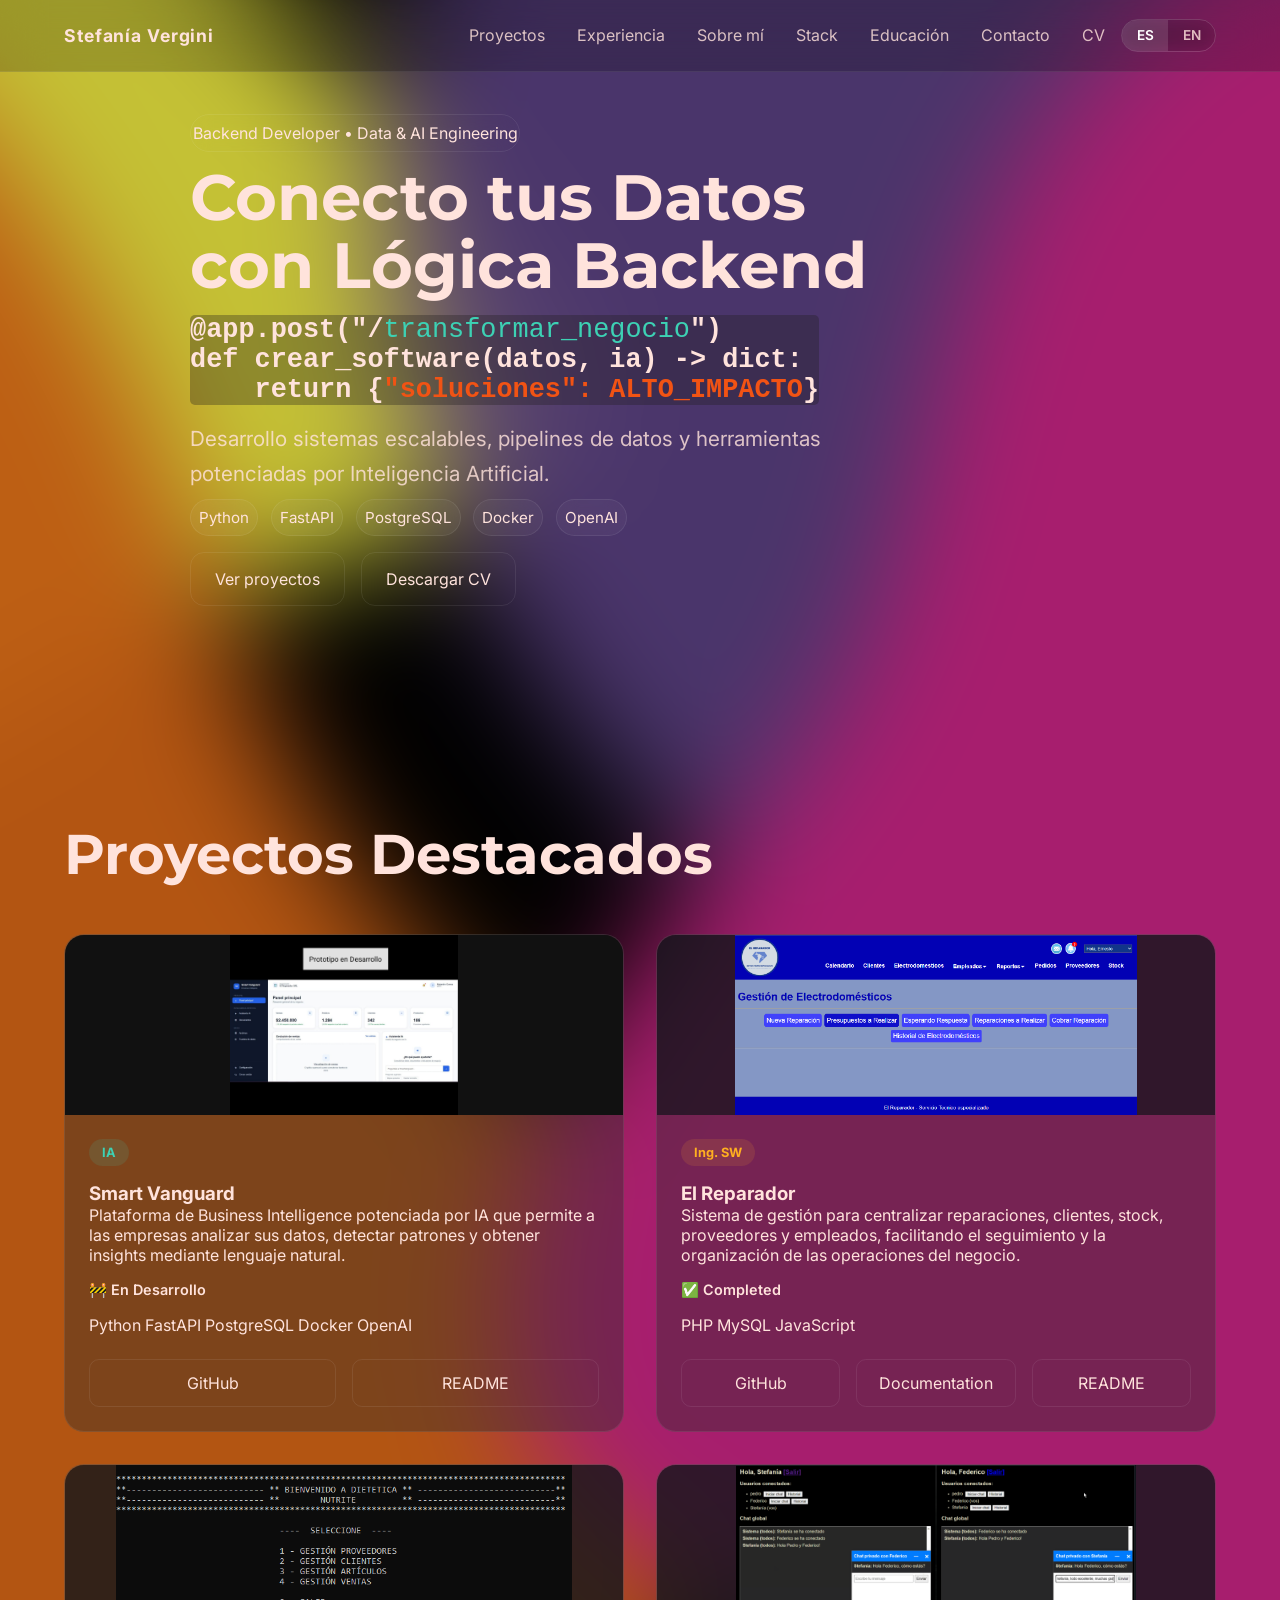
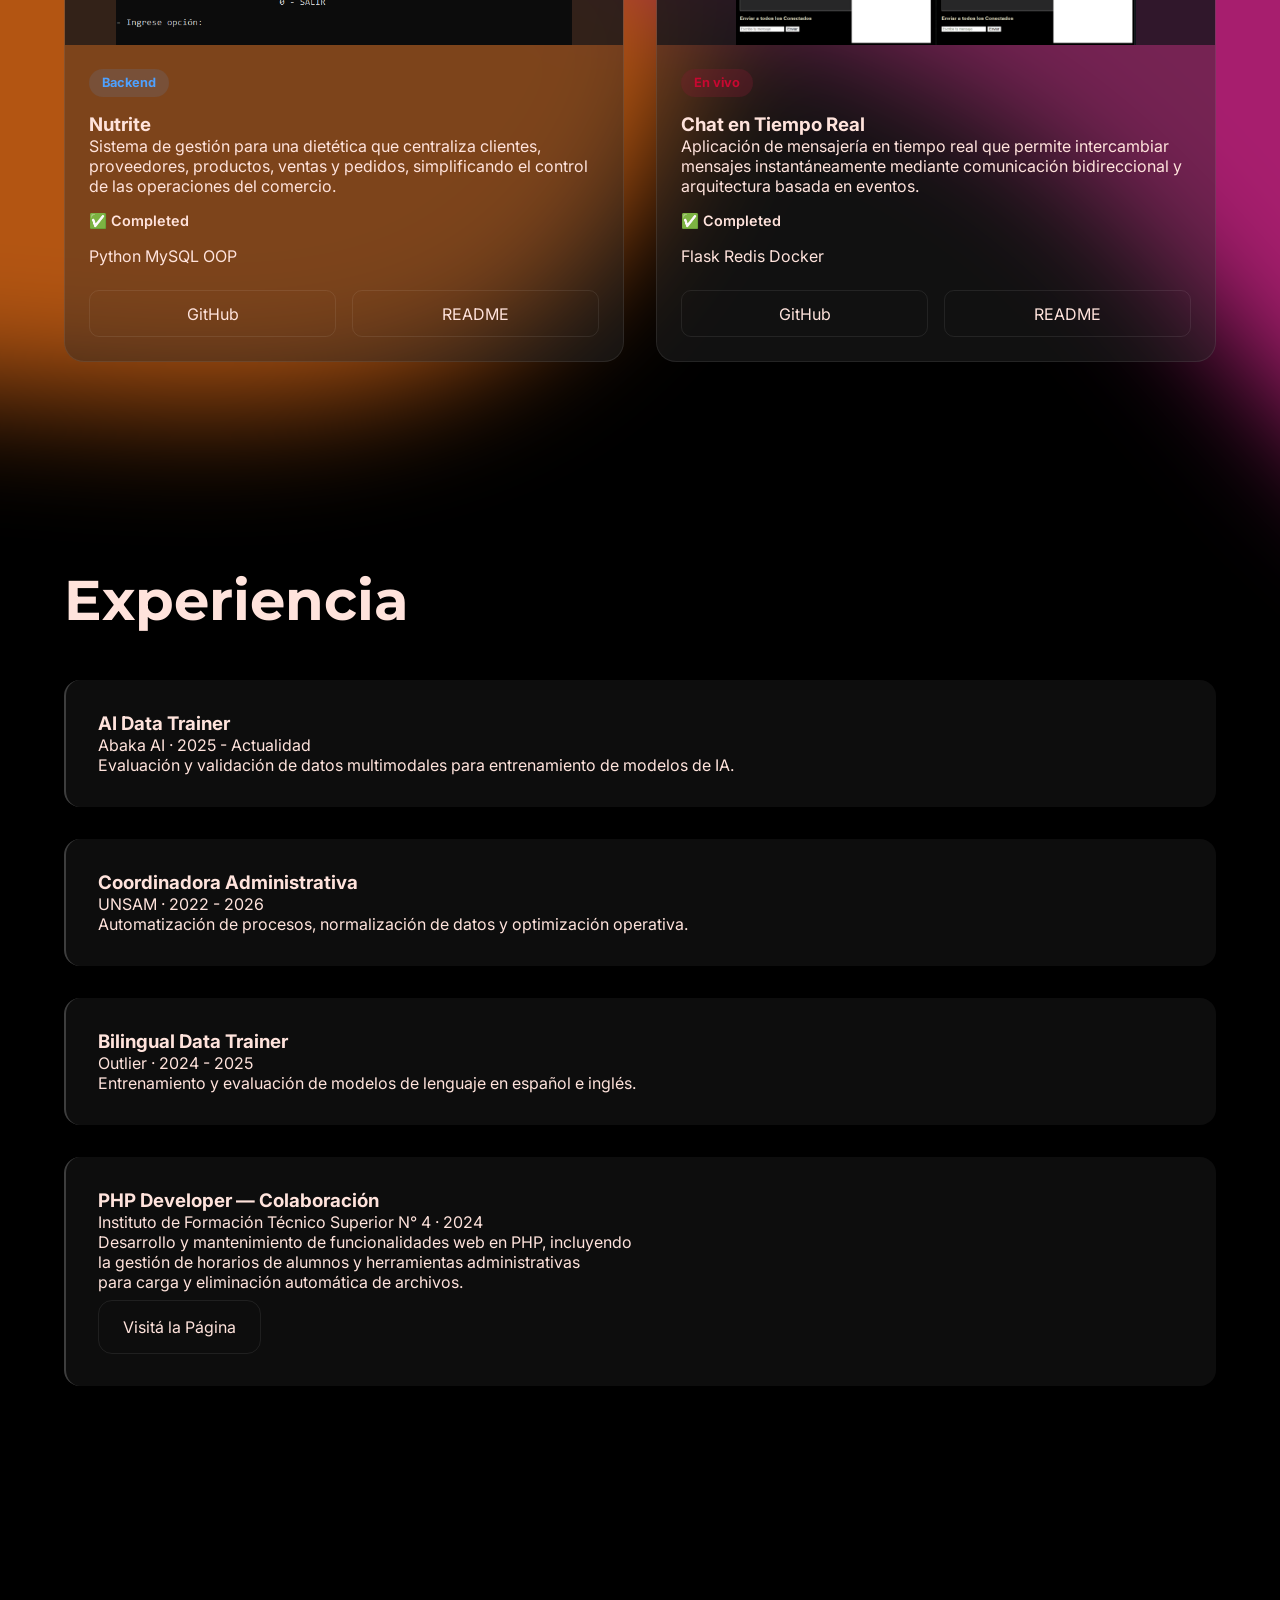
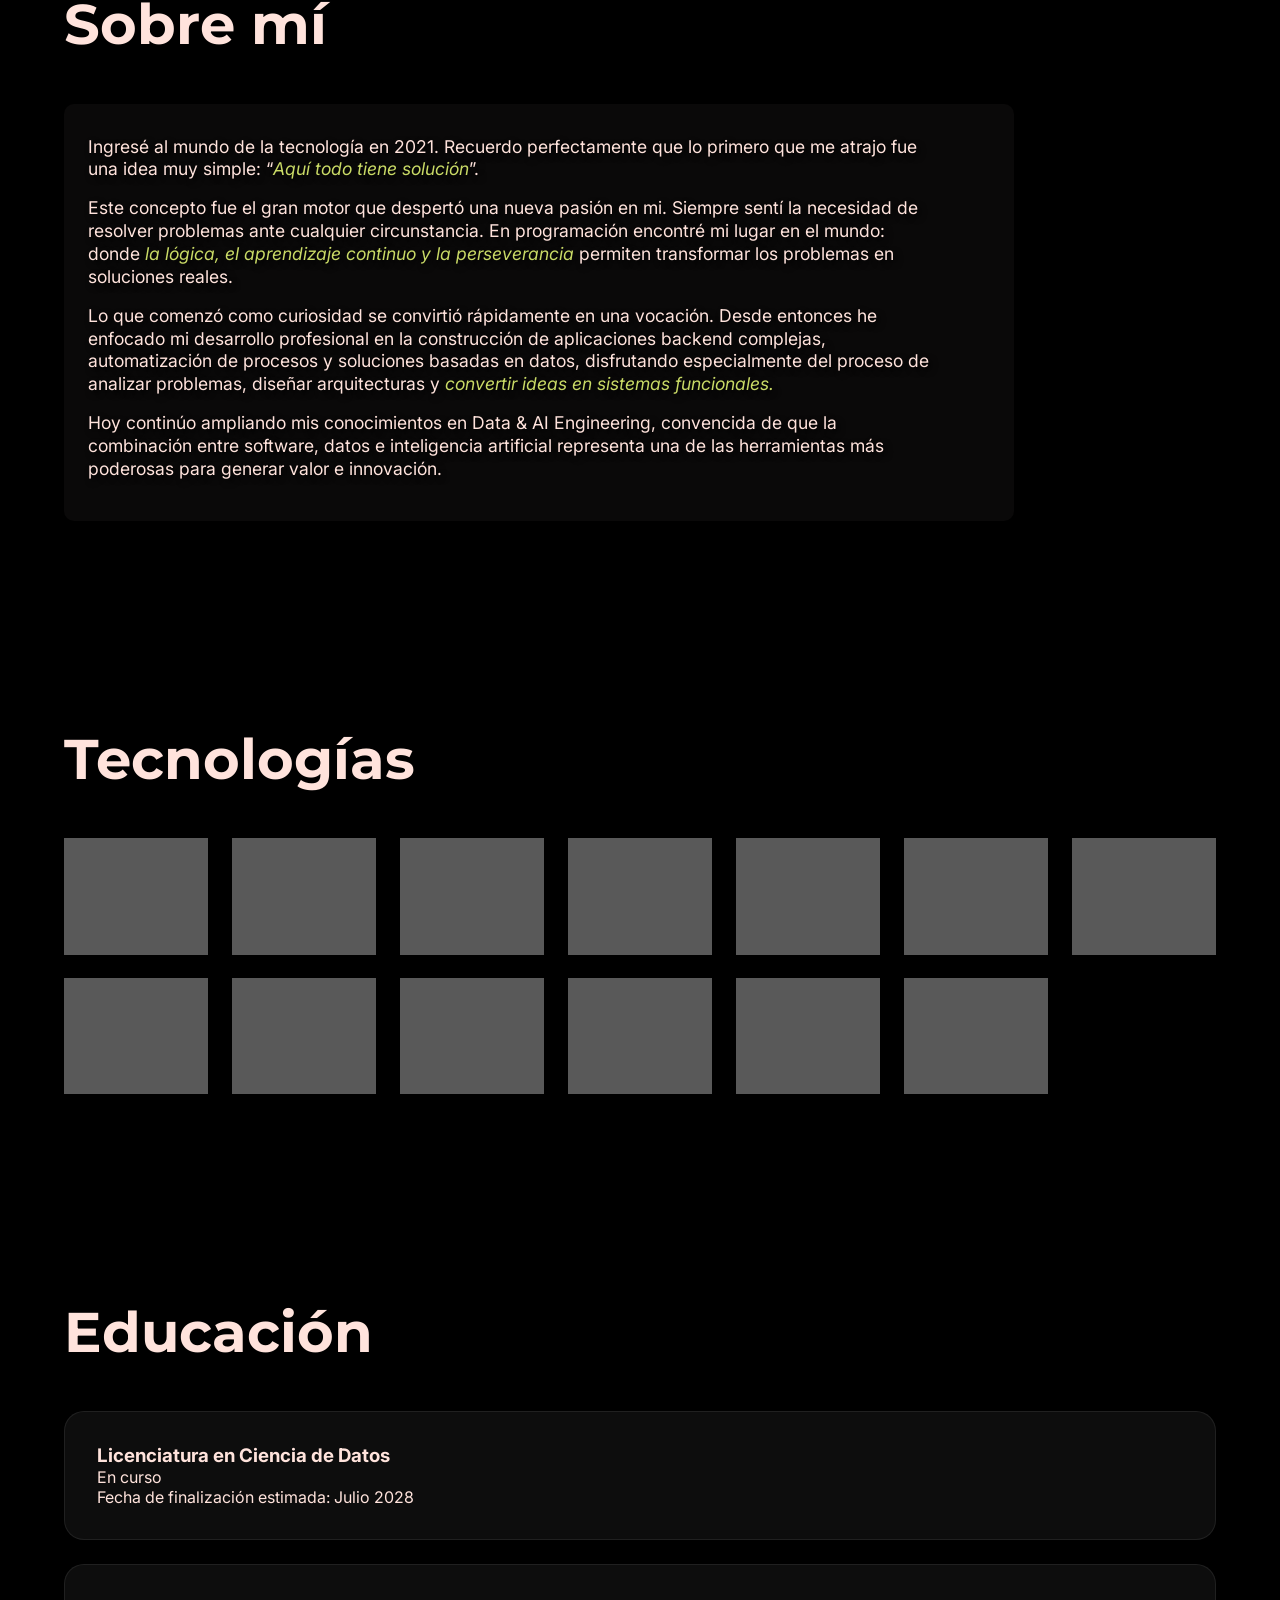
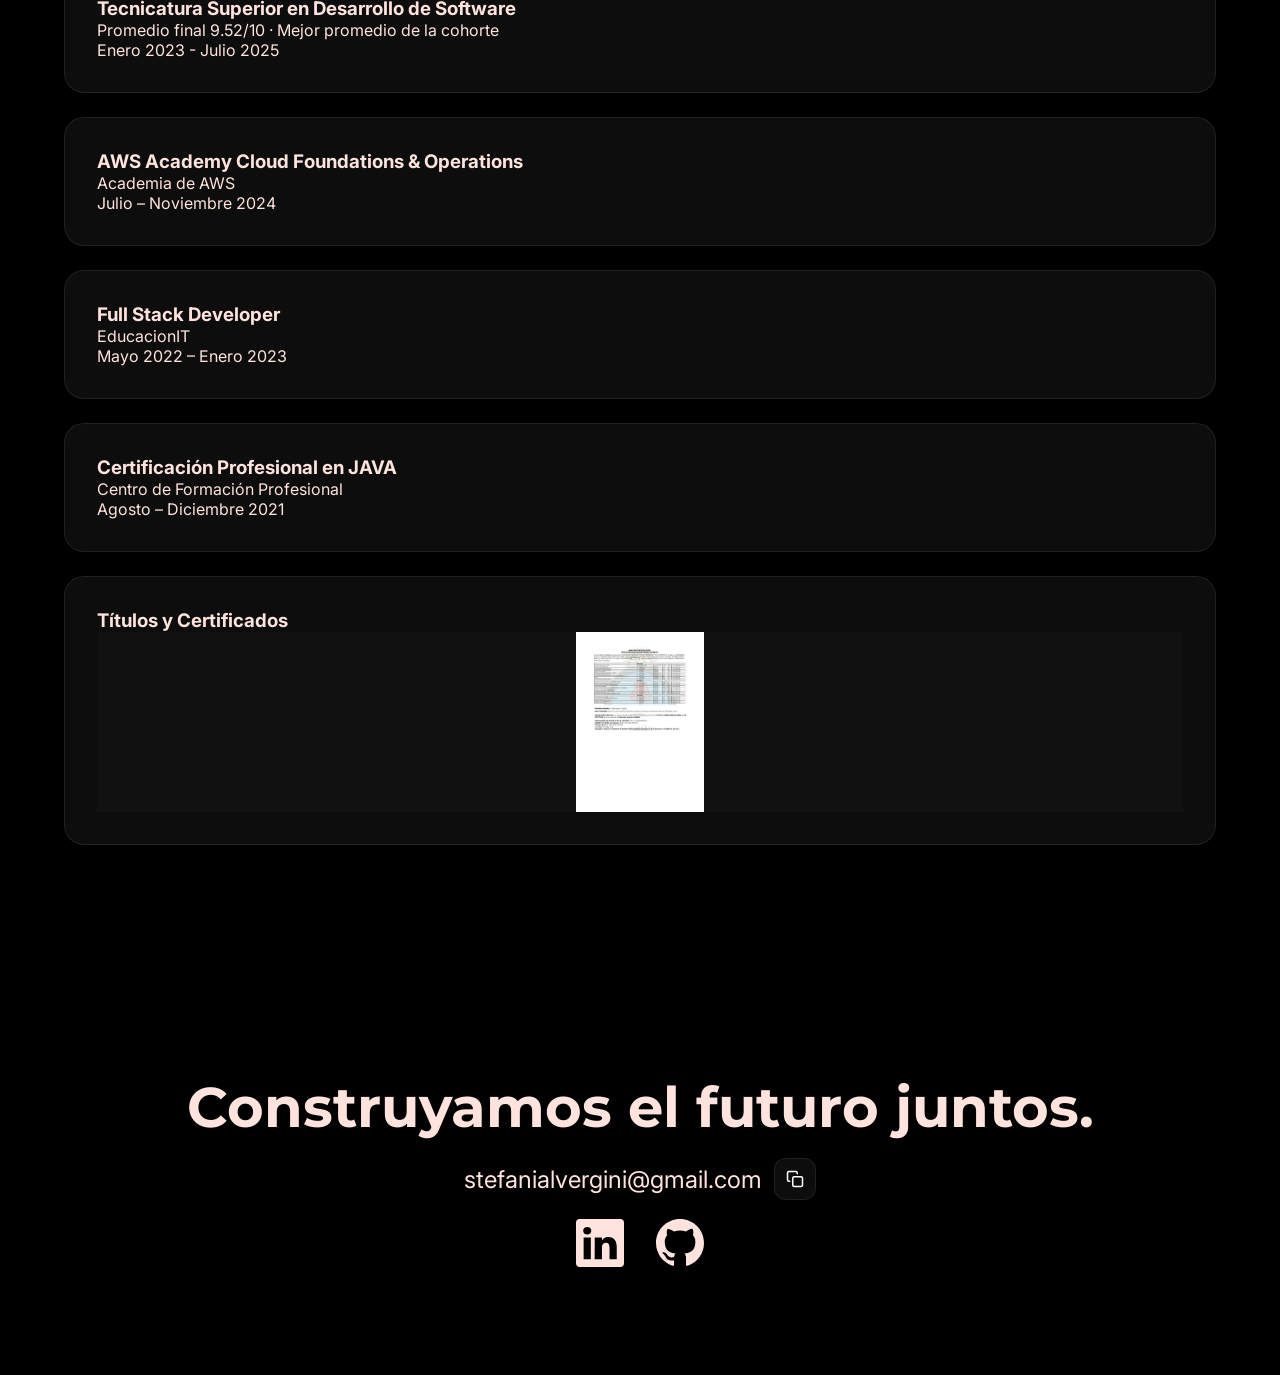
==== index.html @ ec49d700 "upload_files" ====
<!DOCTYPE html>
<html lang="en">
<head>
    <meta charset="UTF-8">
    <meta name="viewport" content="width=device-width, initial-scale=1.0">
    <title>Portafolio Stefania Vergini</title>
    <link rel="preconnect" href="https://fonts.googleapis.com">
<link rel="preconnect" href="https://fonts.gstatic.com" crossorigin>
<link href="https://fonts.googleapis.com/css2?family=Montserrat:ital,wght@0,100..900;1,100..900&family=Roboto:ital,wght@0,100..900;1,100..900&display=swap" rel="stylesheet">
    <link rel="stylesheet" href="css/index.css">
    <link rel="preconnect" href="https://fonts.googleapis.com">
    <link rel="preconnect" href="https://fonts.gstatic.com" crossorigin>
    <link href="https://fonts.googleapis.com/css2?family=Inter:wght@100..900&display=swap" rel="stylesheet">
    <script defer src="https://code.jquery.com/jquery-3.6.0.slim.min.js"></script>
    <script defer src="js/app.js"></script>
</head>
<body>

    <div class="circulos">
        <svg class="circulo circulo1" viewBox="0 0 200 200" xmlns="http://www.w3.org/2000/svg">
            <path class="path" d="M30.1,-55.8C34.4,-49.7,30,-32.2,28.2,-21.1C26.3,-9.9,27,-4.9,35.3,4.8C43.6,14.5,59.4,28.9,59.4,36.9C59.4,45,43.6,46.5,31,52C18.5,57.6,9.2,67.1,2.5,62.7C-4.2,58.3,-8.4,40,-14,30.5C-19.5,20.9,-26.5,20.2,-38.1,16.5C-49.6,12.9,-65.7,6.5,-69.1,-2C-72.5,-10.4,-63.3,-20.8,-55.9,-31.6C-48.5,-42.5,-43,-53.7,-34,-57.1C-25,-60.5,-12.5,-56.1,0.2,-56.5C12.9,-56.8,25.8,-62,30.1,-55.8Z" transform="translate(100 100)" />
        </svg>
        <svg class="circulo circulo2" viewBox="0 0 200 200" xmlns="http://www.w3.org/2000/svg">
            <path class="path" d="M45.7,-57.5C55.7,-46,57.9,-28.3,53.1,-15.3C48.4,-2.3,36.7,6.1,30.1,17.3C23.5,28.5,22,42.5,12.3,55.5C2.5,68.4,-15.5,80.3,-32.1,78.5C-48.7,76.7,-63.8,61.1,-70.8,43.5C-77.8,25.9,-76.6,6.3,-66.7,-5.2C-56.9,-16.7,-38.3,-20.1,-25.7,-31.1C-13.1,-42.2,-6.6,-60.9,5.6,-67.7C17.8,-74.4,35.6,-69,45.7,-57.5Z" transform="translate(100 100)" />
          </svg>
        <svg class="circulo circulo3" viewBox="0 0 200 200" xmlns="http://www.w3.org/2000/svg">
            <path class="path" d="M26,-44C31.7,-31.5,33.2,-21.4,40.9,-10.3C48.7,0.8,62.7,12.9,66.3,27.7C69.9,42.4,63.1,60,50.3,66.6C37.5,73.3,18.8,69.1,0.5,68.4C-17.8,67.8,-35.7,70.7,-42.9,62.2C-50,53.8,-46.6,33.9,-41.7,20.3C-36.9,6.7,-30.5,-0.6,-29.7,-11.6C-28.8,-22.7,-33.5,-37.6,-29.4,-50.6C-25.4,-63.6,-12.7,-74.8,-1.3,-73C10.1,-71.2,20.2,-56.5,26,-44Z" transform="translate(100 100)" />
        </svg>
        <svg class="circulo circulo4" viewBox="0 0 200 200" xmlns="http://www.w3.org/2000/svg">
            <path class="path" d="M21.4,-42.1C30,-32,40.9,-31,42.5,-25.5C44,-20,36.1,-10,31.5,-2.7C26.9,4.7,25.6,9.3,28.2,22.1C30.9,34.8,37.5,55.6,33.4,68.7C29.4,81.9,14.7,87.4,3,82.1C-8.6,76.9,-17.3,60.9,-29,52.2C-40.7,43.5,-55.5,42,-62.1,34.5C-68.7,27,-67,13.5,-61.6,3.2C-56.1,-7.2,-46.7,-14.4,-41.8,-24.7C-36.8,-35,-36.3,-48.5,-30.1,-60C-23.8,-71.4,-11.9,-81,-2.8,-76.2C6.4,-71.3,12.7,-52.2,21.4,-42.1Z" transform="translate(100 100)" />
        </svg>

    </div>

 <!-- NAVBAR -->
    <header class="header">

        <a href="#home" class="logo">
            Stefanía Vergini
        </a>
        <div class="header-actions">
            
            <nav class="nav" id="nav">

                <a href="#projects">Proyectos</a>

                <a href="#experience">Experiencia</a>

                <a href="#about">Sobre mí</a>

                <a href="#skills" >Stack</a>

                <a href="#education">Educación</a>

                <a href="#contact">Contacto</a>

                <a href="documentos/Stefania_Vergini_Curriculum_Vitae.pdf"
                target="_blank"
                class="btn-cv">

                CV

                </a>

            </nav>
            <div class="language-switch">

                <a href="index.html" class="lang active">
                    ES
                </a>

                <a href="en.html" class="lang">
                    EN
                </a>

            </div>
            <button class="menu-btn" id="menuBtn">

                <span></span>
                <span></span>
                <span></span>

            </button>
        </div>

    </header>

    <main>

        <!-- HERO -->

        <section id="home" class="hero">

            <div class="hero-content">

                <span class="badge">

                    Backend Developer • Data & AI Engineering

                </span>
                <!--<h1>
                    Conecto la lógica de tu negocio
                    con el poder de los datos 
                    y la inteligencia artificial 
                    para transformar el software
                    en soluciones de alto impacto.

                </h1>-->
                <!--<h1>
                    Con el poder de los Datos
                    y la intelicia artificial
                    transformo la lógica de negocio
                    en soluciones de alto impacto
                </h1>
                <h1>
                    Impulso tu Negocio <br>
                    con Datos e IA. <br>
                </h1>-->
                <h1>Conecto tus Datos<br>
                 con Lógica Backend</h1>
<pre><code>@app.post("/<span class="highlight-business">transformar_negocio</span>")
def crear_software(datos, ia) -> dict:
    return {<span class="highlight-impact">"soluciones": ALTO_IMPACTO</span>}</code></pre>
                <p>

                    Desarrollo sistemas escalables,
                    pipelines de datos y herramientas
                    potenciadas por Inteligencia Artificial.

                </p>

                <div class="hero-tech">

                    <span>Python</span>
                    <span>FastAPI</span>
                    <span>PostgreSQL</span>
                    <span>Docker</span>
                    <span>OpenAI</span>

                </div>

                <div class="hero-buttons">

                    <a href="#projects">
                        Ver proyectos
                    </a>

                    <a href="documentos/Stefania_Vergini_Curriculum_Vitae.pdf"
                       target="_blank">

                        Descargar CV

                    </a>

                </div>

            </div>

        </section>

        <section id="projects" class="projects">

            <h2>Proyectos Destacados</h2>

            <div class="projects-grid">

                <!-- Smart Vanguard -->

                <article class="project-card">

                    <div class="project-image placeholder" data-project="smart">
                        <img src="img/smartvanguard/dashboard-business.png" alt="Smart Vanguard">
                    </div>

                    <div class="project-content">

                        <span class="project-type ai">
                            IA
                        </span>

                        <h3>Smart Vanguard</h3>

                        <p>
                            Plataforma de Business Intelligence potenciada por IA que
                            permite a las empresas analizar sus datos, detectar patrones
                            y obtener insights mediante lenguaje natural.
                        </p>

                        <div class="project-status development">
                            🚧 En Desarrollo
                        </div>

                        <div class="tags">

                            <span>Python</span>
                            <span>FastAPI</span>
                            <span>PostgreSQL</span>
                            <span>Docker</span>
                            <span>OpenAI</span>

                        </div>

                        <div class="project-buttons">

                            <a href="https://github.com/StefiVergini/SmartVanguard" target="_blank">
                                GitHub
                            </a>

                            <a href="https://github.com/StefiVergini/SmartVanguard/blob/main/README.es.md" target="_blank">
                                README
                            </a>

                        </div>

                    </div>

                </article>

                <!-- El Reparador -->

                <article class="project-card">

                    <div class="project-image" data-project="reparador">
                        <img src="img/elreparador/dashboard.png" alt="El Reparador">
                    </div>

                    <div class="project-content">

                        <span class="project-type erp">
                            Ing. SW
                        </span>

                        <h3>El Reparador</h3>

                        <p>

                            Sistema de gestión para centralizar reparaciones, clientes,
                            stock, proveedores y empleados, facilitando el seguimiento
                            y la organización de las operaciones del negocio.

                        </p>

                        <div class="project-status completed">

                            ✅ Completed

                        </div>

                        <div class="tags">

                            <span>PHP</span>
                            <span>MySQL</span>
                            <span>JavaScript</span>

                        </div>

                        <div class="project-buttons">

                            <a href="https://github.com/StefiVergini/ProyectoElReparador/tree/main" target="_blank">
                                GitHub
                            </a>

                            <a href="https://github.com/StefiVergini/ProyectoElReparador/tree/main/docs" target="_blank">
                                Documentation
                            </a>

                            <a href="https://github.com/StefiVergini/ProyectoElReparador/blob/main/README.es.md" target="_blank">
                                README
                            </a>
                        </div>

                    </div>

                </article>

                <!-- Nutrite -->

                <article class="project-card">

                    <div class="project-image" data-project="nutrite">
                        <img src="img/nutrite-dietetic/main-menu.png" alt="Nutrite">
                    </div>

                    <div class="project-content">

                        <span class="project-type backend">
                            Backend
                        </span>

                        <h3>Nutrite</h3>

                        <p>

                            Sistema de gestión para una dietética que centraliza clientes,
                            proveedores, productos, ventas y pedidos, simplificando el
                            control de las operaciones del comercio.

                        </p>

                        <div class="project-status completed">

                            ✅ Completed

                        </div>

                        <div class="tags">

                            <span>Python</span>
                            <span>MySQL</span>
                            <span>OOP</span>

                        </div>

                        <div class="project-buttons">

                            <a href="https://github.com/StefiVergini/python-dietetic-management-system" target="_blank">
                                GitHub
                            </a>
                            <a href="https://github.com/StefiVergini/python-dietetic-management-system/blob/main/README.es.md" target="_blank">
                                README
                            </a>

                        </div>

                    </div>

                </article>

                <!-- Chat -->

                <article class="project-card">

                    <div class="project-image" data-project="chat">
                        <img src="img/real-time-chat/real-time-two-chats.png" alt="Chat">
                    </div>

                    <div class="project-content">

                        <span class="project-type realtime">
                            En vivo
                        </span>

                        <h3>Chat en Tiempo Real</h3>

                        <p>

                            Aplicación de mensajería en tiempo real que permite intercambiar
                            mensajes instantáneamente mediante comunicación bidireccional
                            y arquitectura basada en eventos.

                        </p>

                        <div class="project-status completed">

                            ✅ Completed

                        </div>

                        <div class="tags">

                            <span>Flask</span>
                            <span>Redis</span>
                            <span>Docker</span>

                        </div>

                        <div class="project-buttons">

                            <a href="https://github.com/StefiVergini/chat-StefaniaVergini" target="_blank">
                                GitHub
                            </a>
                            <a href="https://github.com/StefiVergini/chat-StefaniaVergini/blob/main/README.es.md" target="_blank">
                                README
                            </a>

                        </div>

                    </div>

                </article>

            </div>

        </section>
        <!-- EXPERIENCIA -->

        <section id="experience" class="experience">

            <h2>Experiencia</h2>

            <div class="timeline">

                <div class="timeline-item">

                    <h3>
                        AI Data Trainer
                    </h3>

                    <span>
                        Abaka AI · 2025 - Actualidad
                    </span>

                    <p>

                        Evaluación y validación de datos multimodales
                        para entrenamiento de modelos de IA.

                    </p>

                </div>

                <div class="timeline-item">

                    <h3>
                        Coordinadora Administrativa
                    </h3>

                    <span>
                        UNSAM · 2022 - 2026
                    </span>

                    <p>

                        Automatización de procesos,
                        normalización de datos y optimización
                        operativa.

                    </p>

                </div>

                <div class="timeline-item">

                    <h3>
                        Bilingual Data Trainer
                    </h3>

                    <span>
                        Outlier · 2024 - 2025
                    </span>

                    <p>

                        Entrenamiento y evaluación de modelos
                        de lenguaje en español e inglés.

                    </p>

                    
                </div>


                <div class="timeline-item">

                    <h3>
                        PHP Developer — Colaboración
                    </h3>

                    <span>
                        Instituto de Formación Técnico Superior N° 4 · 2024
                    </span>

                    <p>

                        Desarrollo y mantenimiento de funcionalidades web en PHP, incluyendo<br>
                        la gestión de horarios de alumnos y herramientas administrativas<br>
                        para carga y eliminación automática de archivos.

                    </p>
                    <div class="hero-buttons">

                        <a href="https://ifts4.edu.ar/index.php" target="_blank">
                            Visitá la Página
                        </a>

                    </div>

                
                </div>

            </div>


        </section>
        

        <!-- SOBRE MI -->

        <section id="about" class="about">

            <h2>Sobre mí</h2>
            <div class="glow-text">
                <p>

                    Ingresé al mundo de la tecnología en 2021. Recuerdo perfectamente que lo primero que me atrajo fue una idea muy simple: 
                    “<span class="highlighter">Aquí todo tiene solución</span>”.

                </p>
                <p>
                    Este concepto fue el gran motor que 
                    despertó una nueva pasión en mi.
                    Siempre sentí la necesidad de resolver problemas
                    ante cualquier circunstancia.
                    En programación encontré mi lugar en el mundo: donde <span class="highlighter">la lógica, el aprendizaje continuo y la perseverancia</span> permiten transformar los problemas en soluciones reales.
                </p>
                <p>
                    Lo que comenzó como curiosidad se convirtió rápidamente en una vocación. Desde entonces he enfocado mi desarrollo profesional en la construcción de aplicaciones backend complejas, automatización de procesos y soluciones basadas en datos, disfrutando especialmente del proceso de analizar problemas, diseñar arquitecturas y <span class="highlighter">convertir ideas en sistemas funcionales.</span>
                </p>
                    
                <p>
                    Hoy continúo ampliando mis conocimientos en Data & AI Engineering, convencida de que la combinación entre software, datos e inteligencia artificial representa una de las herramientas más poderosas para generar valor e innovación.
                </p>
            </div>
           

        </section>

        <!-- STACK -->

        <section class="skills" id="skills">

            <h2>Tecnologías</h2>

            <div class="skills-cloud">

                <span class="skill">
                    <img src="iconos/python.svg" alt="Python">
                    <p>Python</p>
                </span>

                <span class="skill">
                    <img src="iconos/fastapi.svg" alt="FastAPI">
                    <p>FastAPI</p>
                </span>

                <span class="skill"><img src="iconos/flask.svg" alt="flask"><p>Flask</p></span>
                <span class="skill"><img src="iconos/php.svg" alt="PHP"><p>PHP</p></span>
                <span class="skill"><img src="iconos/java-original.svg" alt="JAVA"><p>Java</p></span>

                <span class="skill"><img src="iconos/postgresql.svg" alt="PostgreSQL"><p>PostgreSQL</p></span>
                <span class="skill"><img src="iconos/mysql.svg" alt="MySQL"><p>MySQL</p></span>

                <span class="skill"><img src="iconos/pandas.svg" alt="Pandas"><p>Pandas</p></span>
                <span class="skill"><img src="iconos/openapiinitiative.svg" alt="OpenAI"><p>OpenAI API</p></span>

                <span class="skill"><img src="iconos/docker.svg" alt="Docker"><p>Docker</p></span>
                <span class="skill"><img src="iconos/redis.svg" alt="Redis"><p>Redis</p></span>

                <span class="skill"><img src="iconos/git.svg" alt="Git"><p>Git</p></span>
                <span class="skill"><img src="iconos/aws.svg" alt="AWS"><p>AWS</p></span>

            </div>

        </section>

        <!-- EDUCACION -->

        <section class="education" id="education">

            <h2>Educación</h2>

            
            <div class="education-card">

                <h3>
                    Licenciatura en Ciencia de Datos
                </h3>

                <p>
                    En curso
                </p>
                <p>
                    Fecha de finalización estimada: Julio 2028
                </p>

            </div>

            <div class="education-card">

                <h3>
                    Tecnicatura Superior en Desarrollo de Software
                </h3>

                <p>

                    Promedio final 9.52/10 · Mejor promedio de la cohorte

                </p>

                <p>

                    Enero 2023 - Julio 2025

                </p>

            </div>

            <div class="education-card">

                <h3>
                    AWS Academy Cloud Foundations & Operations
                </h3>

                <p>
                    Academia de AWS
                </p>
                <p>
                    Julio – Noviembre 2024
                </p>

            </div>

            <div class="education-card">

                <h3>
                    Full Stack Developer
                </h3>

                <p>
                    EducacionIT
                </p>
                <p>
                    Mayo 2022 – Enero 2023
                </p>

            </div>

            <div class="education-card">

                <h3>
                    Certificación Profesional en JAVA
                </h3>

                <p>
                    Centro de Formación Profesional
                </p>
                <p>
                    Agosto – Diciembre 2021
                </p>

            </div>

            <div class="education-card">
                <h3>
                    Títulos y Certificados
                </h3>
                <div class="project-image placeholder" data-project="certifications">
                    <img src="img/certifications/Titulo-Analitico.jpg" alt="Certifications">
                </div>
            </div>
        </section>


        <!-- CONTACTO -->

        <section id="contact" class="contact">

            <h2>

                Construyamos el futuro juntos.

            </h2>
            <div class="contact-email">

                <a href="mailto:stefanialvergini@gmail.com">
                    stefanialvergini@gmail.com
                </a>
                <button class="copy-btn" id="copyBtn" title="Copiar email">

                    <svg xmlns="http://www.w3.org/2000/svg"
                        width="18"
                        height="18"
                        viewBox="0 0 24 24"
                        fill="none"
                        stroke="currentColor"
                        stroke-width="2"
                        stroke-linecap="round"
                        stroke-linejoin="round">

                        <rect x="9" y="9" width="13" height="13" rx="2"></rect>

                        <path d="M5 15H4a2 2 0 0 1-2-2V4a2 2 0 0 1 2-2h9a2 2 0 0 1 2 2v1"></path>

                    </svg>

                </button>
                <span class="copy-tooltip" id="copyTooltip">
                    Copiado ✓
                </span>

            </div>

            <div class="socials">

                <ul class="rrss">
                    <li class="li">
                        <a href="https://www.linkedin.com/in/stefania-vergini-405396152" class="a" title="LinkedIn" target="_blank" rel="noopener noreferrer">
                            <svg xmlns="http://www.w3.org/2000/svg" width="16" height="16" fill="currentColor" class="svg" viewBox="0 0 16 16">
                                <path d="M0 1.146C0 .513.526 0 1.175 0h13.65C15.474 0 16 .513 16 1.146v13.708c0 .633-.526 1.146-1.175 1.146H1.175C.526 16 0 15.487 0 14.854zm4.943 12.248V6.169H2.542v7.225zm-1.2-8.212c.837 0 1.358-.554 1.358-1.248-.015-.709-.52-1.248-1.342-1.248S2.4 3.226 2.4 3.934c0 .694.521 1.248 1.327 1.248zm4.908 8.212V9.359c0-.216.016-.432.08-.586.173-.431.568-.878 1.232-.878.869 0 1.216.662 1.216 1.634v3.865h2.401V9.25c0-2.22-1.184-3.252-2.764-3.252-1.274 0-1.845.7-2.165 1.193v.025h-.016l.016-.025V6.169h-2.4c.03.678 0 7.225 0 7.225z"/>
                            </svg>
                        </a>
                    </li>
                    <li class="li">
                        <a href="https://github.com/StefiVergini" class="a" title="Github" target="_blank" rel="noopener noreferrer">
                            <svg xmlns="http://www.w3.org/2000/svg" width="16" height="16" fill="currentColor" class="svg" viewBox="0 0 16 16">
                                <path d="M8 0C3.58 0 0 3.58 0 8c0 3.54 2.29 6.53 5.47 7.59.4.07.55-.17.55-.38 0-.19-.01-.82-.01-1.49-2.01.37-2.53-.49-2.69-.94-.09-.23-.48-.94-.82-1.13-.28-.15-.68-.52-.01-.53.63-.01 1.08.58 1.23.82.72 1.21 1.87.87 2.33.66.07-.52.28-.87.51-1.07-1.78-.2-3.64-.89-3.64-3.95 0-.87.31-1.59.82-2.15-.08-.2-.36-1.02.08-2.12 0 0 .67-.21 2.2.82.64-.18 1.32-.27 2-.27s1.36.09 2 .27c1.53-1.04 2.2-.82 2.2-.82.44 1.1.16 1.92.08 2.12.51.56.82 1.27.82 2.15 0 3.07-1.87 3.75-3.65 3.95.29.25.54.73.54 1.48 0 1.07-.01 1.93-.01 2.2 0 .21.15.46.55.38A8.01 8.01 0 0 0 16 8c0-4.42-3.58-8-8-8"/>
                            </svg>
                        </a>
                    </li>
                </ul>
            </div>


        </section>

    </main>

    <!--Modal galeria-->
    <div id="imageModal" class="modal">

        <span class="close">&times;</span>

        <button class="prev">&#10094;</button>

        <img id="modalImage">

        <button class="next">&#10095;</button>

        <div id="dots"></div>

    </div>
</body>
</html>
---- css/index.css ----
:root{
  --bg: rgba(0,0,0,.55);

  --glass: rgba(255,255,255,.05);

  --border: rgba(255,255,255,.08);

  --text: #ffe3dc;

  --muted: rgba(255, 227, 220, 0.815);

  --tipo-titular: "Montserrat", sans-serif;

  --tipo-principal: "Inter", sans-serif;

  --container: 1200px;

  --radius: 24px;
  }
*{
  margin: 0;
  padding: 0;
  border: 0;
  box-sizing: border-box;
  vertical-align: baseline;
  list-style: none;
}

img, figure{
  max-width: 100%;
  width: 100%;
  display: flex;
  object-fit: cover;
  object-position: center center;

}

a{
  display: block;
  text-decoration: none;
  color: inherit;
}
video{
  max-width: 100%;
  width: 100%;
  display: flex;
  object-fit: cover;
  object-position: center center;
}
body{

    font-family: var(--tipo-principal);

    color: var(--text);

    background:#000;

    min-height:100vh;

    overflow-x:hidden;
}

.circulos{
  position: fixed;
  width: 100%;
  height: 100%;
  top: 0;
  left: 0;
  z-index: 1;

  filter: blur(25px);
  animation: circulo1 30s linear infinite both;
}
.circulos .circulo{
  position: absolute;
  width: 50%;
  height: 50%;
  animation: circulo1 50s linear infinite both;
}
.circulos .circulo1{
  top: 0%;
  left: -3%;
}

.circulos .circulo1 .path{
  fill: rgb(196, 193, 53);
  /*fill: rgb(245, 248, 65);*/
}
.circulos .circulo2{
  top: 0%;
  right: 0%;
}

.circulos .circulo2 .path{
  fill: rgba(81, 58, 117, 0.918);
  /*fill: rgba(95, 58, 155, 0.918);*/
}
.circulos .circulo3{
  bottom: 0%;
  left: -2%;
}

.circulos .circulo3 .path{
  fill: hsla(25, 81%, 41%, 0.95);
  /*fill: hsla(25, 83%, 59%, 0.95);*/
}
.circulos .circulo4{
  bottom: 0%;
  right: 0%;
}

.circulos .circulo4 .path{
  fill: rgb(167, 30, 110);
  /*
  fill: rgb(192, 3, 192);*/
}
.header{

    position:fixed;

    top:0;

    left:0;

    width:100%;

    padding:1.2rem 5%;

    display:flex;

    justify-content:space-between;

    align-items:center;

    backdrop-filter:blur(20px);

    background:rgba(0,0,0,.2);

    border-bottom:1px solid var(--border);

    z-index:1000;
}
.header-actions{

    display:flex;

    align-items:center;

    gap:1rem;
}
.logo{

    font-size:1.1rem;

    font-weight:700;

    letter-spacing:.05em;
}
.nav{

    display:flex;

    gap:2rem;

    align-items:center;
}
.nav a{

    color:var(--muted);

    transition:.3s;
}

.nav a:hover,
.nav a.active{

    color:white;
}

.menu-btn{

    display:none;

    position:relative;

    width:32px;
    height:24px;

    background:none;

    cursor:pointer;
}

.menu-btn span{

    position:absolute;

    left:0;

    width:100%;
    height:3px;

    background:white;

    border-radius:999px;

    transition:.3s ease;
}

.menu-btn span:nth-child(1){
    top:0;
}

.menu-btn span:nth-child(2){
    top:10px;
}

.menu-btn span:nth-child(3){
    top:20px;
}

.menu-btn.active span:nth-child(1){

    top:10px;

    transform:rotate(45deg);
}

.menu-btn.active span:nth-child(2){

    opacity:0;
}

.menu-btn.active span:nth-child(3){

    top:10px;

    transform:rotate(-45deg);
}

.language-switch{

    display:flex;

    border:1px solid rgba(255,255,255,.15);

    border-radius:800px;

    overflow:hidden;

    backdrop-filter:blur(10px);
}

.lang{

    padding:.45rem .9rem;

    font-size:.85rem;

    font-weight:600;

    color:var(--muted);

    transition:.3s;
}

.lang.active{

    background:rgba(255,255,255,.12);

    color:white;
}

.lang:hover{

    background:rgba(255,255,255,.08);
}
.hero{

    min-height:80vh;

    display:flex;

    align-items:center;

    justify-content:center;

    text-align:left;
}
.hero-content{

    max-width: 900px;
    width: 100%;
    display: flex;
    flex-direction: column;
    align-items: flex-start;
}

.badge{

    display:inline-flex;

    padding:.5rem .1rem;

    border-radius:999px;

    border:1px solid var(--border);

    backdrop-filter:blur(10px);
    

    margin-bottom:.8rem;
}
.hero h1{

    font-family:var(--tipo-titular);

    font-size:clamp(2.5rem,6vw,4rem);

    line-height:1.05;

    margin-bottom:1rem;
}
.hero-content pre {
  background-color: #1f1e1e52;
  border-radius: 5px;
  margin-bottom: 1rem;       
  display: block;          
  align-self: flex-start; 
  max-width: 100%; 
  box-sizing: border-box;
}

.hero-content code {
  display: block;
  text-align: left; 
  font-size: clamp(1rem, 2.1vw, 3.2rem);
  font-family: 'Fira Code', monospace;
  font-weight: 600; 
  white-space: pre; 
}
.hero-content .highlight-business {
    color: #3dd1b4; 
    font-weight: 500;
}

.hero-content .highlight-impact {
    color: #f15314; 
    font-weight: bold;
}
.hero p {

  font-size: clamp(1rem, 2vw, 1.3rem);

  line-height: 1.7;

  max-width: 700px;

  color: var(--muted);

  margin-bottom: .5rem;

}
.hero-tech {

  display: flex;

  flex-wrap: wrap;

  gap: .8rem;

  margin-bottom: .5rem;

}

.hero-tech span {

  font-size: clamp(.8rem, 1.5vw, .95rem);

  padding: .5rem .5rem;

  border-radius: 999px;

  border: 1px solid var(--border);

  background: rgba(255,255,255,.04);

  backdrop-filter: blur(10px);

}
.hero-buttons{

    display:flex;

    gap:1rem;
    
    margin-top: .5rem;

    flex-wrap:wrap;
}
.hero-buttons a{

    padding:1rem 1.5rem;

    border-radius:14px;

    border:1px solid var(--border);

    transition:.3s;
}
.hero-buttons a:hover{

    background:white;

    color:black;
}
  
main{

    position:relative;

    z-index:2;
}
section{

    width:min(90%, var(--container));

    margin:auto;

    padding:6.5rem 0;

    opacity:0;

    transform:translateY(40px);

    transition:
        opacity .8s ease,
        transform .8s ease;
}

section.show{

    opacity:1;

    transform:translateY(0);
}
section h2{

    font-family:var(--tipo-titular);

    font-size:clamp(2rem,5vw,3.5rem);

    font-weight:700;

    margin-bottom:3rem;

    line-height:1.1;
}

.projects-grid{

    display:grid;

    grid-template-columns:repeat(auto-fit,minmax(430px,1fr));

    gap:2rem;

    margin-top:3rem;

}
.project-card{

    display:flex;

    flex-direction:column;

    overflow:hidden;

    border:1px solid var(--border);

    border-radius:20px;

    background:rgba(44, 44, 44, 0.397);

    transition:.35s;

}
.project-card:hover{

    transform:translateY(-10px);

    border-color:#ffffff40;

    box-shadow:0 15px 40px rgba(0,0,0,.35);

}
.project-image{

    position:relative;

    height: 180px;
    /*aspect-ratio:16/9;*/

    background:#0d1117a9;

    overflow:hidden;

    cursor:pointer;

}
.project-image::after{

    content:"🔍 Ver galería";

    position:absolute;

    inset:0;

    display:flex;

    align-items:center;

    justify-content:center;

    background:rgba(0,0,0,.55);

    color:white;

    font-weight:600;

    font-size:1rem;

    opacity:0;

    transition:.3s;

}
.project-image:hover::after{

    opacity:1;

}
.project-image img{

    width:100%;

    height:100%;

    object-fit:contain;

    transition:.4s;

}
.project-card:hover img{

    transform:scale(1.05);

}
.project-content{

    padding:1.5rem;

}
.project-type{

    display:inline-block;

    padding:.4rem .8rem;

    border-radius:999px;

    font-size:.8rem;

    font-weight:700;

    margin-bottom:1rem;

}
.ai{

    background:#3dd1b420;

    color:#3dd1b4;

}
.erp{

    background:#ffb02020;

    color:#ffb020;

}
.backend{

    background:#4ea1ff20;

    color:#4ea1ff;

}
.realtime{
    background:#801b3150;

    color:#c70831;
}
.project-status{

    margin:1rem 0;

    font-size:.9rem;

    font-weight:600;

}
.project-buttons{

    display:flex;

    gap:1rem;

    margin-top:1.5rem;

}
.project-buttons a{

    flex:1;

    text-align:center;

    padding:.8rem;

    border-radius:10px;

    border:1px solid var(--border);

    transition:.3s;

}
.project-buttons a:hover{

    background:white;

    color:black;

}
.project-image.placeholder{

    display:flex;

    align-items:center;

    justify-content:center;

    color:#777;

    background:#111;

}
.timeline{

    display:flex;

    flex-direction:column;

    gap:2rem;
}
.timeline-item{

    padding:2rem;

    border-left:2px solid rgba(255,255,255,.2);

    background:var(--glass);

    border-radius:16px;
}
.about .glow-text{
  background-color: #1f1e1e52;
  border-radius: 10px; 
    
  padding: 1.5rem;
  padding-top: 2rem;


  width: min(100%, 950px);
}
.about p{

    max-width:850px;

    text-shadow: 3px 3px 6px #000000;

    font-size:1.1rem;

    line-height:1.3;
    margin-bottom:1rem;
}
p .highlighter{

  color: #c9da66;

  font-style: italic;
}

.skills-cloud{

    display:grid;

    grid-template-columns:repeat(auto-fit,minmax(130px,1fr));

    gap:1.5rem;

    margin-top:3rem;
}
.skill{

    display:flex;

    flex-direction:column;

    align-items:center;

    justify-content:center;

    gap:.8rem;

    padding:1rem;

    border:1px solid var(--border);

    border-radius:10px;

    background:rgba(255, 255, 255, 0.349);

    backdrop-filter:blur(10px);

    transition:.3s;
}
.skill:hover{

    transform:translateY(-8px);

    background:rgba(255,255,255,.07);

    border-color:#ffffff40;
}
.skill img{

    width:50px;

    height:50px;

    object-fit:contain;
}
.skill p{

    font-size:.95rem;

    color:var(--muted);

    font-weight:600;
}

.education-card{

    padding:2rem;

    border-radius:20px;

    background:var(--glass);

    border:1px solid var(--border);

    margin-bottom:1.5rem;
}
.contact{

    text-align:center;
}
.contact h2{

    margin-bottom:1rem;
}
.contact-email, .socials{

    display:flex;

    align-items:center;

    justify-content:center;

    gap:.8rem;

    margin-top:1.2rem;

    flex-wrap:wrap;
}
.contact-email a{

    font-size: clamp(1rem, 2vw, 1.5rem);
}
.rrss {
    width: 100%;
    display: flex;
    flex-flow: row wrap;
    justify-content: center;
    align-items: center;
}
.svg {
    width: 3em;
    height: 3em;
    margin: 0 1em;
   
 }
  
.copy-btn{

    width:42px;
    height:42px;

    display:flex;
    align-items:center;
    justify-content:center;

    border:1px solid var(--border);

    border-radius:12px;

    background:rgba(255,255,255,.05);

    color:white;

    cursor:pointer;

    transition:.3s;
}

.copy-btn:hover{

    background:rgba(255,255,255,.12);

    transform:translateY(-2px);
}

.copy-btn svg{

    width:18px;
    height:18px;
}
.copy-wrapper{

    position:relative;

    display:flex;

    align-items:center;
}
.copy-tooltip{

    position:absolute;

    top:55%;
    left:65%;

    transform:translate(15px,-50%);

    background:#2c2c2c;
    color:white;

    padding:.35rem .7rem;

    border-radius:8px;

    font-size:.8rem;

    white-space:nowrap;

    opacity:0;
    visibility:hidden;

    transition:.25s;
}

.copy-tooltip.show{
    opacity:1;
    visibility:visible;
    transform:translate(15px,-50%);
}
  
  .footer{
    color: rgba(0, 0, 0, 0.9);
    padding: 2em 0;
    text-align: center;
    position: relative;
    z-index: 2;
  }
.modal{

    display:none;

    position:fixed;

    inset:0;

    background:rgba(0,0,0,.92);

    z-index:9999;

    justify-content:center;

    align-items:center;

}
.modal.open{

    display:flex;

}
#modalImage{

    width:auto;

    height:auto;

    max-width:90vw;

    max-height:80vh;

    object-fit:contain;

    border-radius:16px;

    background:#0d1117;

    transition:opacity .25s ease;

}
.close{

    position:absolute;

    top:30px;

    right:40px;

    font-size:2rem;

    cursor:pointer;

}
.prev,
.next{

    position:absolute;

    top:50%;

    transform:translateY(-50%);

    background:none;

    border:none;

    color:white;

    font-size:2rem;

    cursor:pointer;

}
.prev{

    left:40px;

}

.next{

    right:40px;

}
#dots{

    position:absolute;

    bottom:35px;

    left:50%;

    transform:translateX(-50%);

    display:flex;

    gap:.7rem;

    z-index:10001;

}
.dot{

    width:12px;

    height:12px;

    border-radius:50%;

    background:#666;

    cursor:pointer;

    transition:.3s;

}
.dot.active{

    background:white;

    transform:scale(1.3);

}

  @keyframes circulo1{
    from{
      transform: rotate(0deg) scale(2.5);
    }
    to{
      transform: rotate(360deg) scale(2.5);
    }
  }
  @keyframes aparecer1{
    from{
      opacity: 0;
      transform: translateY(30%);
    }
    to{
      opacity: 1;
      transform: translateY(0%);
    }

  }

  @media(max-width:860px){
    .circulos .circulo{
      width: 38%;
      height: 38%;
    }
    .menu-btn{

        display:flex;
    }

    .nav{

        position:fixed;

        top:70px;
        right:-100%;

        width:260px;

        height:auto;

        padding:2rem;

        flex-direction:column;

        gap:1.5rem;

        background:rgba(0,0,0,.92);

        backdrop-filter:blur(25px);

        transition:.4s ease;
    }

    .nav.open{

        right:20px;
    }
  }
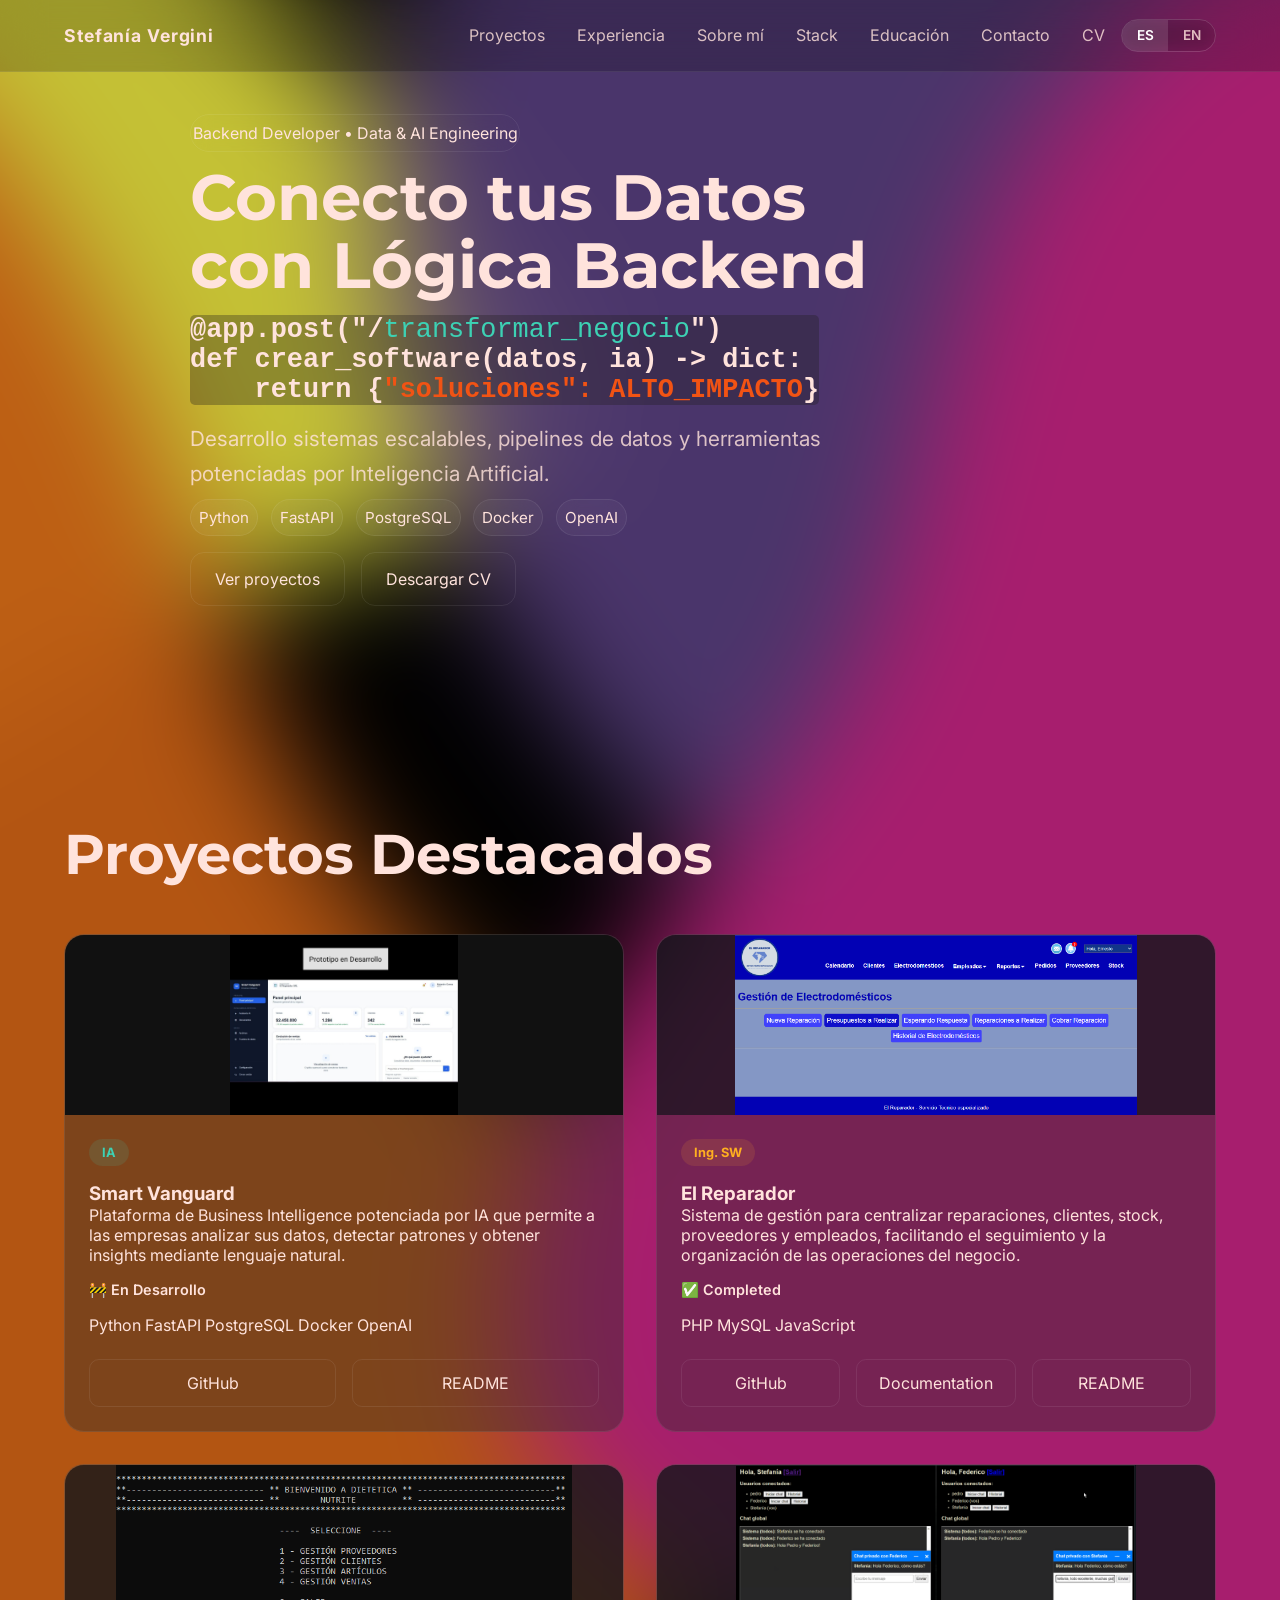
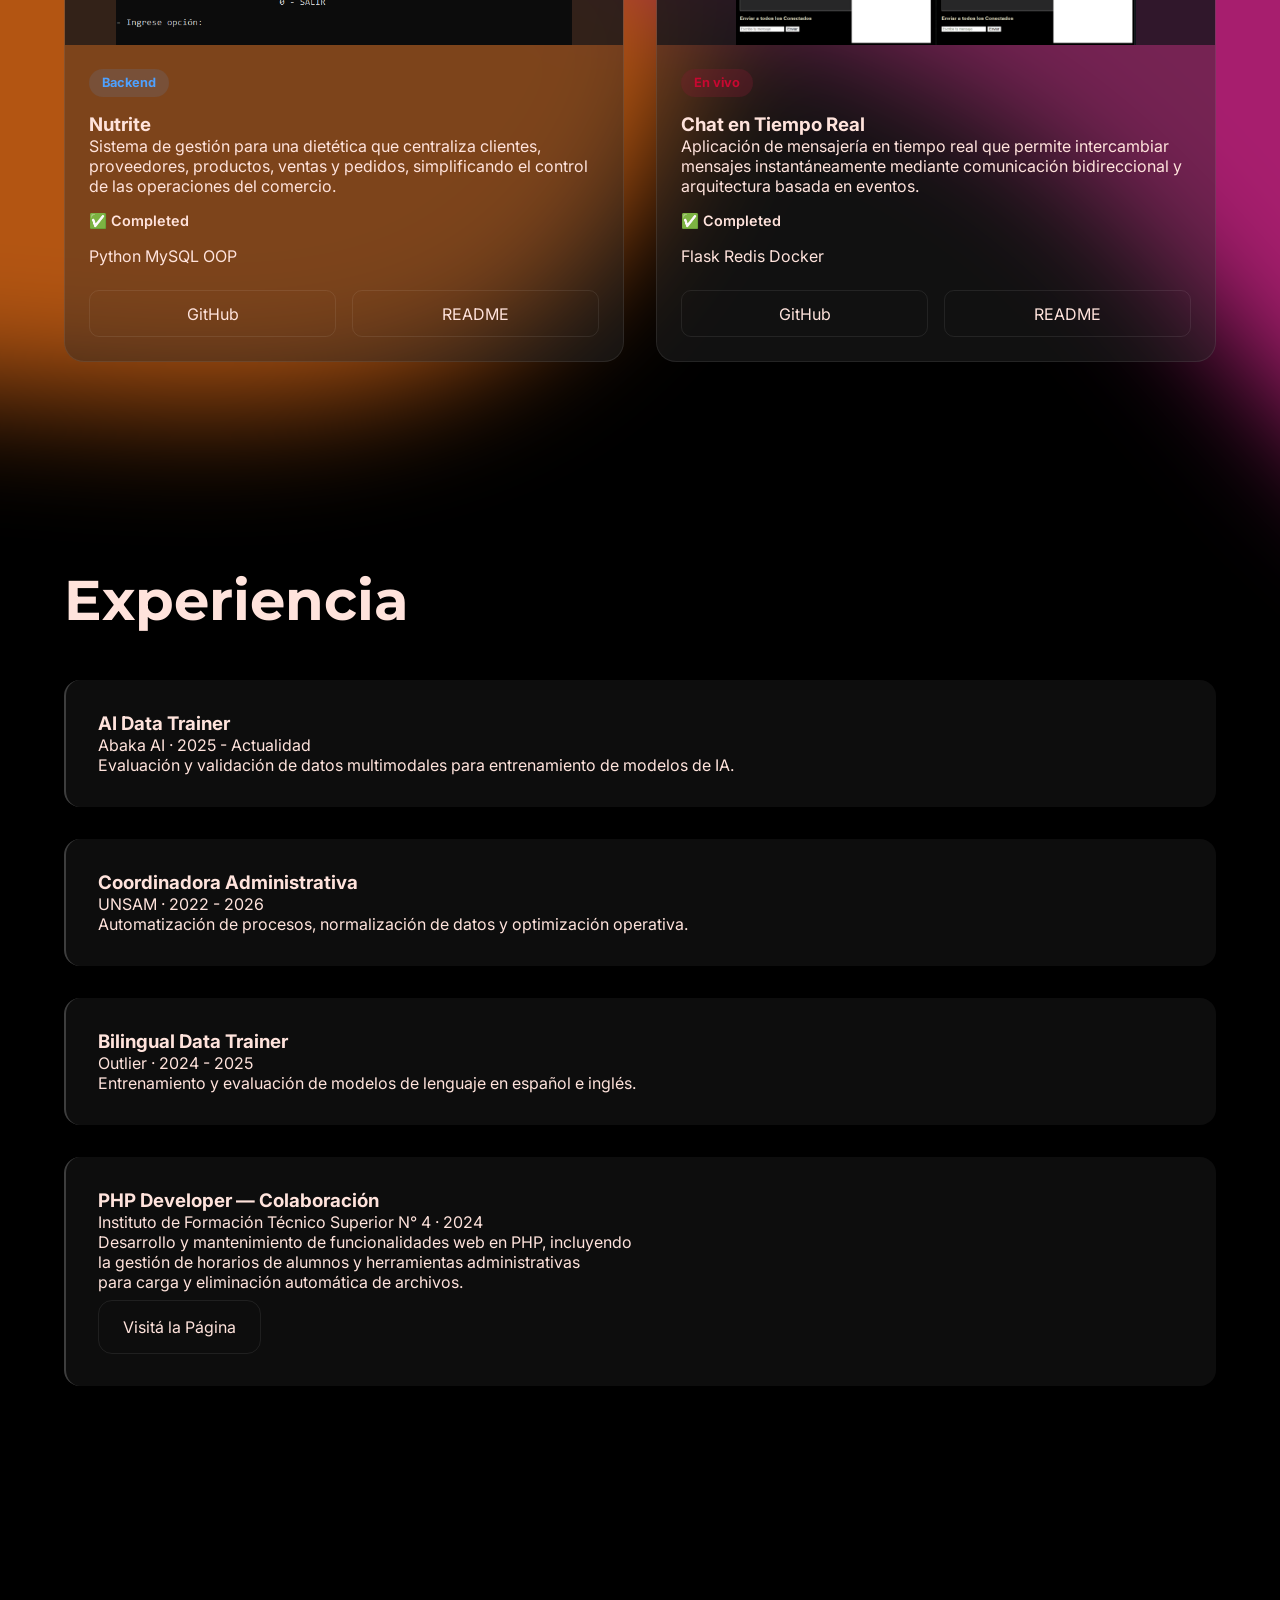
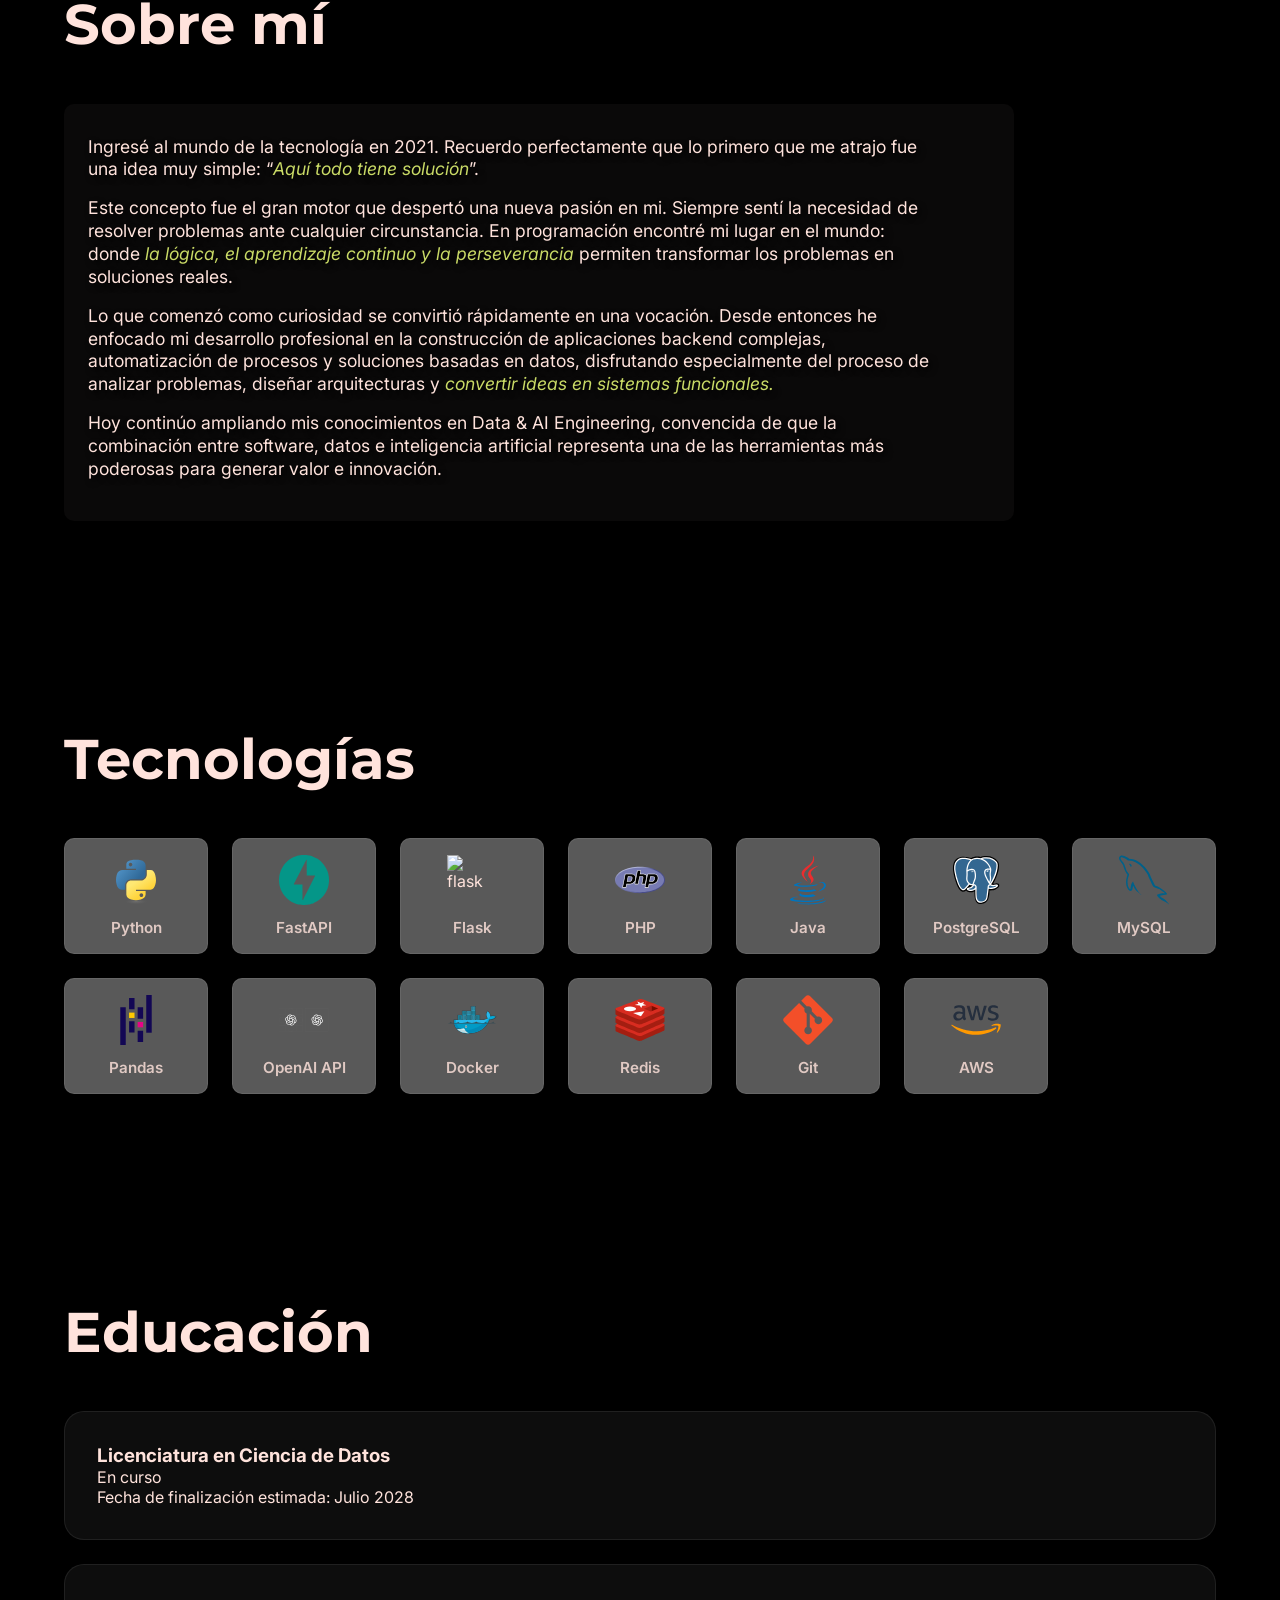
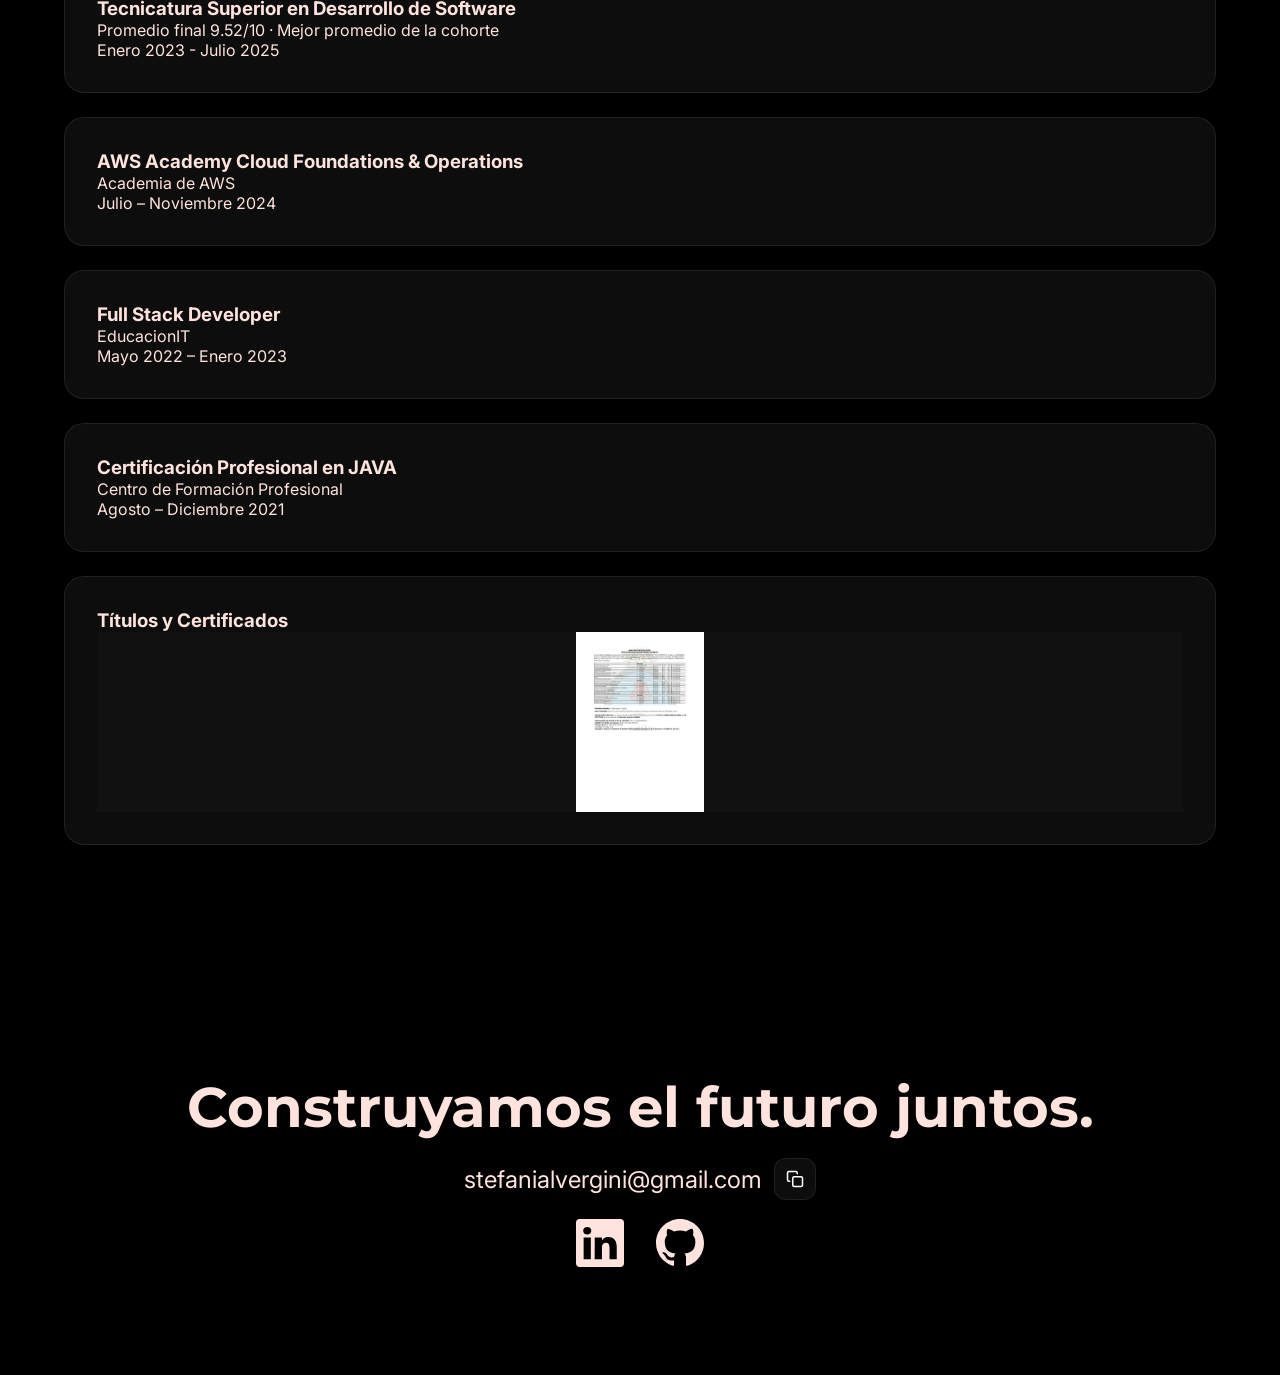
==== commit a0703ce5: "updating" ====
--- a/index.html
+++ b/index.html
@@ -1,733 +1,733 @@
-<!DOCTYPE html>
-<html lang="en">
-<head>
-    <meta charset="UTF-8">
-    <meta name="viewport" content="width=device-width, initial-scale=1.0">
-    <title>Portafolio Stefania Vergini</title>
-    <link rel="preconnect" href="https://fonts.googleapis.com">
-<link rel="preconnect" href="https://fonts.gstatic.com" crossorigin>
-<link href="https://fonts.googleapis.com/css2?family=Montserrat:ital,wght@0,100..900;1,100..900&family=Roboto:ital,wght@0,100..900;1,100..900&display=swap" rel="stylesheet">
-    <link rel="stylesheet" href="css/index.css">
-    <link rel="preconnect" href="https://fonts.googleapis.com">
-    <link rel="preconnect" href="https://fonts.gstatic.com" crossorigin>
-    <link href="https://fonts.googleapis.com/css2?family=Inter:wght@100..900&display=swap" rel="stylesheet">
-    <script defer src="https://code.jquery.com/jquery-3.6.0.slim.min.js"></script>
-    <script defer src="js/app.js"></script>
-</head>
-<body>
-
-    <div class="circulos">
-        <svg class="circulo circulo1" viewBox="0 0 200 200" xmlns="http://www.w3.org/2000/svg">
-            <path class="path" d="M30.1,-55.8C34.4,-49.7,30,-32.2,28.2,-21.1C26.3,-9.9,27,-4.9,35.3,4.8C43.6,14.5,59.4,28.9,59.4,36.9C59.4,45,43.6,46.5,31,52C18.5,57.6,9.2,67.1,2.5,62.7C-4.2,58.3,-8.4,40,-14,30.5C-19.5,20.9,-26.5,20.2,-38.1,16.5C-49.6,12.9,-65.7,6.5,-69.1,-2C-72.5,-10.4,-63.3,-20.8,-55.9,-31.6C-48.5,-42.5,-43,-53.7,-34,-57.1C-25,-60.5,-12.5,-56.1,0.2,-56.5C12.9,-56.8,25.8,-62,30.1,-55.8Z" transform="translate(100 100)" />
-        </svg>
-        <svg class="circulo circulo2" viewBox="0 0 200 200" xmlns="http://www.w3.org/2000/svg">
-            <path class="path" d="M45.7,-57.5C55.7,-46,57.9,-28.3,53.1,-15.3C48.4,-2.3,36.7,6.1,30.1,17.3C23.5,28.5,22,42.5,12.3,55.5C2.5,68.4,-15.5,80.3,-32.1,78.5C-48.7,76.7,-63.8,61.1,-70.8,43.5C-77.8,25.9,-76.6,6.3,-66.7,-5.2C-56.9,-16.7,-38.3,-20.1,-25.7,-31.1C-13.1,-42.2,-6.6,-60.9,5.6,-67.7C17.8,-74.4,35.6,-69,45.7,-57.5Z" transform="translate(100 100)" />
-          </svg>
-        <svg class="circulo circulo3" viewBox="0 0 200 200" xmlns="http://www.w3.org/2000/svg">
-            <path class="path" d="M26,-44C31.7,-31.5,33.2,-21.4,40.9,-10.3C48.7,0.8,62.7,12.9,66.3,27.7C69.9,42.4,63.1,60,50.3,66.6C37.5,73.3,18.8,69.1,0.5,68.4C-17.8,67.8,-35.7,70.7,-42.9,62.2C-50,53.8,-46.6,33.9,-41.7,20.3C-36.9,6.7,-30.5,-0.6,-29.7,-11.6C-28.8,-22.7,-33.5,-37.6,-29.4,-50.6C-25.4,-63.6,-12.7,-74.8,-1.3,-73C10.1,-71.2,20.2,-56.5,26,-44Z" transform="translate(100 100)" />
-        </svg>
-        <svg class="circulo circulo4" viewBox="0 0 200 200" xmlns="http://www.w3.org/2000/svg">
-            <path class="path" d="M21.4,-42.1C30,-32,40.9,-31,42.5,-25.5C44,-20,36.1,-10,31.5,-2.7C26.9,4.7,25.6,9.3,28.2,22.1C30.9,34.8,37.5,55.6,33.4,68.7C29.4,81.9,14.7,87.4,3,82.1C-8.6,76.9,-17.3,60.9,-29,52.2C-40.7,43.5,-55.5,42,-62.1,34.5C-68.7,27,-67,13.5,-61.6,3.2C-56.1,-7.2,-46.7,-14.4,-41.8,-24.7C-36.8,-35,-36.3,-48.5,-30.1,-60C-23.8,-71.4,-11.9,-81,-2.8,-76.2C6.4,-71.3,12.7,-52.2,21.4,-42.1Z" transform="translate(100 100)" />
-        </svg>
-
-    </div>
-
- <!-- NAVBAR -->
-    <header class="header">
-
-        <a href="#home" class="logo">
-            Stefanía Vergini
-        </a>
-        <div class="header-actions">
-            
-            <nav class="nav" id="nav">
-
-                <a href="#projects">Proyectos</a>
-
-                <a href="#experience">Experiencia</a>
-
-                <a href="#about">Sobre mí</a>
-
-                <a href="#skills" >Stack</a>
-
-                <a href="#education">Educación</a>
-
-                <a href="#contact">Contacto</a>
-
-                <a href="documentos/Stefania_Vergini_Curriculum_Vitae.pdf"
-                target="_blank"
-                class="btn-cv">
-
-                CV
-
-                </a>
-
-            </nav>
-            <div class="language-switch">
-
-                <a href="index.html" class="lang active">
-                    ES
-                </a>
-
-                <a href="en.html" class="lang">
-                    EN
-                </a>
-
-            </div>
-            <button class="menu-btn" id="menuBtn">
-
-                <span></span>
-                <span></span>
-                <span></span>
-
-            </button>
-        </div>
-
-    </header>
-
-    <main>
-
-        <!-- HERO -->
-
-        <section id="home" class="hero">
-
-            <div class="hero-content">
-
-                <span class="badge">
-
-                    Backend Developer • Data & AI Engineering
-
-                </span>
-                <!--<h1>
-                    Conecto la lógica de tu negocio
-                    con el poder de los datos 
-                    y la inteligencia artificial 
-                    para transformar el software
-                    en soluciones de alto impacto.
-
-                </h1>-->
-                <!--<h1>
-                    Con el poder de los Datos
-                    y la intelicia artificial
-                    transformo la lógica de negocio
-                    en soluciones de alto impacto
-                </h1>
-                <h1>
-                    Impulso tu Negocio <br>
-                    con Datos e IA. <br>
-                </h1>-->
-                <h1>Conecto tus Datos<br>
-                 con Lógica Backend</h1>
-<pre><code>@app.post("/<span class="highlight-business">transformar_negocio</span>")
-def crear_software(datos, ia) -> dict:
-    return {<span class="highlight-impact">"soluciones": ALTO_IMPACTO</span>}</code></pre>
-                <p>
-
-                    Desarrollo sistemas escalables,
-                    pipelines de datos y herramientas
-                    potenciadas por Inteligencia Artificial.
-
-                </p>
-
-                <div class="hero-tech">
-
-                    <span>Python</span>
-                    <span>FastAPI</span>
-                    <span>PostgreSQL</span>
-                    <span>Docker</span>
-                    <span>OpenAI</span>
-
-                </div>
-
-                <div class="hero-buttons">
-
-                    <a href="#projects">
-                        Ver proyectos
-                    </a>
-
-                    <a href="documentos/Stefania_Vergini_Curriculum_Vitae.pdf"
-                       target="_blank">
-
-                        Descargar CV
-
-                    </a>
-
-                </div>
-
-            </div>
-
-        </section>
-
-        <section id="projects" class="projects">
-
-            <h2>Proyectos Destacados</h2>
-
-            <div class="projects-grid">
-
-                <!-- Smart Vanguard -->
-
-                <article class="project-card">
-
-                    <div class="project-image placeholder" data-project="smart">
-                        <img src="img/smartvanguard/dashboard-business.png" alt="Smart Vanguard">
-                    </div>
-
-                    <div class="project-content">
-
-                        <span class="project-type ai">
-                            IA
-                        </span>
-
-                        <h3>Smart Vanguard</h3>
-
-                        <p>
-                            Plataforma de Business Intelligence potenciada por IA que
-                            permite a las empresas analizar sus datos, detectar patrones
-                            y obtener insights mediante lenguaje natural.
-                        </p>
-
-                        <div class="project-status development">
-                            🚧 En Desarrollo
-                        </div>
-
-                        <div class="tags">
-
-                            <span>Python</span>
-                            <span>FastAPI</span>
-                            <span>PostgreSQL</span>
-                            <span>Docker</span>
-                            <span>OpenAI</span>
-
-                        </div>
-
-                        <div class="project-buttons">
-
-                            <a href="https://github.com/StefiVergini/SmartVanguard" target="_blank">
-                                GitHub
-                            </a>
-
-                            <a href="https://github.com/StefiVergini/SmartVanguard/blob/main/README.es.md" target="_blank">
-                                README
-                            </a>
-
-                        </div>
-
-                    </div>
-
-                </article>
-
-                <!-- El Reparador -->
-
-                <article class="project-card">
-
-                    <div class="project-image" data-project="reparador">
-                        <img src="img/elreparador/dashboard.png" alt="El Reparador">
-                    </div>
-
-                    <div class="project-content">
-
-                        <span class="project-type erp">
-                            Ing. SW
-                        </span>
-
-                        <h3>El Reparador</h3>
-
-                        <p>
-
-                            Sistema de gestión para centralizar reparaciones, clientes,
-                            stock, proveedores y empleados, facilitando el seguimiento
-                            y la organización de las operaciones del negocio.
-
-                        </p>
-
-                        <div class="project-status completed">
-
-                            ✅ Completed
-
-                        </div>
-
-                        <div class="tags">
-
-                            <span>PHP</span>
-                            <span>MySQL</span>
-                            <span>JavaScript</span>
-
-                        </div>
-
-                        <div class="project-buttons">
-
-                            <a href="https://github.com/StefiVergini/ProyectoElReparador/tree/main" target="_blank">
-                                GitHub
-                            </a>
-
-                            <a href="https://github.com/StefiVergini/ProyectoElReparador/tree/main/docs" target="_blank">
-                                Documentation
-                            </a>
-
-                            <a href="https://github.com/StefiVergini/ProyectoElReparador/blob/main/README.es.md" target="_blank">
-                                README
-                            </a>
-                        </div>
-
-                    </div>
-
-                </article>
-
-                <!-- Nutrite -->
-
-                <article class="project-card">
-
-                    <div class="project-image" data-project="nutrite">
-                        <img src="img/nutrite-dietetic/main-menu.png" alt="Nutrite">
-                    </div>
-
-                    <div class="project-content">
-
-                        <span class="project-type backend">
-                            Backend
-                        </span>
-
-                        <h3>Nutrite</h3>
-
-                        <p>
-
-                            Sistema de gestión para una dietética que centraliza clientes,
-                            proveedores, productos, ventas y pedidos, simplificando el
-                            control de las operaciones del comercio.
-
-                        </p>
-
-                        <div class="project-status completed">
-
-                            ✅ Completed
-
-                        </div>
-
-                        <div class="tags">
-
-                            <span>Python</span>
-                            <span>MySQL</span>
-                            <span>OOP</span>
-
-                        </div>
-
-                        <div class="project-buttons">
-
-                            <a href="https://github.com/StefiVergini/python-dietetic-management-system" target="_blank">
-                                GitHub
-                            </a>
-                            <a href="https://github.com/StefiVergini/python-dietetic-management-system/blob/main/README.es.md" target="_blank">
-                                README
-                            </a>
-
-                        </div>
-
-                    </div>
-
-                </article>
-
-                <!-- Chat -->
-
-                <article class="project-card">
-
-                    <div class="project-image" data-project="chat">
-                        <img src="img/real-time-chat/real-time-two-chats.png" alt="Chat">
-                    </div>
-
-                    <div class="project-content">
-
-                        <span class="project-type realtime">
-                            En vivo
-                        </span>
-
-                        <h3>Chat en Tiempo Real</h3>
-
-                        <p>
-
-                            Aplicación de mensajería en tiempo real que permite intercambiar
-                            mensajes instantáneamente mediante comunicación bidireccional
-                            y arquitectura basada en eventos.
-
-                        </p>
-
-                        <div class="project-status completed">
-
-                            ✅ Completed
-
-                        </div>
-
-                        <div class="tags">
-
-                            <span>Flask</span>
-                            <span>Redis</span>
-                            <span>Docker</span>
-
-                        </div>
-
-                        <div class="project-buttons">
-
-                            <a href="https://github.com/StefiVergini/chat-StefaniaVergini" target="_blank">
-                                GitHub
-                            </a>
-                            <a href="https://github.com/StefiVergini/chat-StefaniaVergini/blob/main/README.es.md" target="_blank">
-                                README
-                            </a>
-
-                        </div>
-
-                    </div>
-
-                </article>
-
-            </div>
-
-        </section>
-        <!-- EXPERIENCIA -->
-
-        <section id="experience" class="experience">
-
-            <h2>Experiencia</h2>
-
-            <div class="timeline">
-
-                <div class="timeline-item">
-
-                    <h3>
-                        AI Data Trainer
-                    </h3>
-
-                    <span>
-                        Abaka AI · 2025 - Actualidad
-                    </span>
-
-                    <p>
-
-                        Evaluación y validación de datos multimodales
-                        para entrenamiento de modelos de IA.
-
-                    </p>
-
-                </div>
-
-                <div class="timeline-item">
-
-                    <h3>
-                        Coordinadora Administrativa
-                    </h3>
-
-                    <span>
-                        UNSAM · 2022 - 2026
-                    </span>
-
-                    <p>
-
-                        Automatización de procesos,
-                        normalización de datos y optimización
-                        operativa.
-
-                    </p>
-
-                </div>
-
-                <div class="timeline-item">
-
-                    <h3>
-                        Bilingual Data Trainer
-                    </h3>
-
-                    <span>
-                        Outlier · 2024 - 2025
-                    </span>
-
-                    <p>
-
-                        Entrenamiento y evaluación de modelos
-                        de lenguaje en español e inglés.
-
-                    </p>
-
-                    
-                </div>
-
-
-                <div class="timeline-item">
-
-                    <h3>
-                        PHP Developer — Colaboración
-                    </h3>
-
-                    <span>
-                        Instituto de Formación Técnico Superior N° 4 · 2024
-                    </span>
-
-                    <p>
-
-                        Desarrollo y mantenimiento de funcionalidades web en PHP, incluyendo<br>
-                        la gestión de horarios de alumnos y herramientas administrativas<br>
-                        para carga y eliminación automática de archivos.
-
-                    </p>
-                    <div class="hero-buttons">
-
-                        <a href="https://ifts4.edu.ar/index.php" target="_blank">
-                            Visitá la Página
-                        </a>
-
-                    </div>
-
-                
-                </div>
-
-            </div>
-
-
-        </section>
-        
-
-        <!-- SOBRE MI -->
-
-        <section id="about" class="about">
-
-            <h2>Sobre mí</h2>
-            <div class="glow-text">
-                <p>
-
-                    Ingresé al mundo de la tecnología en 2021. Recuerdo perfectamente que lo primero que me atrajo fue una idea muy simple: 
-                    “<span class="highlighter">Aquí todo tiene solución</span>”.
-
-                </p>
-                <p>
-                    Este concepto fue el gran motor que 
-                    despertó una nueva pasión en mi.
-                    Siempre sentí la necesidad de resolver problemas
-                    ante cualquier circunstancia.
-                    En programación encontré mi lugar en el mundo: donde <span class="highlighter">la lógica, el aprendizaje continuo y la perseverancia</span> permiten transformar los problemas en soluciones reales.
-                </p>
-                <p>
-                    Lo que comenzó como curiosidad se convirtió rápidamente en una vocación. Desde entonces he enfocado mi desarrollo profesional en la construcción de aplicaciones backend complejas, automatización de procesos y soluciones basadas en datos, disfrutando especialmente del proceso de analizar problemas, diseñar arquitecturas y <span class="highlighter">convertir ideas en sistemas funcionales.</span>
-                </p>
-                    
-                <p>
-                    Hoy continúo ampliando mis conocimientos en Data & AI Engineering, convencida de que la combinación entre software, datos e inteligencia artificial representa una de las herramientas más poderosas para generar valor e innovación.
-                </p>
-            </div>
-           
-
-        </section>
-
-        <!-- STACK -->
-
-        <section class="skills" id="skills">
-
-            <h2>Tecnologías</h2>
-
-            <div class="skills-cloud">
-
-                <span class="skill">
-                    <img src="iconos/python.svg" alt="Python">
-                    <p>Python</p>
-                </span>
-
-                <span class="skill">
-                    <img src="iconos/fastapi.svg" alt="FastAPI">
-                    <p>FastAPI</p>
-                </span>
-
-                <span class="skill"><img src="iconos/flask.svg" alt="flask"><p>Flask</p></span>
-                <span class="skill"><img src="iconos/php.svg" alt="PHP"><p>PHP</p></span>
-                <span class="skill"><img src="iconos/java-original.svg" alt="JAVA"><p>Java</p></span>
-
-                <span class="skill"><img src="iconos/postgresql.svg" alt="PostgreSQL"><p>PostgreSQL</p></span>
-                <span class="skill"><img src="iconos/mysql.svg" alt="MySQL"><p>MySQL</p></span>
-
-                <span class="skill"><img src="iconos/pandas.svg" alt="Pandas"><p>Pandas</p></span>
-                <span class="skill"><img src="iconos/openapiinitiative.svg" alt="OpenAI"><p>OpenAI API</p></span>
-
-                <span class="skill"><img src="iconos/docker.svg" alt="Docker"><p>Docker</p></span>
-                <span class="skill"><img src="iconos/redis.svg" alt="Redis"><p>Redis</p></span>
-
-                <span class="skill"><img src="iconos/git.svg" alt="Git"><p>Git</p></span>
-                <span class="skill"><img src="iconos/aws.svg" alt="AWS"><p>AWS</p></span>
-
-            </div>
-
-        </section>
-
-        <!-- EDUCACION -->
-
-        <section class="education" id="education">
-
-            <h2>Educación</h2>
-
-            
-            <div class="education-card">
-
-                <h3>
-                    Licenciatura en Ciencia de Datos
-                </h3>
-
-                <p>
-                    En curso
-                </p>
-                <p>
-                    Fecha de finalización estimada: Julio 2028
-                </p>
-
-            </div>
-
-            <div class="education-card">
-
-                <h3>
-                    Tecnicatura Superior en Desarrollo de Software
-                </h3>
-
-                <p>
-
-                    Promedio final 9.52/10 · Mejor promedio de la cohorte
-
-                </p>
-
-                <p>
-
-                    Enero 2023 - Julio 2025
-
-                </p>
-
-            </div>
-
-            <div class="education-card">
-
-                <h3>
-                    AWS Academy Cloud Foundations & Operations
-                </h3>
-
-                <p>
-                    Academia de AWS
-                </p>
-                <p>
-                    Julio – Noviembre 2024
-                </p>
-
-            </div>
-
-            <div class="education-card">
-
-                <h3>
-                    Full Stack Developer
-                </h3>
-
-                <p>
-                    EducacionIT
-                </p>
-                <p>
-                    Mayo 2022 – Enero 2023
-                </p>
-
-            </div>
-
-            <div class="education-card">
-
-                <h3>
-                    Certificación Profesional en JAVA
-                </h3>
-
-                <p>
-                    Centro de Formación Profesional
-                </p>
-                <p>
-                    Agosto – Diciembre 2021
-                </p>
-
-            </div>
-
-            <div class="education-card">
-                <h3>
-                    Títulos y Certificados
-                </h3>
-                <div class="project-image placeholder" data-project="certifications">
-                    <img src="img/certifications/Titulo-Analitico.jpg" alt="Certifications">
-                </div>
-            </div>
-        </section>
-
-
-        <!-- CONTACTO -->
-
-        <section id="contact" class="contact">
-
-            <h2>
-
-                Construyamos el futuro juntos.
-
-            </h2>
-            <div class="contact-email">
-
-                <a href="mailto:stefanialvergini@gmail.com">
-                    stefanialvergini@gmail.com
-                </a>
-                <button class="copy-btn" id="copyBtn" title="Copiar email">
-
-                    <svg xmlns="http://www.w3.org/2000/svg"
-                        width="18"
-                        height="18"
-                        viewBox="0 0 24 24"
-                        fill="none"
-                        stroke="currentColor"
-                        stroke-width="2"
-                        stroke-linecap="round"
-                        stroke-linejoin="round">
-
-                        <rect x="9" y="9" width="13" height="13" rx="2"></rect>
-
-                        <path d="M5 15H4a2 2 0 0 1-2-2V4a2 2 0 0 1 2-2h9a2 2 0 0 1 2 2v1"></path>
-
-                    </svg>
-
-                </button>
-                <span class="copy-tooltip" id="copyTooltip">
-                    Copiado ✓
-                </span>
-
-            </div>
-
-            <div class="socials">
-
-                <ul class="rrss">
-                    <li class="li">
-                        <a href="https://www.linkedin.com/in/stefania-vergini-405396152" class="a" title="LinkedIn" target="_blank" rel="noopener noreferrer">
-                            <svg xmlns="http://www.w3.org/2000/svg" width="16" height="16" fill="currentColor" class="svg" viewBox="0 0 16 16">
-                                <path d="M0 1.146C0 .513.526 0 1.175 0h13.65C15.474 0 16 .513 16 1.146v13.708c0 .633-.526 1.146-1.175 1.146H1.175C.526 16 0 15.487 0 14.854zm4.943 12.248V6.169H2.542v7.225zm-1.2-8.212c.837 0 1.358-.554 1.358-1.248-.015-.709-.52-1.248-1.342-1.248S2.4 3.226 2.4 3.934c0 .694.521 1.248 1.327 1.248zm4.908 8.212V9.359c0-.216.016-.432.08-.586.173-.431.568-.878 1.232-.878.869 0 1.216.662 1.216 1.634v3.865h2.401V9.25c0-2.22-1.184-3.252-2.764-3.252-1.274 0-1.845.7-2.165 1.193v.025h-.016l.016-.025V6.169h-2.4c.03.678 0 7.225 0 7.225z"/>
-                            </svg>
-                        </a>
-                    </li>
-                    <li class="li">
-                        <a href="https://github.com/StefiVergini" class="a" title="Github" target="_blank" rel="noopener noreferrer">
-                            <svg xmlns="http://www.w3.org/2000/svg" width="16" height="16" fill="currentColor" class="svg" viewBox="0 0 16 16">
-                                <path d="M8 0C3.58 0 0 3.58 0 8c0 3.54 2.29 6.53 5.47 7.59.4.07.55-.17.55-.38 0-.19-.01-.82-.01-1.49-2.01.37-2.53-.49-2.69-.94-.09-.23-.48-.94-.82-1.13-.28-.15-.68-.52-.01-.53.63-.01 1.08.58 1.23.82.72 1.21 1.87.87 2.33.66.07-.52.28-.87.51-1.07-1.78-.2-3.64-.89-3.64-3.95 0-.87.31-1.59.82-2.15-.08-.2-.36-1.02.08-2.12 0 0 .67-.21 2.2.82.64-.18 1.32-.27 2-.27s1.36.09 2 .27c1.53-1.04 2.2-.82 2.2-.82.44 1.1.16 1.92.08 2.12.51.56.82 1.27.82 2.15 0 3.07-1.87 3.75-3.65 3.95.29.25.54.73.54 1.48 0 1.07-.01 1.93-.01 2.2 0 .21.15.46.55.38A8.01 8.01 0 0 0 16 8c0-4.42-3.58-8-8-8"/>
-                            </svg>
-                        </a>
-                    </li>
-                </ul>
-            </div>
-
-
-        </section>
-
-    </main>
-
-    <!--Modal galeria-->
-    <div id="imageModal" class="modal">
-
-        <span class="close">&times;</span>
-
-        <button class="prev">&#10094;</button>
-
-        <img id="modalImage">
-
-        <button class="next">&#10095;</button>
-
-        <div id="dots"></div>
-
-    </div>
-</body>
+<!DOCTYPE html>
+<html lang="en">
+<head>
+    <meta charset="UTF-8">
+    <meta name="viewport" content="width=device-width, initial-scale=1.0">
+    <title>Stefania Vergini</title>
+    <link rel="preconnect" href="https://fonts.googleapis.com">
+<link rel="preconnect" href="https://fonts.gstatic.com" crossorigin>
+<link href="https://fonts.googleapis.com/css2?family=Montserrat:ital,wght@0,100..900;1,100..900&family=Roboto:ital,wght@0,100..900;1,100..900&display=swap" rel="stylesheet">
+    <link rel="stylesheet" href="css/index.css">
+    <link rel="preconnect" href="https://fonts.googleapis.com">
+    <link rel="preconnect" href="https://fonts.gstatic.com" crossorigin>
+    <link href="https://fonts.googleapis.com/css2?family=Inter:wght@100..900&display=swap" rel="stylesheet">
+    <script defer src="https://code.jquery.com/jquery-3.6.0.slim.min.js"></script>
+    <script defer src="js/app.js"></script>
+</head>
+<body>
+
+    <div class="circulos">
+        <svg class="circulo circulo1" viewBox="0 0 200 200" xmlns="http://www.w3.org/2000/svg">
+            <path class="path" d="M30.1,-55.8C34.4,-49.7,30,-32.2,28.2,-21.1C26.3,-9.9,27,-4.9,35.3,4.8C43.6,14.5,59.4,28.9,59.4,36.9C59.4,45,43.6,46.5,31,52C18.5,57.6,9.2,67.1,2.5,62.7C-4.2,58.3,-8.4,40,-14,30.5C-19.5,20.9,-26.5,20.2,-38.1,16.5C-49.6,12.9,-65.7,6.5,-69.1,-2C-72.5,-10.4,-63.3,-20.8,-55.9,-31.6C-48.5,-42.5,-43,-53.7,-34,-57.1C-25,-60.5,-12.5,-56.1,0.2,-56.5C12.9,-56.8,25.8,-62,30.1,-55.8Z" transform="translate(100 100)" />
+        </svg>
+        <svg class="circulo circulo2" viewBox="0 0 200 200" xmlns="http://www.w3.org/2000/svg">
+            <path class="path" d="M45.7,-57.5C55.7,-46,57.9,-28.3,53.1,-15.3C48.4,-2.3,36.7,6.1,30.1,17.3C23.5,28.5,22,42.5,12.3,55.5C2.5,68.4,-15.5,80.3,-32.1,78.5C-48.7,76.7,-63.8,61.1,-70.8,43.5C-77.8,25.9,-76.6,6.3,-66.7,-5.2C-56.9,-16.7,-38.3,-20.1,-25.7,-31.1C-13.1,-42.2,-6.6,-60.9,5.6,-67.7C17.8,-74.4,35.6,-69,45.7,-57.5Z" transform="translate(100 100)" />
+          </svg>
+        <svg class="circulo circulo3" viewBox="0 0 200 200" xmlns="http://www.w3.org/2000/svg">
+            <path class="path" d="M26,-44C31.7,-31.5,33.2,-21.4,40.9,-10.3C48.7,0.8,62.7,12.9,66.3,27.7C69.9,42.4,63.1,60,50.3,66.6C37.5,73.3,18.8,69.1,0.5,68.4C-17.8,67.8,-35.7,70.7,-42.9,62.2C-50,53.8,-46.6,33.9,-41.7,20.3C-36.9,6.7,-30.5,-0.6,-29.7,-11.6C-28.8,-22.7,-33.5,-37.6,-29.4,-50.6C-25.4,-63.6,-12.7,-74.8,-1.3,-73C10.1,-71.2,20.2,-56.5,26,-44Z" transform="translate(100 100)" />
+        </svg>
+        <svg class="circulo circulo4" viewBox="0 0 200 200" xmlns="http://www.w3.org/2000/svg">
+            <path class="path" d="M21.4,-42.1C30,-32,40.9,-31,42.5,-25.5C44,-20,36.1,-10,31.5,-2.7C26.9,4.7,25.6,9.3,28.2,22.1C30.9,34.8,37.5,55.6,33.4,68.7C29.4,81.9,14.7,87.4,3,82.1C-8.6,76.9,-17.3,60.9,-29,52.2C-40.7,43.5,-55.5,42,-62.1,34.5C-68.7,27,-67,13.5,-61.6,3.2C-56.1,-7.2,-46.7,-14.4,-41.8,-24.7C-36.8,-35,-36.3,-48.5,-30.1,-60C-23.8,-71.4,-11.9,-81,-2.8,-76.2C6.4,-71.3,12.7,-52.2,21.4,-42.1Z" transform="translate(100 100)" />
+        </svg>
+
+    </div>
+
+ <!-- NAVBAR -->
+    <header class="header">
+
+        <a href="#home" class="logo">
+            Stefanía Vergini
+        </a>
+        <div class="header-actions">
+            
+            <nav class="nav" id="nav">
+
+                <a href="#projects">Proyectos</a>
+
+                <a href="#experience">Experiencia</a>
+
+                <a href="#about">Sobre mí</a>
+
+                <a href="#skills" >Stack</a>
+
+                <a href="#education">Educación</a>
+
+                <a href="#contact">Contacto</a>
+
+                <a href="documentos/Stefania_Vergini_Curriculum_Vitae.pdf"
+                target="_blank"
+                class="btn-cv">
+
+                CV
+
+                </a>
+
+            </nav>
+            <div class="language-switch">
+
+                <a href="index.html" class="lang active">
+                    ES
+                </a>
+
+                <a href="en.html" class="lang">
+                    EN
+                </a>
+
+            </div>
+            <button class="menu-btn" id="menuBtn">
+
+                <span></span>
+                <span></span>
+                <span></span>
+
+            </button>
+        </div>
+
+    </header>
+
+    <main>
+
+        <!-- HERO -->
+
+        <section id="home" class="hero">
+
+            <div class="hero-content">
+
+                <span class="badge">
+
+                    Backend Developer • Data & AI Engineering
+
+                </span>
+                <!--<h1>
+                    Conecto la lógica de tu negocio
+                    con el poder de los datos 
+                    y la inteligencia artificial 
+                    para transformar el software
+                    en soluciones de alto impacto.
+
+                </h1>-->
+                <!--<h1>
+                    Con el poder de los Datos
+                    y la intelicia artificial
+                    transformo la lógica de negocio
+                    en soluciones de alto impacto
+                </h1>
+                <h1>
+                    Impulso tu Negocio <br>
+                    con Datos e IA. <br>
+                </h1>-->
+                <h1>Conecto tus Datos<br>
+                 con Lógica Backend</h1>
+<pre><code>@app.post("/<span class="highlight-business">transformar_negocio</span>")
+def crear_software(datos, ia) -> dict:
+    return {<span class="highlight-impact">"soluciones": ALTO_IMPACTO</span>}</code></pre>
+                <p>
+
+                    Desarrollo sistemas escalables,
+                    pipelines de datos y herramientas
+                    potenciadas por Inteligencia Artificial.
+
+                </p>
+
+                <div class="hero-tech">
+
+                    <span>Python</span>
+                    <span>FastAPI</span>
+                    <span>PostgreSQL</span>
+                    <span>Docker</span>
+                    <span>OpenAI</span>
+
+                </div>
+
+                <div class="hero-buttons">
+
+                    <a href="#projects">
+                        Ver proyectos
+                    </a>
+
+                    <a href="documentos/Stefania_Vergini_Curriculum_Vitae.pdf"
+                       target="_blank">
+
+                        Descargar CV
+
+                    </a>
+
+                </div>
+
+            </div>
+
+        </section>
+
+        <section id="projects" class="projects">
+
+            <h2>Proyectos Destacados</h2>
+
+            <div class="projects-grid">
+
+                <!-- Smart Vanguard -->
+
+                <article class="project-card">
+
+                    <div class="project-image placeholder" data-project="smart">
+                        <img src="img/smartvanguard/dashboard-business.png" alt="Smart Vanguard">
+                    </div>
+
+                    <div class="project-content">
+
+                        <span class="project-type ai">
+                            IA
+                        </span>
+
+                        <h3>Smart Vanguard</h3>
+
+                        <p>
+                            Plataforma de Business Intelligence potenciada por IA que
+                            permite a las empresas analizar sus datos, detectar patrones
+                            y obtener insights mediante lenguaje natural.
+                        </p>
+
+                        <div class="project-status development">
+                            🚧 En Desarrollo
+                        </div>
+
+                        <div class="tags">
+
+                            <span>Python</span>
+                            <span>FastAPI</span>
+                            <span>PostgreSQL</span>
+                            <span>Docker</span>
+                            <span>OpenAI</span>
+
+                        </div>
+
+                        <div class="project-buttons">
+
+                            <a href="https://github.com/StefiVergini/SmartVanguard" target="_blank">
+                                GitHub
+                            </a>
+
+                            <a href="https://github.com/StefiVergini/SmartVanguard/blob/main/README.es.md" target="_blank">
+                                README
+                            </a>
+
+                        </div>
+
+                    </div>
+
+                </article>
+
+                <!-- El Reparador -->
+
+                <article class="project-card">
+
+                    <div class="project-image" data-project="reparador">
+                        <img src="img/elreparador/dashboard.png" alt="El Reparador">
+                    </div>
+
+                    <div class="project-content">
+
+                        <span class="project-type erp">
+                            Ing. SW
+                        </span>
+
+                        <h3>El Reparador</h3>
+
+                        <p>
+
+                            Sistema de gestión para centralizar reparaciones, clientes,
+                            stock, proveedores y empleados, facilitando el seguimiento
+                            y la organización de las operaciones del negocio.
+
+                        </p>
+
+                        <div class="project-status completed">
+
+                            ✅ Completed
+
+                        </div>
+
+                        <div class="tags">
+
+                            <span>PHP</span>
+                            <span>MySQL</span>
+                            <span>JavaScript</span>
+
+                        </div>
+
+                        <div class="project-buttons">
+
+                            <a href="https://github.com/StefiVergini/ProyectoElReparador/tree/main" target="_blank">
+                                GitHub
+                            </a>
+
+                            <a href="https://github.com/StefiVergini/ProyectoElReparador/tree/main/docs" target="_blank">
+                                Documentation
+                            </a>
+
+                            <a href="https://github.com/StefiVergini/ProyectoElReparador/blob/main/README.es.md" target="_blank">
+                                README
+                            </a>
+                        </div>
+
+                    </div>
+
+                </article>
+
+                <!-- Nutrite -->
+
+                <article class="project-card">
+
+                    <div class="project-image" data-project="nutrite">
+                        <img src="img/nutrite-dietetic/main-menu.png" alt="Nutrite">
+                    </div>
+
+                    <div class="project-content">
+
+                        <span class="project-type backend">
+                            Backend
+                        </span>
+
+                        <h3>Nutrite</h3>
+
+                        <p>
+
+                            Sistema de gestión para una dietética que centraliza clientes,
+                            proveedores, productos, ventas y pedidos, simplificando el
+                            control de las operaciones del comercio.
+
+                        </p>
+
+                        <div class="project-status completed">
+
+                            ✅ Completed
+
+                        </div>
+
+                        <div class="tags">
+
+                            <span>Python</span>
+                            <span>MySQL</span>
+                            <span>OOP</span>
+
+                        </div>
+
+                        <div class="project-buttons">
+
+                            <a href="https://github.com/StefiVergini/python-dietetic-management-system" target="_blank">
+                                GitHub
+                            </a>
+                            <a href="https://github.com/StefiVergini/python-dietetic-management-system/blob/main/README.es.md" target="_blank">
+                                README
+                            </a>
+
+                        </div>
+
+                    </div>
+
+                </article>
+
+                <!-- Chat -->
+
+                <article class="project-card">
+
+                    <div class="project-image" data-project="chat">
+                        <img src="img/real-time-chat/real-time-two-chats.png" alt="Chat">
+                    </div>
+
+                    <div class="project-content">
+
+                        <span class="project-type realtime">
+                            En vivo
+                        </span>
+
+                        <h3>Chat en Tiempo Real</h3>
+
+                        <p>
+
+                            Aplicación de mensajería en tiempo real que permite intercambiar
+                            mensajes instantáneamente mediante comunicación bidireccional
+                            y arquitectura basada en eventos.
+
+                        </p>
+
+                        <div class="project-status completed">
+
+                            ✅ Completed
+
+                        </div>
+
+                        <div class="tags">
+
+                            <span>Flask</span>
+                            <span>Redis</span>
+                            <span>Docker</span>
+
+                        </div>
+
+                        <div class="project-buttons">
+
+                            <a href="https://github.com/StefiVergini/chat-StefaniaVergini" target="_blank">
+                                GitHub
+                            </a>
+                            <a href="https://github.com/StefiVergini/chat-StefaniaVergini/blob/main/README.es.md" target="_blank">
+                                README
+                            </a>
+
+                        </div>
+
+                    </div>
+
+                </article>
+
+            </div>
+
+        </section>
+        <!-- EXPERIENCIA -->
+
+        <section id="experience" class="experience">
+
+            <h2>Experiencia</h2>
+
+            <div class="timeline">
+
+                <div class="timeline-item">
+
+                    <h3>
+                        AI Data Trainer
+                    </h3>
+
+                    <span>
+                        Abaka AI · 2025 - Actualidad
+                    </span>
+
+                    <p>
+
+                        Evaluación y validación de datos multimodales
+                        para entrenamiento de modelos de IA.
+
+                    </p>
+
+                </div>
+
+                <div class="timeline-item">
+
+                    <h3>
+                        Coordinadora Administrativa
+                    </h3>
+
+                    <span>
+                        UNSAM · 2022 - 2026
+                    </span>
+
+                    <p>
+
+                        Automatización de procesos,
+                        normalización de datos y optimización
+                        operativa.
+
+                    </p>
+
+                </div>
+
+                <div class="timeline-item">
+
+                    <h3>
+                        Bilingual Data Trainer
+                    </h3>
+
+                    <span>
+                        Outlier · 2024 - 2025
+                    </span>
+
+                    <p>
+
+                        Entrenamiento y evaluación de modelos
+                        de lenguaje en español e inglés.
+
+                    </p>
+
+                    
+                </div>
+
+
+                <div class="timeline-item">
+
+                    <h3>
+                        PHP Developer — Colaboración
+                    </h3>
+
+                    <span>
+                        Instituto de Formación Técnico Superior N° 4 · 2024
+                    </span>
+
+                    <p>
+
+                        Desarrollo y mantenimiento de funcionalidades web en PHP, incluyendo<br>
+                        la gestión de horarios de alumnos y herramientas administrativas<br>
+                        para carga y eliminación automática de archivos.
+
+                    </p>
+                    <div class="hero-buttons">
+
+                        <a href="https://ifts4.edu.ar/index.php" target="_blank">
+                            Visitá la Página
+                        </a>
+
+                    </div>
+
+                
+                </div>
+
+            </div>
+
+
+        </section>
+        
+
+        <!-- SOBRE MI -->
+
+        <section id="about" class="about">
+
+            <h2>Sobre mí</h2>
+            <div class="glow-text">
+                <p>
+
+                    Ingresé al mundo de la tecnología en 2021. Recuerdo perfectamente que lo primero que me atrajo fue una idea muy simple: 
+                    “<span class="highlighter">Aquí todo tiene solución</span>”.
+
+                </p>
+                <p>
+                    Este concepto fue el gran motor que 
+                    despertó una nueva pasión en mi.
+                    Siempre sentí la necesidad de resolver problemas
+                    ante cualquier circunstancia.
+                    En programación encontré mi lugar en el mundo: donde <span class="highlighter">la lógica, el aprendizaje continuo y la perseverancia</span> permiten transformar los problemas en soluciones reales.
+                </p>
+                <p>
+                    Lo que comenzó como curiosidad se convirtió rápidamente en una vocación. Desde entonces he enfocado mi desarrollo profesional en la construcción de aplicaciones backend complejas, automatización de procesos y soluciones basadas en datos, disfrutando especialmente del proceso de analizar problemas, diseñar arquitecturas y <span class="highlighter">convertir ideas en sistemas funcionales.</span>
+                </p>
+                    
+                <p>
+                    Hoy continúo ampliando mis conocimientos en Data & AI Engineering, convencida de que la combinación entre software, datos e inteligencia artificial representa una de las herramientas más poderosas para generar valor e innovación.
+                </p>
+            </div>
+           
+
+        </section>
+
+        <!-- STACK -->
+
+        <section class="skills" id="skills">
+
+            <h2>Tecnologías</h2>
+
+            <div class="skills-cloud">
+
+                <span class="skill">
+                    <img src="iconos/python.svg" alt="Python">
+                    <p>Python</p>
+                </span>
+
+                <span class="skill">
+                    <img src="iconos/fastapi.svg" alt="FastAPI">
+                    <p>FastAPI</p>
+                </span>
+
+                <span class="skill"><img src="iconos/flask.svg" alt="flask"><p>Flask</p></span>
+                <span class="skill"><img src="iconos/php.svg" alt="PHP"><p>PHP</p></span>
+                <span class="skill"><img src="iconos/java-original.svg" alt="JAVA"><p>Java</p></span>
+
+                <span class="skill"><img src="iconos/postgresql.svg" alt="PostgreSQL"><p>PostgreSQL</p></span>
+                <span class="skill"><img src="iconos/mysql.svg" alt="MySQL"><p>MySQL</p></span>
+
+                <span class="skill"><img src="iconos/pandas.svg" alt="Pandas"><p>Pandas</p></span>
+                <span class="skill"><img src="iconos/openapiinitiative.svg" alt="OpenAI"><p>OpenAI API</p></span>
+
+                <span class="skill"><img src="iconos/docker.svg" alt="Docker"><p>Docker</p></span>
+                <span class="skill"><img src="iconos/redis.svg" alt="Redis"><p>Redis</p></span>
+
+                <span class="skill"><img src="iconos/git.svg" alt="Git"><p>Git</p></span>
+                <span class="skill"><img src="iconos/aws.svg" alt="AWS"><p>AWS</p></span>
+
+            </div>
+
+        </section>
+
+        <!-- EDUCACION -->
+
+        <section class="education" id="education">
+
+            <h2>Educación</h2>
+
+            
+            <div class="education-card">
+
+                <h3>
+                    Licenciatura en Ciencia de Datos
+                </h3>
+
+                <p>
+                    En curso
+                </p>
+                <p>
+                    Fecha de finalización estimada: Julio 2028
+                </p>
+
+            </div>
+
+            <div class="education-card">
+
+                <h3>
+                    Tecnicatura Superior en Desarrollo de Software
+                </h3>
+
+                <p>
+
+                    Promedio final 9.52/10 · Mejor promedio de la cohorte
+
+                </p>
+
+                <p>
+
+                    Enero 2023 - Julio 2025
+
+                </p>
+
+            </div>
+
+            <div class="education-card">
+
+                <h3>
+                    AWS Academy Cloud Foundations & Operations
+                </h3>
+
+                <p>
+                    Academia de AWS
+                </p>
+                <p>
+                    Julio – Noviembre 2024
+                </p>
+
+            </div>
+
+            <div class="education-card">
+
+                <h3>
+                    Full Stack Developer
+                </h3>
+
+                <p>
+                    EducacionIT
+                </p>
+                <p>
+                    Mayo 2022 – Enero 2023
+                </p>
+
+            </div>
+
+            <div class="education-card">
+
+                <h3>
+                    Certificación Profesional en JAVA
+                </h3>
+
+                <p>
+                    Centro de Formación Profesional
+                </p>
+                <p>
+                    Agosto – Diciembre 2021
+                </p>
+
+            </div>
+
+            <div class="education-card">
+                <h3>
+                    Títulos y Certificados
+                </h3>
+                <div class="project-image placeholder" data-project="certifications">
+                    <img src="img/certifications/Titulo-Analitico.jpg" alt="Certifications">
+                </div>
+            </div>
+        </section>
+
+
+        <!-- CONTACTO -->
+
+        <section id="contact" class="contact">
+
+            <h2>
+
+                Construyamos el futuro juntos.
+
+            </h2>
+            <div class="contact-email">
+
+                <a href="mailto:stefanialvergini@gmail.com">
+                    stefanialvergini@gmail.com
+                </a>
+                <button class="copy-btn" id="copyBtn" title="Copiar email">
+
+                    <svg xmlns="http://www.w3.org/2000/svg"
+                        width="18"
+                        height="18"
+                        viewBox="0 0 24 24"
+                        fill="none"
+                        stroke="currentColor"
+                        stroke-width="2"
+                        stroke-linecap="round"
+                        stroke-linejoin="round">
+
+                        <rect x="9" y="9" width="13" height="13" rx="2"></rect>
+
+                        <path d="M5 15H4a2 2 0 0 1-2-2V4a2 2 0 0 1 2-2h9a2 2 0 0 1 2 2v1"></path>
+
+                    </svg>
+
+                </button>
+                <span class="copy-tooltip" id="copyTooltip">
+                    Copiado ✓
+                </span>
+
+            </div>
+
+            <div class="socials">
+
+                <ul class="rrss">
+                    <li class="li">
+                        <a href="https://www.linkedin.com/in/stefania-vergini-405396152" class="a" title="LinkedIn" target="_blank" rel="noopener noreferrer">
+                            <svg xmlns="http://www.w3.org/2000/svg" width="16" height="16" fill="currentColor" class="svg" viewBox="0 0 16 16">
+                                <path d="M0 1.146C0 .513.526 0 1.175 0h13.65C15.474 0 16 .513 16 1.146v13.708c0 .633-.526 1.146-1.175 1.146H1.175C.526 16 0 15.487 0 14.854zm4.943 12.248V6.169H2.542v7.225zm-1.2-8.212c.837 0 1.358-.554 1.358-1.248-.015-.709-.52-1.248-1.342-1.248S2.4 3.226 2.4 3.934c0 .694.521 1.248 1.327 1.248zm4.908 8.212V9.359c0-.216.016-.432.08-.586.173-.431.568-.878 1.232-.878.869 0 1.216.662 1.216 1.634v3.865h2.401V9.25c0-2.22-1.184-3.252-2.764-3.252-1.274 0-1.845.7-2.165 1.193v.025h-.016l.016-.025V6.169h-2.4c.03.678 0 7.225 0 7.225z"/>
+                            </svg>
+                        </a>
+                    </li>
+                    <li class="li">
+                        <a href="https://github.com/StefiVergini" class="a" title="Github" target="_blank" rel="noopener noreferrer">
+                            <svg xmlns="http://www.w3.org/2000/svg" width="16" height="16" fill="currentColor" class="svg" viewBox="0 0 16 16">
+                                <path d="M8 0C3.58 0 0 3.58 0 8c0 3.54 2.29 6.53 5.47 7.59.4.07.55-.17.55-.38 0-.19-.01-.82-.01-1.49-2.01.37-2.53-.49-2.69-.94-.09-.23-.48-.94-.82-1.13-.28-.15-.68-.52-.01-.53.63-.01 1.08.58 1.23.82.72 1.21 1.87.87 2.33.66.07-.52.28-.87.51-1.07-1.78-.2-3.64-.89-3.64-3.95 0-.87.31-1.59.82-2.15-.08-.2-.36-1.02.08-2.12 0 0 .67-.21 2.2.82.64-.18 1.32-.27 2-.27s1.36.09 2 .27c1.53-1.04 2.2-.82 2.2-.82.44 1.1.16 1.92.08 2.12.51.56.82 1.27.82 2.15 0 3.07-1.87 3.75-3.65 3.95.29.25.54.73.54 1.48 0 1.07-.01 1.93-.01 2.2 0 .21.15.46.55.38A8.01 8.01 0 0 0 16 8c0-4.42-3.58-8-8-8"/>
+                            </svg>
+                        </a>
+                    </li>
+                </ul>
+            </div>
+
+
+        </section>
+
+    </main>
+
+    <!--Modal galeria-->
+    <div id="imageModal" class="modal">
+
+        <span class="close">&times;</span>
+
+        <button class="prev">&#10094;</button>
+
+        <img id="modalImage">
+
+        <button class="next">&#10095;</button>
+
+        <div id="dots"></div>
+
+    </div>
+</body>
 </html>
--- a/css/index.css
+++ b/css/index.css
@@ -1,1079 +1,1079 @@
-  :root{
-  --bg: rgba(0,0,0,.55);
-
-  --glass: rgba(255,255,255,.05);
-
-  --border: rgba(255,255,255,.08);
-
-  --text: #ffe3dc;
-
-  --muted: rgba(255, 227, 220, 0.815);
-
-  --tipo-titular: "Montserrat", sans-serif;
-
-  --tipo-principal: "Inter", sans-serif;
-
-  --container: 1200px;
-
-  --radius: 24px;
-  }
-*{
-  margin: 0;
-  padding: 0;
-  border: 0;
-  box-sizing: border-box;
-  vertical-align: baseline;
-  list-style: none;
-}
-
-img, figure{
-  max-width: 100%;
-  width: 100%;
-  display: flex;
-  object-fit: cover;
-  object-position: center center;
-
-}
-
-a{
-  display: block;
-  text-decoration: none;
-  color: inherit;
-}
-video{
-  max-width: 100%;
-  width: 100%;
-  display: flex;
-  object-fit: cover;
-  object-position: center center;
-}
-body{
-
-    font-family: var(--tipo-principal);
-
-    color: var(--text);
-
-    background:#000;
-
-    min-height:100vh;
-
-    overflow-x:hidden;
-}
-
-.circulos{
-  position: fixed;
-  width: 100%;
-  height: 100%;
-  top: 0;
-  left: 0;
-  z-index: 1;
-
-  filter: blur(25px);
-  animation: circulo1 30s linear infinite both;
-}
-.circulos .circulo{
-  position: absolute;
-  width: 50%;
-  height: 50%;
-  animation: circulo1 50s linear infinite both;
-}
-.circulos .circulo1{
-  top: 0%;
-  left: -3%;
-}
-
-.circulos .circulo1 .path{
-  fill: rgb(196, 193, 53);
-  /*fill: rgb(245, 248, 65);*/
-}
-.circulos .circulo2{
-  top: 0%;
-  right: 0%;
-}
-
-.circulos .circulo2 .path{
-  fill: rgba(81, 58, 117, 0.918);
-  /*fill: rgba(95, 58, 155, 0.918);*/
-}
-.circulos .circulo3{
-  bottom: 0%;
-  left: -2%;
-}
-
-.circulos .circulo3 .path{
-  fill: hsla(25, 81%, 41%, 0.95);
-  /*fill: hsla(25, 83%, 59%, 0.95);*/
-}
-.circulos .circulo4{
-  bottom: 0%;
-  right: 0%;
-}
-
-.circulos .circulo4 .path{
-  fill: rgb(167, 30, 110);
-  /*
-  fill: rgb(192, 3, 192);*/
-}
-.header{
-
-    position:fixed;
-
-    top:0;
-
-    left:0;
-
-    width:100%;
-
-    padding:1.2rem 5%;
-
-    display:flex;
-
-    justify-content:space-between;
-
-    align-items:center;
-
-    backdrop-filter:blur(20px);
-
-    background:rgba(0,0,0,.2);
-
-    border-bottom:1px solid var(--border);
-
-    z-index:1000;
-}
-.header-actions{
-
-    display:flex;
-
-    align-items:center;
-
-    gap:1rem;
-}
-.logo{
-
-    font-size:1.1rem;
-
-    font-weight:700;
-
-    letter-spacing:.05em;
-}
-.nav{
-
-    display:flex;
-
-    gap:2rem;
-
-    align-items:center;
-}
-.nav a{
-
-    color:var(--muted);
-
-    transition:.3s;
-}
-
-.nav a:hover,
-.nav a.active{
-
-    color:white;
-}
-
-.menu-btn{
-
-    display:none;
-
-    position:relative;
-
-    width:32px;
-    height:24px;
-
-    background:none;
-
-    cursor:pointer;
-}
-
-.menu-btn span{
-
-    position:absolute;
-
-    left:0;
-
-    width:100%;
-    height:3px;
-
-    background:white;
-
-    border-radius:999px;
-
-    transition:.3s ease;
-}
-
-.menu-btn span:nth-child(1){
-    top:0;
-}
-
-.menu-btn span:nth-child(2){
-    top:10px;
-}
-
-.menu-btn span:nth-child(3){
-    top:20px;
-}
-
-.menu-btn.active span:nth-child(1){
-
-    top:10px;
-
-    transform:rotate(45deg);
-}
-
-.menu-btn.active span:nth-child(2){
-
-    opacity:0;
-}
-
-.menu-btn.active span:nth-child(3){
-
-    top:10px;
-
-    transform:rotate(-45deg);
-}
-
-.language-switch{
-
-    display:flex;
-
-    border:1px solid rgba(255,255,255,.15);
-
-    border-radius:800px;
-
-    overflow:hidden;
-
-    backdrop-filter:blur(10px);
-}
-
-.lang{
-
-    padding:.45rem .9rem;
-
-    font-size:.85rem;
-
-    font-weight:600;
-
-    color:var(--muted);
-
-    transition:.3s;
-}
-
-.lang.active{
-
-    background:rgba(255,255,255,.12);
-
-    color:white;
-}
-
-.lang:hover{
-
-    background:rgba(255,255,255,.08);
-}
-.hero{
-
-    min-height:80vh;
-
-    display:flex;
-
-    align-items:center;
-
-    justify-content:center;
-
-    text-align:left;
-}
-.hero-content{
-
-    max-width: 900px;
-    width: 100%;
-    display: flex;
-    flex-direction: column;
-    align-items: flex-start;
-}
-
-.badge{
-
-    display:inline-flex;
-
-    padding:.5rem .1rem;
-
-    border-radius:999px;
-
-    border:1px solid var(--border);
-
-    backdrop-filter:blur(10px);
-    
-
-    margin-bottom:.8rem;
-}
-.hero h1{
-
-    font-family:var(--tipo-titular);
-
-    font-size:clamp(2.5rem,6vw,4rem);
-
-    line-height:1.05;
-
-    margin-bottom:1rem;
-}
-.hero-content pre {
-  background-color: #1f1e1e52;
-  border-radius: 5px;
-  margin-bottom: 1rem;       
-  display: block;          
-  align-self: flex-start; 
-  max-width: 100%; 
-  box-sizing: border-box;
-}
-
-.hero-content code {
-  display: block;
-  text-align: left; 
-  font-size: clamp(1rem, 2.1vw, 3.2rem);
-  font-family: 'Fira Code', monospace;
-  font-weight: 600; 
-  white-space: pre; 
-}
-.hero-content .highlight-business {
-    color: #3dd1b4; 
-    font-weight: 500;
-}
-
-.hero-content .highlight-impact {
-    color: #f15314; 
-    font-weight: bold;
-}
-.hero p {
-
-  font-size: clamp(1rem, 2vw, 1.3rem);
-
-  line-height: 1.7;
-
-  max-width: 700px;
-
-  color: var(--muted);
-
-  margin-bottom: .5rem;
-
-}
-.hero-tech {
-
-  display: flex;
-
-  flex-wrap: wrap;
-
-  gap: .8rem;
-
-  margin-bottom: .5rem;
-
-}
-
-.hero-tech span {
-
-  font-size: clamp(.8rem, 1.5vw, .95rem);
-
-  padding: .5rem .5rem;
-
-  border-radius: 999px;
-
-  border: 1px solid var(--border);
-
-  background: rgba(255,255,255,.04);
-
-  backdrop-filter: blur(10px);
-
-}
-.hero-buttons{
-
-    display:flex;
-
-    gap:1rem;
-    
-    margin-top: .5rem;
-
-    flex-wrap:wrap;
-}
-.hero-buttons a{
-
-    padding:1rem 1.5rem;
-
-    border-radius:14px;
-
-    border:1px solid var(--border);
-
-    transition:.3s;
-}
-.hero-buttons a:hover{
-
-    background:white;
-
-    color:black;
-}
-  
-main{
-
-    position:relative;
-
-    z-index:2;
-}
-section{
-
-    width:min(90%, var(--container));
-
-    margin:auto;
-
-    padding:6.5rem 0;
-
-    opacity:0;
-
-    transform:translateY(40px);
-
-    transition:
-        opacity .8s ease,
-        transform .8s ease;
-}
-
-section.show{
-
-    opacity:1;
-
-    transform:translateY(0);
-}
-section h2{
-
-    font-family:var(--tipo-titular);
-
-    font-size:clamp(2rem,5vw,3.5rem);
-
-    font-weight:700;
-
-    margin-bottom:3rem;
-
-    line-height:1.1;
-}
-
-.projects-grid{
-
-    display:grid;
-
-    grid-template-columns:repeat(auto-fit,minmax(430px,1fr));
-
-    gap:2rem;
-
-    margin-top:3rem;
-
-}
-.project-card{
-
-    display:flex;
-
-    flex-direction:column;
-
-    overflow:hidden;
-
-    border:1px solid var(--border);
-
-    border-radius:20px;
-
-    background:rgba(44, 44, 44, 0.397);
-
-    transition:.35s;
-
-}
-.project-card:hover{
-
-    transform:translateY(-10px);
-
-    border-color:#ffffff40;
-
-    box-shadow:0 15px 40px rgba(0,0,0,.35);
-
-}
-.project-image{
-
-    position:relative;
-
-    height: 180px;
-    /*aspect-ratio:16/9;*/
-
-    background:#0d1117a9;
-
-    overflow:hidden;
-
-    cursor:pointer;
-
-}
-.project-image::after{
-
-    content:"🔍 Ver galería";
-
-    position:absolute;
-
-    inset:0;
-
-    display:flex;
-
-    align-items:center;
-
-    justify-content:center;
-
-    background:rgba(0,0,0,.55);
-
-    color:white;
-
-    font-weight:600;
-
-    font-size:1rem;
-
-    opacity:0;
-
-    transition:.3s;
-
-}
-.project-image:hover::after{
-
-    opacity:1;
-
-}
-.project-image img{
-
-    width:100%;
-
-    height:100%;
-
-    object-fit:contain;
-
-    transition:.4s;
-
-}
-.project-card:hover img{
-
-    transform:scale(1.05);
-
-}
-.project-content{
-
-    padding:1.5rem;
-
-}
-.project-type{
-
-    display:inline-block;
-
-    padding:.4rem .8rem;
-
-    border-radius:999px;
-
-    font-size:.8rem;
-
-    font-weight:700;
-
-    margin-bottom:1rem;
-
-}
-.ai{
-
-    background:#3dd1b420;
-
-    color:#3dd1b4;
-
-}
-.erp{
-
-    background:#ffb02020;
-
-    color:#ffb020;
-
-}
-.backend{
-
-    background:#4ea1ff20;
-
-    color:#4ea1ff;
-
-}
-.realtime{
-    background:#801b3150;
-
-    color:#c70831;
-}
-.project-status{
-
-    margin:1rem 0;
-
-    font-size:.9rem;
-
-    font-weight:600;
-
-}
-.project-buttons{
-
-    display:flex;
-
-    gap:1rem;
-
-    margin-top:1.5rem;
-
-}
-.project-buttons a{
-
-    flex:1;
-
-    text-align:center;
-
-    padding:.8rem;
-
-    border-radius:10px;
-
-    border:1px solid var(--border);
-
-    transition:.3s;
-
-}
-.project-buttons a:hover{
-
-    background:white;
-
-    color:black;
-
-}
-.project-image.placeholder{
-
-    display:flex;
-
-    align-items:center;
-
-    justify-content:center;
-
-    color:#777;
-
-    background:#111;
-
-}
-.timeline{
-
-    display:flex;
-
-    flex-direction:column;
-
-    gap:2rem;
-}
-.timeline-item{
-
-    padding:2rem;
-
-    border-left:2px solid rgba(255,255,255,.2);
-
-    background:var(--glass);
-
-    border-radius:16px;
-}
-.about .glow-text{
-  background-color: #1f1e1e52;
-  border-radius: 10px; 
-    
-  padding: 1.5rem;
-  padding-top: 2rem;
-
-
-  width: min(100%, 950px);
-}
-.about p{
-
-    max-width:850px;
-
-    text-shadow: 3px 3px 6px #000000;
-
-    font-size:1.1rem;
-
-    line-height:1.3;
-    margin-bottom:1rem;
-}
-p .highlighter{
-
-  color: #c9da66;
-
-  font-style: italic;
-}
-
-.skills-cloud{
-
-    display:grid;
-
-    grid-template-columns:repeat(auto-fit,minmax(130px,1fr));
-
-    gap:1.5rem;
-
-    margin-top:3rem;
-}
-.skill{
-
-    display:flex;
-
-    flex-direction:column;
-
-    align-items:center;
-
-    justify-content:center;
-
-    gap:.8rem;
-
-    padding:1rem;
-
-    border:1px solid var(--border);
-
-    border-radius:10px;
-
-    background:rgba(255, 255, 255, 0.349);
-
-    backdrop-filter:blur(10px);
-
-    transition:.3s;
-}
-.skill:hover{
-
-    transform:translateY(-8px);
-
-    background:rgba(255,255,255,.07);
-
-    border-color:#ffffff40;
-}
-.skill img{
-
-    width:50px;
-
-    height:50px;
-
-    object-fit:contain;
-}
-.skill p{
-
-    font-size:.95rem;
-
-    color:var(--muted);
-
-    font-weight:600;
-}
-
-.education-card{
-
-    padding:2rem;
-
-    border-radius:20px;
-
-    background:var(--glass);
-
-    border:1px solid var(--border);
-
-    margin-bottom:1.5rem;
-}
-.contact{
-
-    text-align:center;
-}
-.contact h2{
-
-    margin-bottom:1rem;
-}
-.contact-email, .socials{
-
-    display:flex;
-
-    align-items:center;
-
-    justify-content:center;
-
-    gap:.8rem;
-
-    margin-top:1.2rem;
-
-    flex-wrap:wrap;
-}
-.contact-email a{
-
-    font-size: clamp(1rem, 2vw, 1.5rem);
-}
-.rrss {
-    width: 100%;
-    display: flex;
-    flex-flow: row wrap;
-    justify-content: center;
-    align-items: center;
-}
-.svg {
-    width: 3em;
-    height: 3em;
-    margin: 0 1em;
-   
- }
-  
-.copy-btn{
-
-    width:42px;
-    height:42px;
-
-    display:flex;
-    align-items:center;
-    justify-content:center;
-
-    border:1px solid var(--border);
-
-    border-radius:12px;
-
-    background:rgba(255,255,255,.05);
-
-    color:white;
-
-    cursor:pointer;
-
-    transition:.3s;
-}
-
-.copy-btn:hover{
-
-    background:rgba(255,255,255,.12);
-
-    transform:translateY(-2px);
-}
-
-.copy-btn svg{
-
-    width:18px;
-    height:18px;
-}
-.copy-wrapper{
-
-    position:relative;
-
-    display:flex;
-
-    align-items:center;
-}
-.copy-tooltip{
-
-    position:absolute;
-
-    top:55%;
-    left:65%;
-
-    transform:translate(15px,-50%);
-
-    background:#2c2c2c;
-    color:white;
-
-    padding:.35rem .7rem;
-
-    border-radius:8px;
-
-    font-size:.8rem;
-
-    white-space:nowrap;
-
-    opacity:0;
-    visibility:hidden;
-
-    transition:.25s;
-}
-
-.copy-tooltip.show{
-    opacity:1;
-    visibility:visible;
-    transform:translate(15px,-50%);
-}
-  
-  .footer{
-    color: rgba(0, 0, 0, 0.9);
-    padding: 2em 0;
-    text-align: center;
-    position: relative;
-    z-index: 2;
-  }
-.modal{
-
-    display:none;
-
-    position:fixed;
-
-    inset:0;
-
-    background:rgba(0,0,0,.92);
-
-    z-index:9999;
-
-    justify-content:center;
-
-    align-items:center;
-
-}
-.modal.open{
-
-    display:flex;
-
-}
-#modalImage{
-
-    width:auto;
-
-    height:auto;
-
-    max-width:90vw;
-
-    max-height:80vh;
-
-    object-fit:contain;
-
-    border-radius:16px;
-
-    background:#0d1117;
-
-    transition:opacity .25s ease;
-
-}
-.close{
-
-    position:absolute;
-
-    top:30px;
-
-    right:40px;
-
-    font-size:2rem;
-
-    cursor:pointer;
-
-}
-.prev,
-.next{
-
-    position:absolute;
-
-    top:50%;
-
-    transform:translateY(-50%);
-
-    background:none;
-
-    border:none;
-
-    color:white;
-
-    font-size:2rem;
-
-    cursor:pointer;
-
-}
-.prev{
-
-    left:40px;
-
-}
-
-.next{
-
-    right:40px;
-
-}
-#dots{
-
-    position:absolute;
-
-    bottom:35px;
-
-    left:50%;
-
-    transform:translateX(-50%);
-
-    display:flex;
-
-    gap:.7rem;
-
-    z-index:10001;
-
-}
-.dot{
-
-    width:12px;
-
-    height:12px;
-
-    border-radius:50%;
-
-    background:#666;
-
-    cursor:pointer;
-
-    transition:.3s;
-
-}
-.dot.active{
-
-    background:white;
-
-    transform:scale(1.3);
-
-}
-
-  @keyframes circulo1{
-    from{
-      transform: rotate(0deg) scale(2.5);
-    }
-    to{
-      transform: rotate(360deg) scale(2.5);
-    }
-  }
-  @keyframes aparecer1{
-    from{
-      opacity: 0;
-      transform: translateY(30%);
-    }
-    to{
-      opacity: 1;
-      transform: translateY(0%);
-    }
-
-  }
-
-  @media(max-width:860px){
-    .circulos .circulo{
-      width: 38%;
-      height: 38%;
-    }
-    .menu-btn{
-
-        display:flex;
-    }
-
-    .nav{
-
-        position:fixed;
-
-        top:70px;
-        right:-100%;
-
-        width:260px;
-
-        height:auto;
-
-        padding:2rem;
-
-        flex-direction:column;
-
-        gap:1.5rem;
-
-        background:rgba(0,0,0,.92);
-
-        backdrop-filter:blur(25px);
-
-        transition:.4s ease;
-    }
-
-    .nav.open{
-
-        right:20px;
-    }
-  }
+  :root{
+  --bg: rgba(0,0,0,.55);
+
+  --glass: rgba(255,255,255,.05);
+
+  --border: rgba(255,255,255,.08);
+
+  --text: #ffe3dc;
+
+  --muted: rgba(255, 227, 220, 0.815);
+
+  --tipo-titular: "Montserrat", sans-serif;
+
+  --tipo-principal: "Inter", sans-serif;
+
+  --container: 1200px;
+
+  --radius: 24px;
+  }
+*{
+  margin: 0;
+  padding: 0;
+  border: 0;
+  box-sizing: border-box;
+  vertical-align: baseline;
+  list-style: none;
+}
+
+img, figure{
+  max-width: 100%;
+  width: 100%;
+  display: flex;
+  object-fit: cover;
+  object-position: center center;
+
+}
+
+a{
+  display: block;
+  text-decoration: none;
+  color: inherit;
+}
+video{
+  max-width: 100%;
+  width: 100%;
+  display: flex;
+  object-fit: cover;
+  object-position: center center;
+}
+body{
+
+    font-family: var(--tipo-principal);
+
+    color: var(--text);
+
+    background:#000;
+
+    min-height:100vh;
+
+    overflow-x:hidden;
+}
+
+.circulos{
+  position: fixed;
+  width: 100%;
+  height: 100%;
+  top: 0;
+  left: 0;
+  z-index: 1;
+
+  filter: blur(25px);
+  animation: circulo1 30s linear infinite both;
+}
+.circulos .circulo{
+  position: absolute;
+  width: 50%;
+  height: 50%;
+  animation: circulo1 50s linear infinite both;
+}
+.circulos .circulo1{
+  top: 0%;
+  left: -3%;
+}
+
+.circulos .circulo1 .path{
+  fill: rgb(196, 193, 53);
+  /*fill: rgb(245, 248, 65);*/
+}
+.circulos .circulo2{
+  top: 0%;
+  right: 0%;
+}
+
+.circulos .circulo2 .path{
+  fill: rgba(81, 58, 117, 0.918);
+  /*fill: rgba(95, 58, 155, 0.918);*/
+}
+.circulos .circulo3{
+  bottom: 0%;
+  left: -2%;
+}
+
+.circulos .circulo3 .path{
+  fill: hsla(25, 81%, 41%, 0.95);
+  /*fill: hsla(25, 83%, 59%, 0.95);*/
+}
+.circulos .circulo4{
+  bottom: 0%;
+  right: 0%;
+}
+
+.circulos .circulo4 .path{
+  fill: rgb(167, 30, 110);
+  /*
+  fill: rgb(192, 3, 192);*/
+}
+.header{
+
+    position:fixed;
+
+    top:0;
+
+    left:0;
+
+    width:100%;
+
+    padding:1.2rem 5%;
+
+    display:flex;
+
+    justify-content:space-between;
+
+    align-items:center;
+
+    backdrop-filter:blur(20px);
+
+    background:rgba(0,0,0,.2);
+
+    border-bottom:1px solid var(--border);
+
+    z-index:1000;
+}
+.header-actions{
+
+    display:flex;
+
+    align-items:center;
+
+    gap:1rem;
+}
+.logo{
+
+    font-size:1.1rem;
+
+    font-weight:700;
+
+    letter-spacing:.05em;
+}
+.nav{
+
+    display:flex;
+
+    gap:2rem;
+
+    align-items:center;
+}
+.nav a{
+
+    color:var(--muted);
+
+    transition:.3s;
+}
+
+.nav a:hover,
+.nav a.active{
+
+    color:white;
+}
+
+.menu-btn{
+
+    display:none;
+
+    position:relative;
+
+    width:32px;
+    height:24px;
+
+    background:none;
+
+    cursor:pointer;
+}
+
+.menu-btn span{
+
+    position:absolute;
+
+    left:0;
+
+    width:100%;
+    height:3px;
+
+    background:white;
+
+    border-radius:999px;
+
+    transition:.3s ease;
+}
+
+.menu-btn span:nth-child(1){
+    top:0;
+}
+
+.menu-btn span:nth-child(2){
+    top:10px;
+}
+
+.menu-btn span:nth-child(3){
+    top:20px;
+}
+
+.menu-btn.active span:nth-child(1){
+
+    top:10px;
+
+    transform:rotate(45deg);
+}
+
+.menu-btn.active span:nth-child(2){
+
+    opacity:0;
+}
+
+.menu-btn.active span:nth-child(3){
+
+    top:10px;
+
+    transform:rotate(-45deg);
+}
+
+.language-switch{
+
+    display:flex;
+
+    border:1px solid rgba(255,255,255,.15);
+
+    border-radius:800px;
+
+    overflow:hidden;
+
+    backdrop-filter:blur(10px);
+}
+
+.lang{
+
+    padding:.45rem .9rem;
+
+    font-size:.85rem;
+
+    font-weight:600;
+
+    color:var(--muted);
+
+    transition:.3s;
+}
+
+.lang.active{
+
+    background:rgba(255,255,255,.12);
+
+    color:white;
+}
+
+.lang:hover{
+
+    background:rgba(255,255,255,.08);
+}
+.hero{
+
+    min-height:80vh;
+
+    display:flex;
+
+    align-items:center;
+
+    justify-content:center;
+
+    text-align:left;
+}
+.hero-content{
+
+    max-width: 900px;
+    width: 100%;
+    display: flex;
+    flex-direction: column;
+    align-items: flex-start;
+}
+
+.badge{
+
+    display:inline-flex;
+
+    padding:.5rem .1rem;
+
+    border-radius:999px;
+
+    border:1px solid var(--border);
+
+    backdrop-filter:blur(10px);
+    
+
+    margin-bottom:.8rem;
+}
+.hero h1{
+
+    font-family:var(--tipo-titular);
+
+    font-size:clamp(2.5rem,6vw,4rem);
+
+    line-height:1.05;
+
+    margin-bottom:1rem;
+}
+.hero-content pre {
+  background-color: #1f1e1e52;
+  border-radius: 5px;
+  margin-bottom: 1rem;       
+  display: block;          
+  align-self: flex-start; 
+  max-width: 100%; 
+  box-sizing: border-box;
+}
+
+.hero-content code {
+  display: block;
+  text-align: left; 
+  font-size: clamp(1rem, 2.1vw, 3.2rem);
+  font-family: 'Fira Code', monospace;
+  font-weight: 600; 
+  white-space: pre; 
+}
+.hero-content .highlight-business {
+    color: #3dd1b4; 
+    font-weight: 500;
+}
+
+.hero-content .highlight-impact {
+    color: #f15314; 
+    font-weight: bold;
+}
+.hero p {
+
+  font-size: clamp(1rem, 2vw, 1.3rem);
+
+  line-height: 1.7;
+
+  max-width: 700px;
+
+  color: var(--muted);
+
+  margin-bottom: .5rem;
+
+}
+.hero-tech {
+
+  display: flex;
+
+  flex-wrap: wrap;
+
+  gap: .8rem;
+
+  margin-bottom: .5rem;
+
+}
+
+.hero-tech span {
+
+  font-size: clamp(.8rem, 1.5vw, .95rem);
+
+  padding: .5rem .5rem;
+
+  border-radius: 999px;
+
+  border: 1px solid var(--border);
+
+  background: rgba(255,255,255,.04);
+
+  backdrop-filter: blur(10px);
+
+}
+.hero-buttons{
+
+    display:flex;
+
+    gap:1rem;
+    
+    margin-top: .5rem;
+
+    flex-wrap:wrap;
+}
+.hero-buttons a{
+
+    padding:1rem 1.5rem;
+
+    border-radius:14px;
+
+    border:1px solid var(--border);
+
+    transition:.3s;
+}
+.hero-buttons a:hover{
+
+    background:white;
+
+    color:black;
+}
+  
+main{
+
+    position:relative;
+
+    z-index:2;
+}
+section{
+
+    width:min(90%, var(--container));
+
+    margin:auto;
+
+    padding:6.5rem 0;
+
+    opacity:0;
+
+    transform:translateY(40px);
+
+    transition:
+        opacity .8s ease,
+        transform .8s ease;
+}
+
+section.show{
+
+    opacity:1;
+
+    transform:translateY(0);
+}
+section h2{
+
+    font-family:var(--tipo-titular);
+
+    font-size:clamp(2rem,5vw,3.5rem);
+
+    font-weight:700;
+
+    margin-bottom:3rem;
+
+    line-height:1.1;
+}
+
+.projects-grid{
+
+    display:grid;
+
+    grid-template-columns:repeat(auto-fit,minmax(430px,1fr));
+
+    gap:2rem;
+
+    margin-top:3rem;
+
+}
+.project-card{
+
+    display:flex;
+
+    flex-direction:column;
+
+    overflow:hidden;
+
+    border:1px solid var(--border);
+
+    border-radius:20px;
+
+    background:rgba(44, 44, 44, 0.397);
+
+    transition:.35s;
+
+}
+.project-card:hover{
+
+    transform:translateY(-10px);
+
+    border-color:#ffffff40;
+
+    box-shadow:0 15px 40px rgba(0,0,0,.35);
+
+}
+.project-image{
+
+    position:relative;
+
+    height: 180px;
+    /*aspect-ratio:16/9;*/
+
+    background:#0d1117a9;
+
+    overflow:hidden;
+
+    cursor:pointer;
+
+}
+.project-image::after{
+
+    content:"🔍 Ver galería";
+
+    position:absolute;
+
+    inset:0;
+
+    display:flex;
+
+    align-items:center;
+
+    justify-content:center;
+
+    background:rgba(0,0,0,.55);
+
+    color:white;
+
+    font-weight:600;
+
+    font-size:1rem;
+
+    opacity:0;
+
+    transition:.3s;
+
+}
+.project-image:hover::after{
+
+    opacity:1;
+
+}
+.project-image img{
+
+    width:100%;
+
+    height:100%;
+
+    object-fit:contain;
+
+    transition:.4s;
+
+}
+.project-card:hover img{
+
+    transform:scale(1.05);
+
+}
+.project-content{
+
+    padding:1.5rem;
+
+}
+.project-type{
+
+    display:inline-block;
+
+    padding:.4rem .8rem;
+
+    border-radius:999px;
+
+    font-size:.8rem;
+
+    font-weight:700;
+
+    margin-bottom:1rem;
+
+}
+.ai{
+
+    background:#3dd1b420;
+
+    color:#3dd1b4;
+
+}
+.erp{
+
+    background:#ffb02020;
+
+    color:#ffb020;
+
+}
+.backend{
+
+    background:#4ea1ff20;
+
+    color:#4ea1ff;
+
+}
+.realtime{
+    background:#801b3150;
+
+    color:#c70831;
+}
+.project-status{
+
+    margin:1rem 0;
+
+    font-size:.9rem;
+
+    font-weight:600;
+
+}
+.project-buttons{
+
+    display:flex;
+
+    gap:1rem;
+
+    margin-top:1.5rem;
+
+}
+.project-buttons a{
+
+    flex:1;
+
+    text-align:center;
+
+    padding:.8rem;
+
+    border-radius:10px;
+
+    border:1px solid var(--border);
+
+    transition:.3s;
+
+}
+.project-buttons a:hover{
+
+    background:white;
+
+    color:black;
+
+}
+.project-image.placeholder{
+
+    display:flex;
+
+    align-items:center;
+
+    justify-content:center;
+
+    color:#777;
+
+    background:#111;
+
+}
+.timeline{
+
+    display:flex;
+
+    flex-direction:column;
+
+    gap:2rem;
+}
+.timeline-item{
+
+    padding:2rem;
+
+    border-left:2px solid rgba(255,255,255,.2);
+
+    background:var(--glass);
+
+    border-radius:16px;
+}
+.about .glow-text{
+  background-color: #1f1e1e52;
+  border-radius: 10px; 
+    
+  padding: 1.5rem;
+  padding-top: 2rem;
+
+
+  width: min(100%, 950px);
+}
+.about p{
+
+    max-width:850px;
+
+    text-shadow: 3px 3px 6px #000000;
+
+    font-size:1.1rem;
+
+    line-height:1.3;
+    margin-bottom:1rem;
+}
+p .highlighter{
+
+  color: #c9da66;
+
+  font-style: italic;
+}
+
+.skills-cloud{
+
+    display:grid;
+
+    grid-template-columns:repeat(auto-fit,minmax(130px,1fr));
+
+    gap:1.5rem;
+
+    margin-top:3rem;
+}
+.skill{
+
+    display:flex;
+
+    flex-direction:column;
+
+    align-items:center;
+
+    justify-content:center;
+
+    gap:.8rem;
+
+    padding:1rem;
+
+    border:1px solid var(--border);
+
+    border-radius:10px;
+
+    background:rgba(255, 255, 255, 0.349);
+
+    backdrop-filter:blur(10px);
+
+    transition:.3s;
+}
+.skill:hover{
+
+    transform:translateY(-8px);
+
+    background:rgba(255,255,255,.07);
+
+    border-color:#ffffff40;
+}
+.skill img{
+
+    width:50px;
+
+    height:50px;
+
+    object-fit:contain;
+}
+.skill p{
+
+    font-size:.95rem;
+
+    color:var(--muted);
+
+    font-weight:600;
+}
+
+.education-card{
+
+    padding:2rem;
+
+    border-radius:20px;
+
+    background:var(--glass);
+
+    border:1px solid var(--border);
+
+    margin-bottom:1.5rem;
+}
+.contact{
+
+    text-align:center;
+}
+.contact h2{
+
+    margin-bottom:1rem;
+}
+.contact-email, .socials{
+
+    display:flex;
+
+    align-items:center;
+
+    justify-content:center;
+
+    gap:.8rem;
+
+    margin-top:1.2rem;
+
+    flex-wrap:wrap;
+}
+.contact-email a{
+
+    font-size: clamp(1rem, 2vw, 1.5rem);
+}
+.rrss {
+    width: 100%;
+    display: flex;
+    flex-flow: row wrap;
+    justify-content: center;
+    align-items: center;
+}
+.svg {
+    width: 3em;
+    height: 3em;
+    margin: 0 1em;
+   
+ }
+  
+.copy-btn{
+
+    width:42px;
+    height:42px;
+
+    display:flex;
+    align-items:center;
+    justify-content:center;
+
+    border:1px solid var(--border);
+
+    border-radius:12px;
+
+    background:rgba(255,255,255,.05);
+
+    color:white;
+
+    cursor:pointer;
+
+    transition:.3s;
+}
+
+.copy-btn:hover{
+
+    background:rgba(255,255,255,.12);
+
+    transform:translateY(-2px);
+}
+
+.copy-btn svg{
+
+    width:18px;
+    height:18px;
+}
+.copy-wrapper{
+
+    position:relative;
+
+    display:flex;
+
+    align-items:center;
+}
+.copy-tooltip{
+
+    position:absolute;
+
+    top:55%;
+    left:65%;
+
+    transform:translate(15px,-50%);
+
+    background:#2c2c2c;
+    color:white;
+
+    padding:.35rem .7rem;
+
+    border-radius:8px;
+
+    font-size:.8rem;
+
+    white-space:nowrap;
+
+    opacity:0;
+    visibility:hidden;
+
+    transition:.25s;
+}
+
+.copy-tooltip.show{
+    opacity:1;
+    visibility:visible;
+    transform:translate(15px,-50%);
+}
+  
+  .footer{
+    color: rgba(0, 0, 0, 0.9);
+    padding: 2em 0;
+    text-align: center;
+    position: relative;
+    z-index: 2;
+  }
+.modal{
+
+    display:none;
+
+    position:fixed;
+
+    inset:0;
+
+    background:rgba(0,0,0,.92);
+
+    z-index:9999;
+
+    justify-content:center;
+
+    align-items:center;
+
+}
+.modal.open{
+
+    display:flex;
+
+}
+#modalImage{
+
+    width:auto;
+
+    height:auto;
+
+    max-width:90vw;
+
+    max-height:80vh;
+
+    object-fit:contain;
+
+    border-radius:16px;
+
+    background:#0d1117;
+
+    transition:opacity .25s ease;
+
+}
+.close{
+
+    position:absolute;
+
+    top:30px;
+
+    right:40px;
+
+    font-size:2rem;
+
+    cursor:pointer;
+
+}
+.prev,
+.next{
+
+    position:absolute;
+
+    top:50%;
+
+    transform:translateY(-50%);
+
+    background:none;
+
+    border:none;
+
+    color:white;
+
+    font-size:2rem;
+
+    cursor:pointer;
+
+}
+.prev{
+
+    left:40px;
+
+}
+
+.next{
+
+    right:40px;
+
+}
+#dots{
+
+    position:absolute;
+
+    bottom:35px;
+
+    left:50%;
+
+    transform:translateX(-50%);
+
+    display:flex;
+
+    gap:.7rem;
+
+    z-index:10001;
+
+}
+.dot{
+
+    width:12px;
+
+    height:12px;
+
+    border-radius:50%;
+
+    background:#666;
+
+    cursor:pointer;
+
+    transition:.3s;
+
+}
+.dot.active{
+
+    background:white;
+
+    transform:scale(1.3);
+
+}
+
+  @keyframes circulo1{
+    from{
+      transform: rotate(0deg) scale(2.5);
+    }
+    to{
+      transform: rotate(360deg) scale(2.5);
+    }
+  }
+  @keyframes aparecer1{
+    from{
+      opacity: 0;
+      transform: translateY(30%);
+    }
+    to{
+      opacity: 1;
+      transform: translateY(0%);
+    }
+
+  }
+
+  @media(max-width:860px){
+    .circulos .circulo{
+      width: 38%;
+      height: 38%;
+    }
+    .menu-btn{
+
+        display:flex;
+    }
+
+    .nav{
+
+        position:fixed;
+
+        top:70px;
+        right:-100%;
+
+        width:260px;
+
+        height:auto;
+
+        padding:2rem;
+
+        flex-direction:column;
+
+        gap:1.5rem;
+
+        background:rgba(0,0,0,.92);
+
+        backdrop-filter:blur(25px);
+
+        transition:.4s ease;
+    }
+
+    .nav.open{
+
+        right:20px;
+    }
+  }
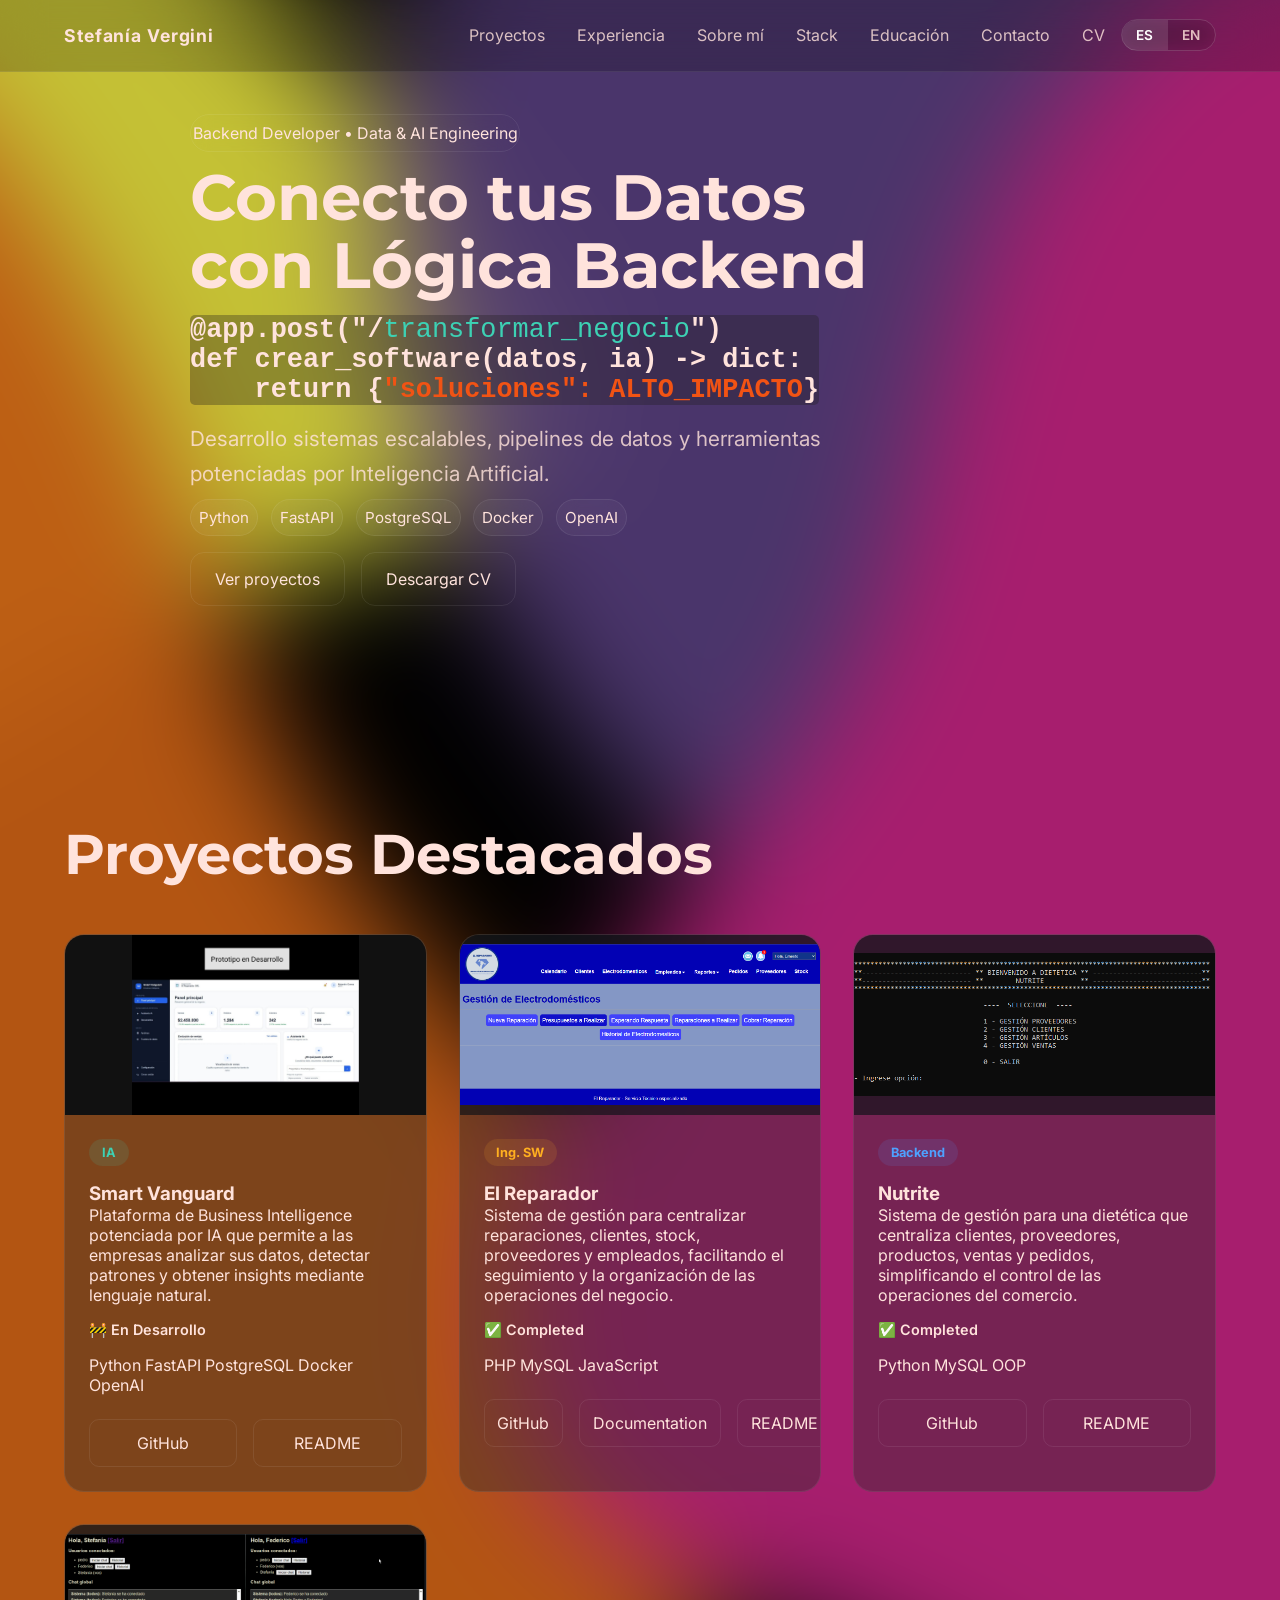
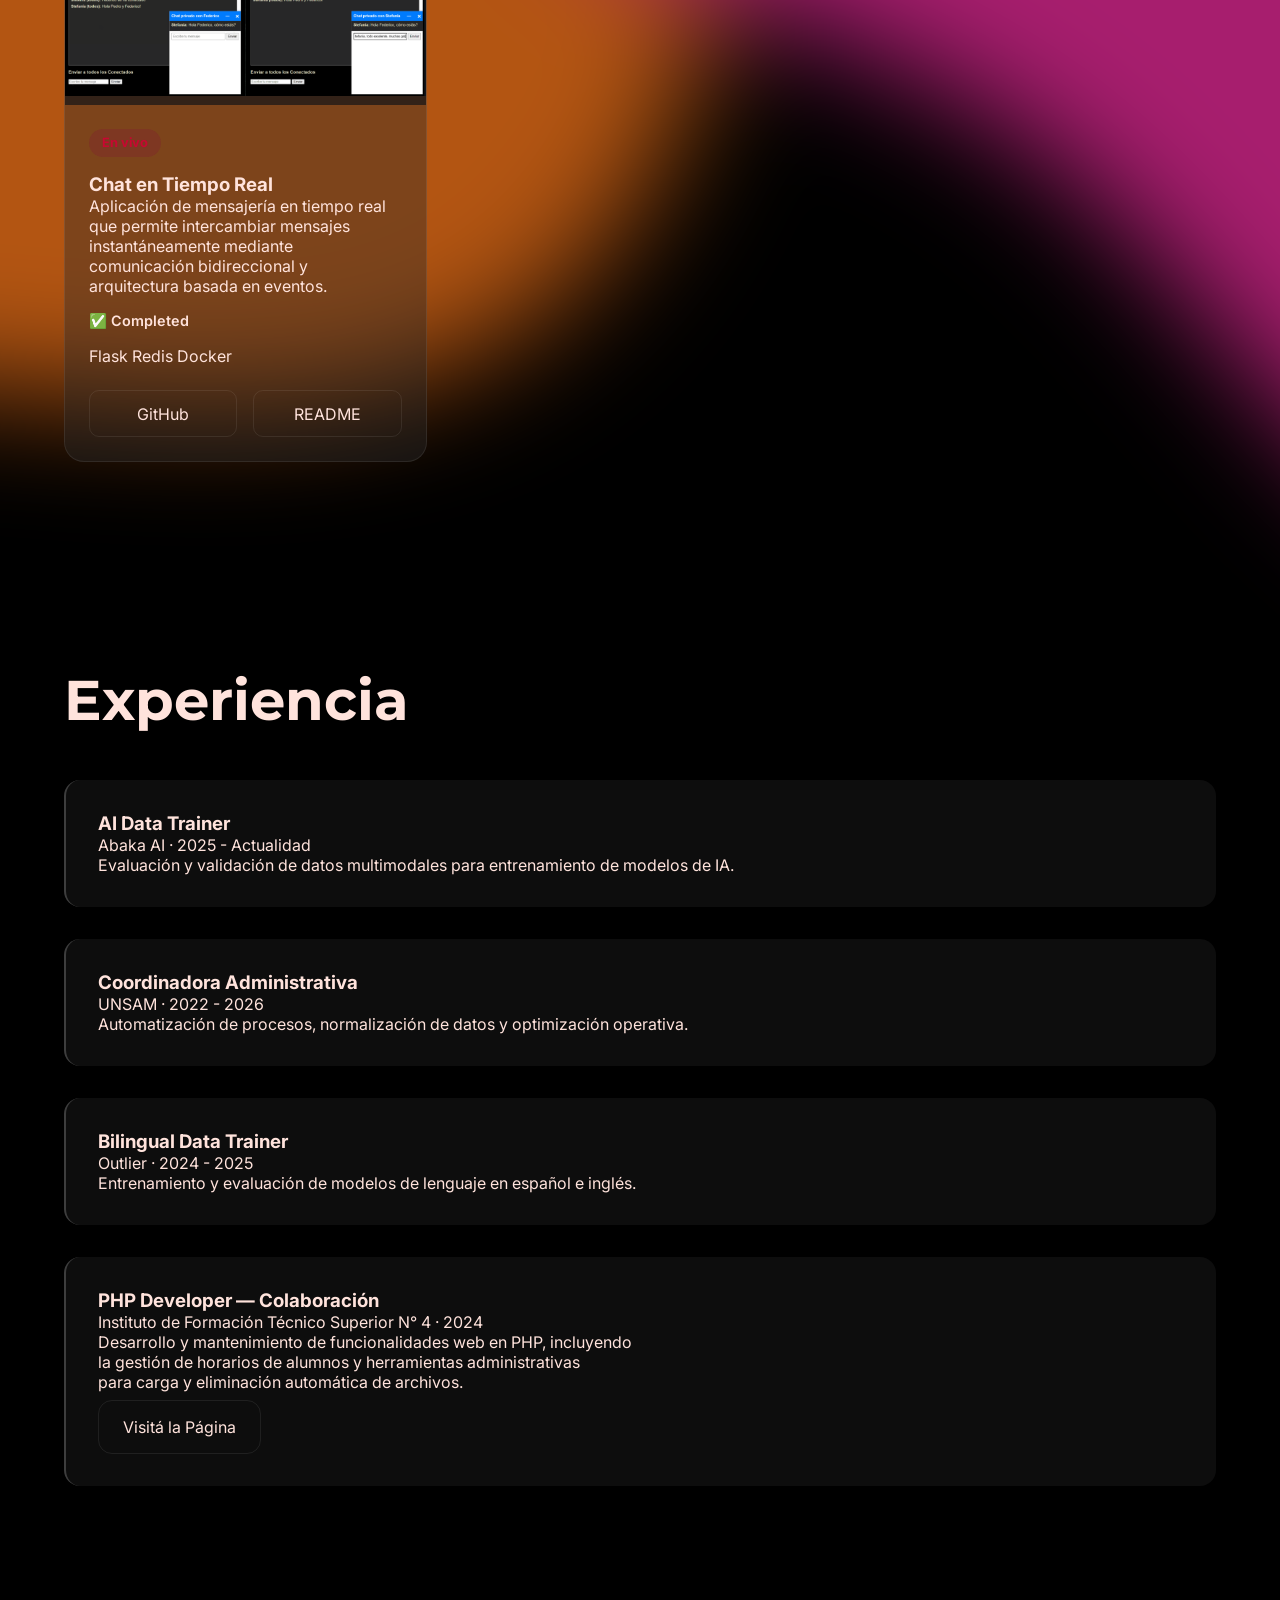
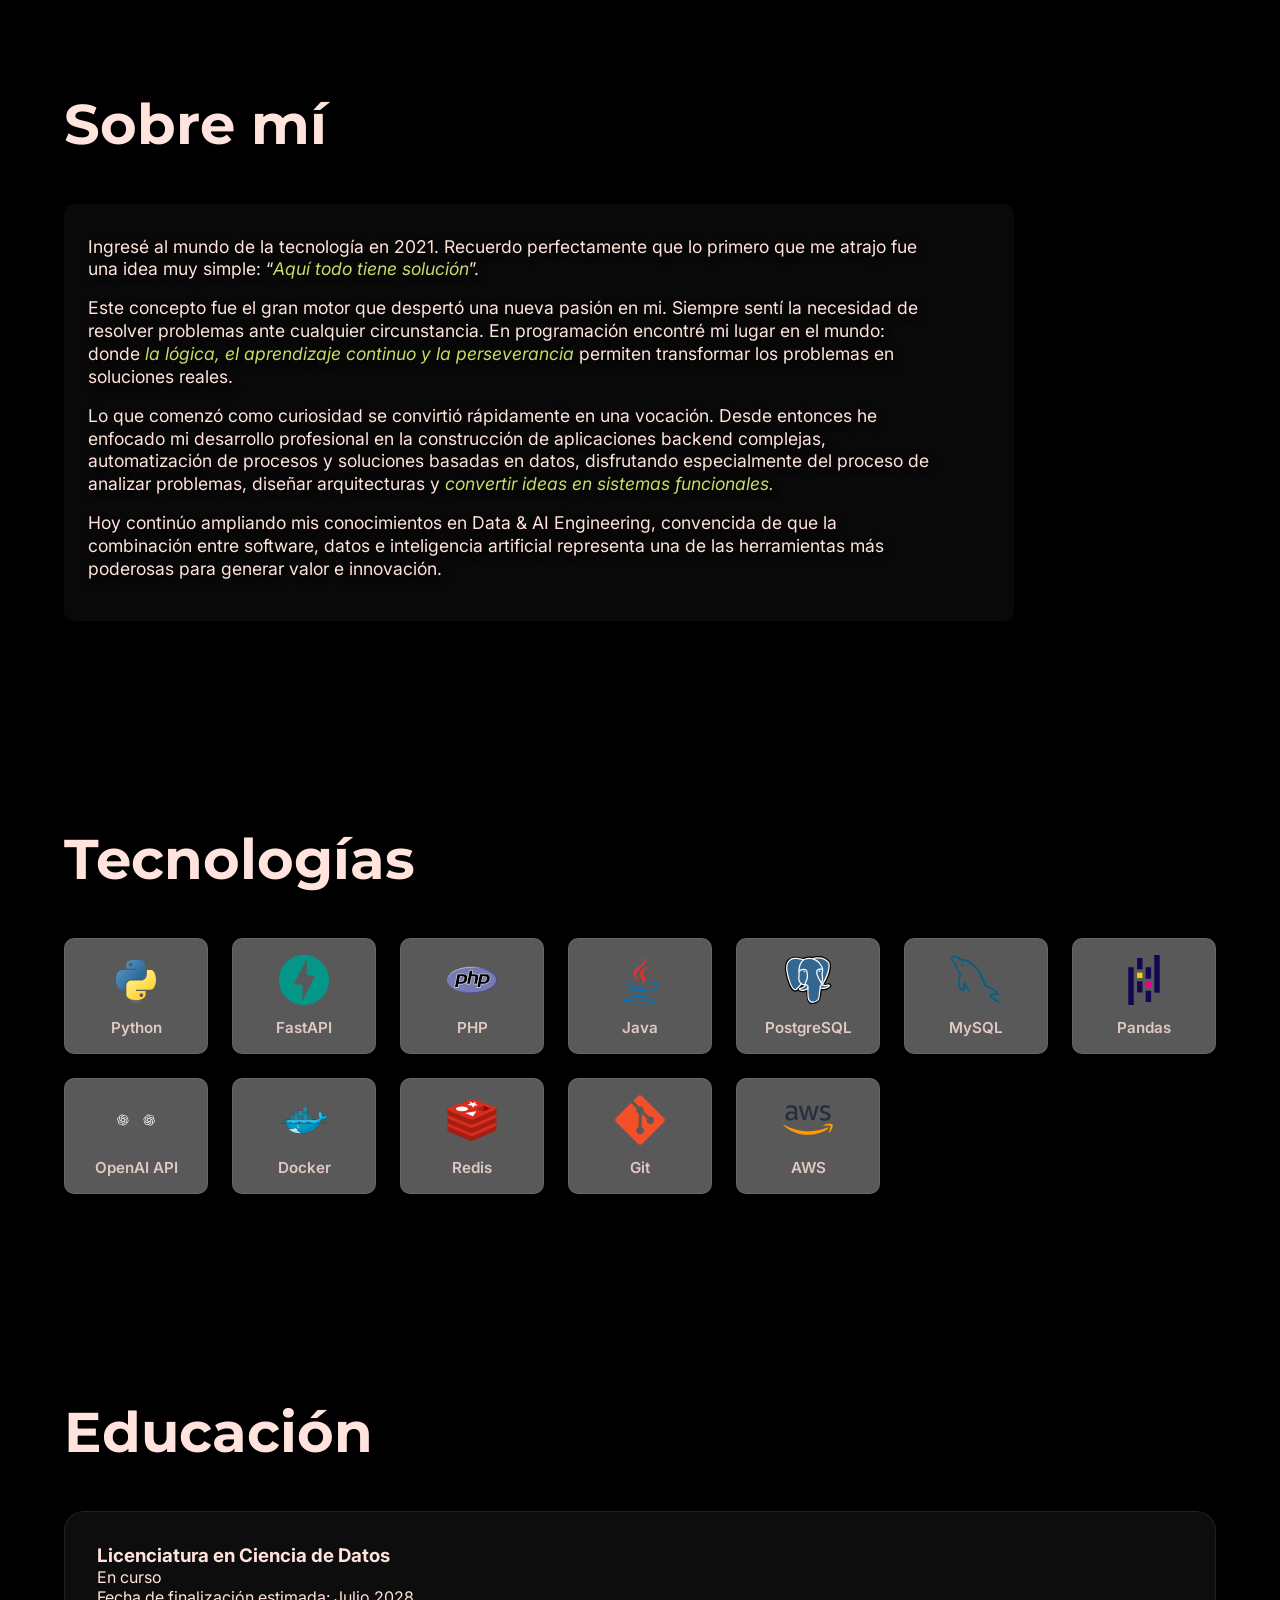
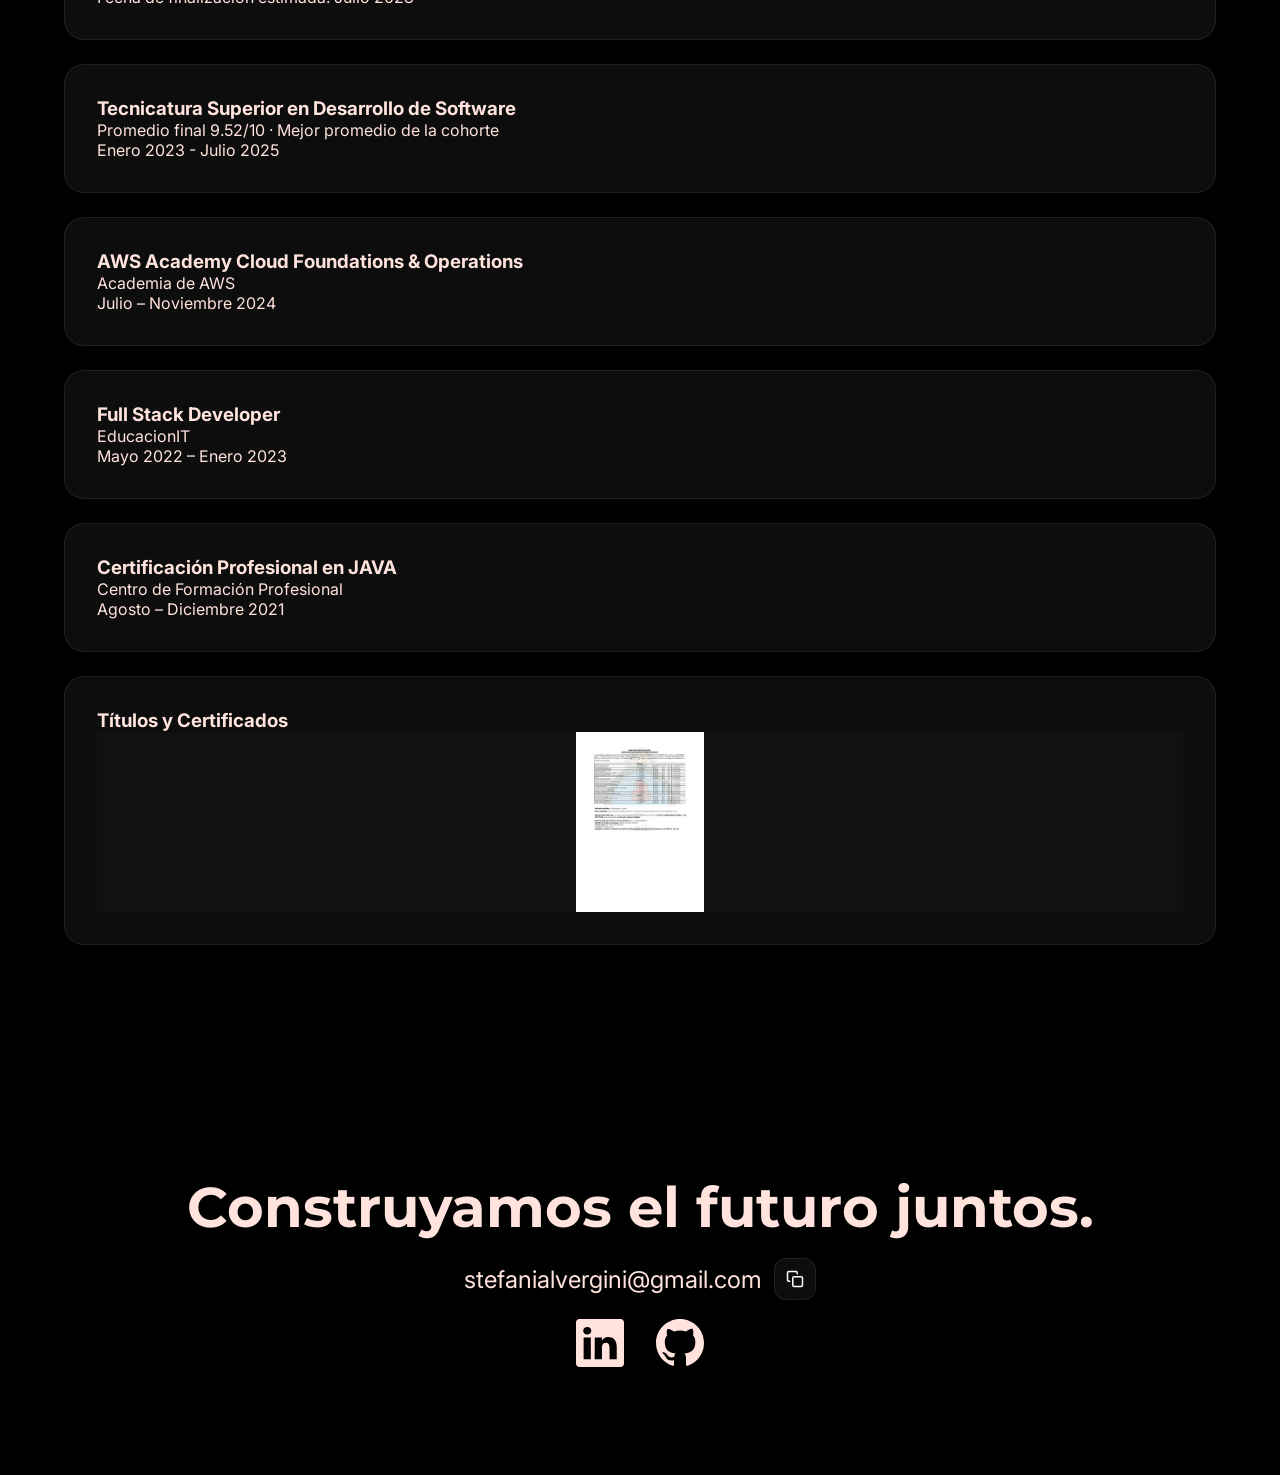
==== commit 6348f876: "last changes" ====
--- a/index.html
+++ b/index.html
@@ -533,7 +533,6 @@
                     <p>FastAPI</p>
                 </span>
 
-                <span class="skill"><img src="iconos/flask.svg" alt="flask"><p>Flask</p></span>
                 <span class="skill"><img src="iconos/php.svg" alt="PHP"><p>PHP</p></span>
                 <span class="skill"><img src="iconos/java-original.svg" alt="JAVA"><p>Java</p></span>
 
--- a/css/index.css
+++ b/css/index.css
@@ -461,7 +461,7 @@
 
     display:grid;
 
-    grid-template-columns:repeat(auto-fit,minmax(430px,1fr));
+    grid-template-columns:repeat(auto-fit,minmax(350px,1fr));
 
     gap:2rem;
 
@@ -1038,10 +1038,10 @@
 
   }
 
-  @media(max-width:860px){
+  @media(max-width:750px){
     .circulos .circulo{
-      width: 38%;
-      height: 38%;
+      width: 40%;
+      height: 40%;
     }
     .menu-btn{
 
@@ -1076,4 +1076,22 @@
 
         right:20px;
     }
+      .hero-content {
+        width: 100%;
+        max-width: 100%;
+    }
+
+    .hero-content pre {
+        width: 100%;
+        max-width: 100%;
+        overflow-x: auto;
+    }
+
+    .hero-content code {
+        font-size: .85rem;
+    }
+
+    .projects-grid {
+        grid-template-columns: 1fr;
+    }
   }
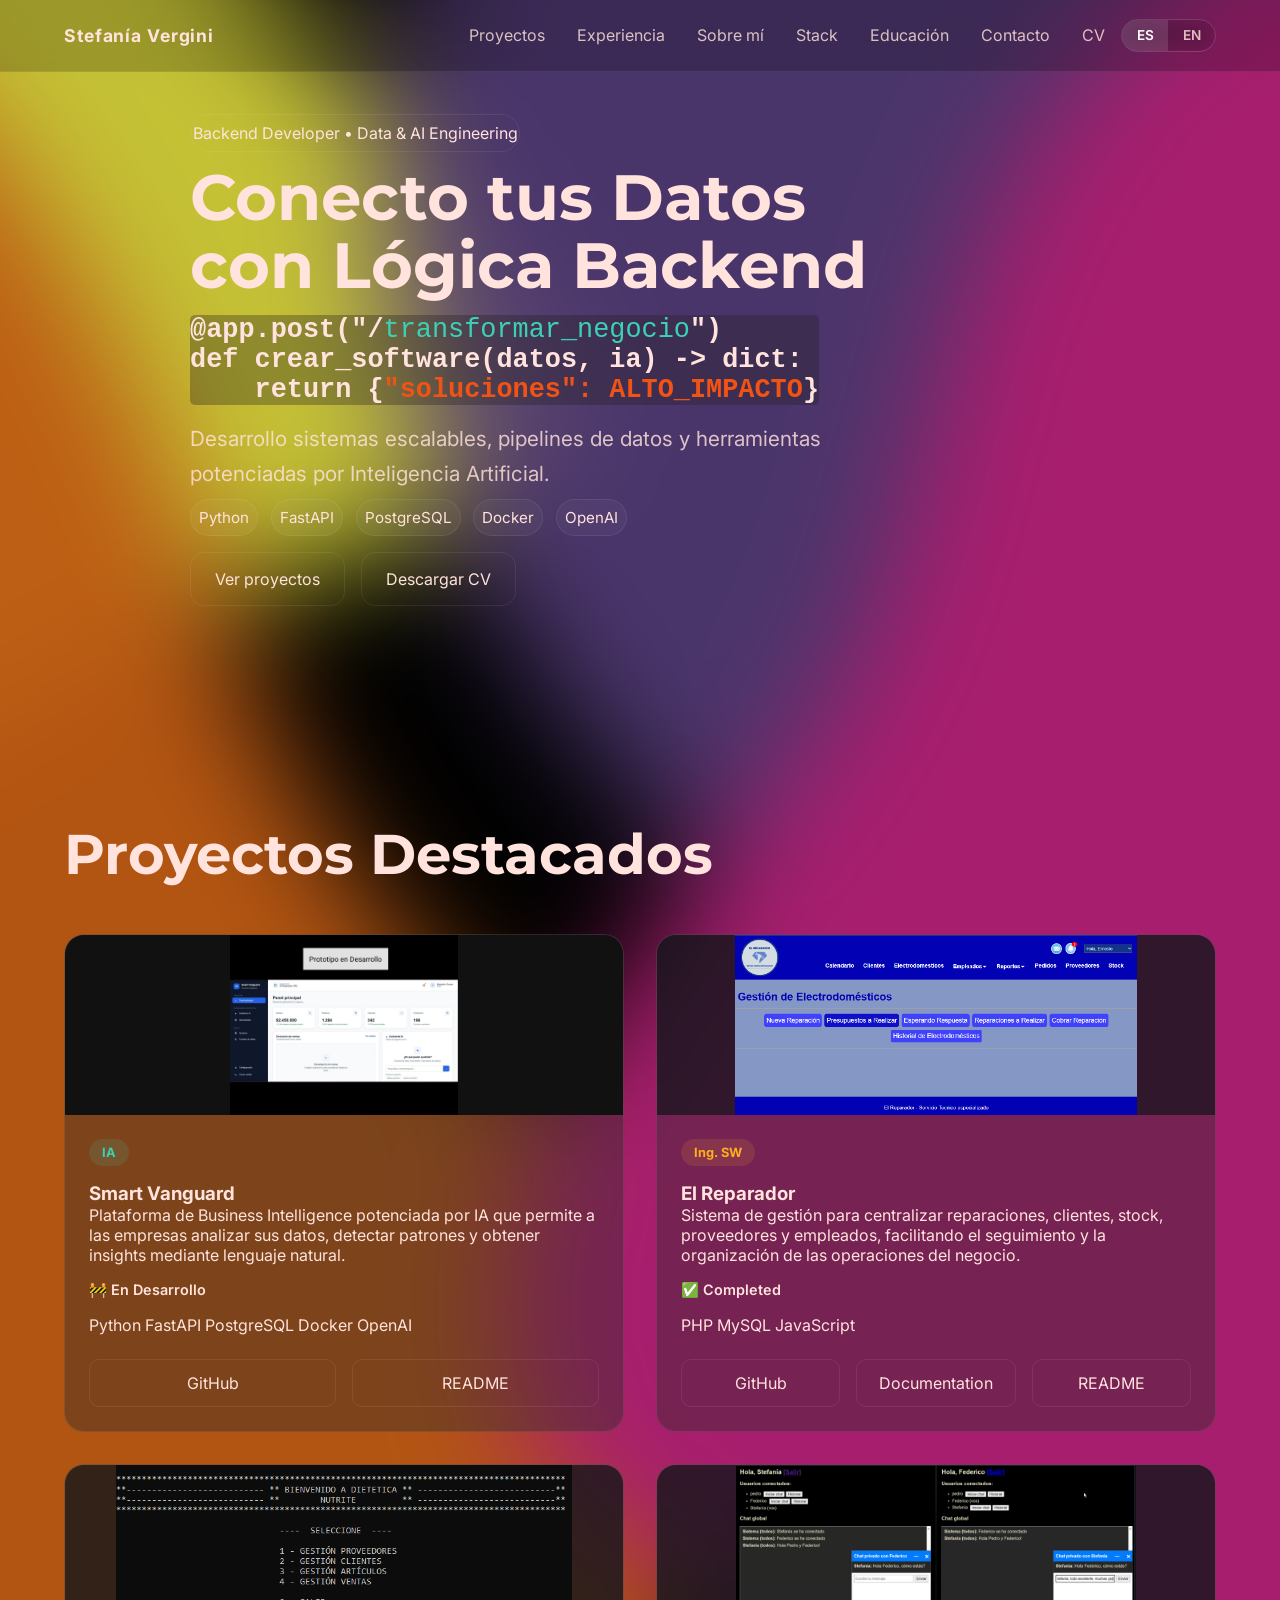
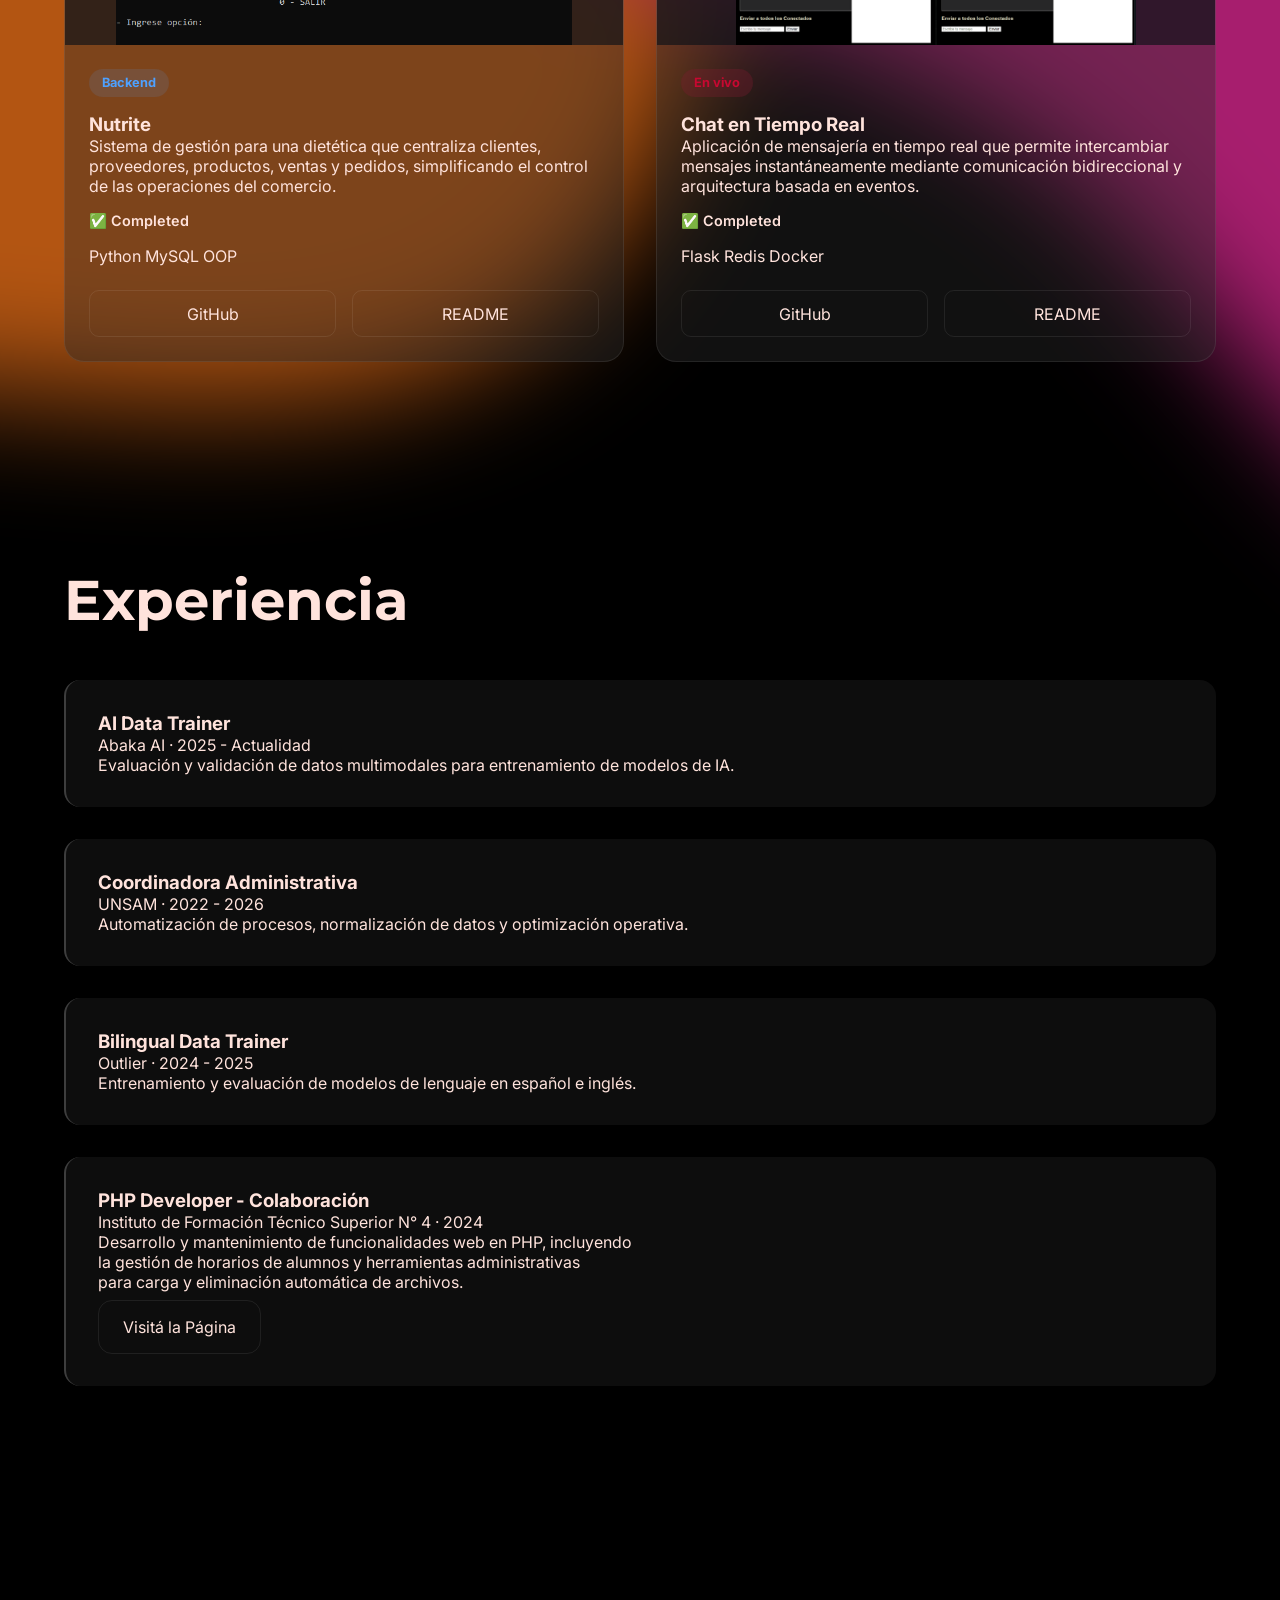
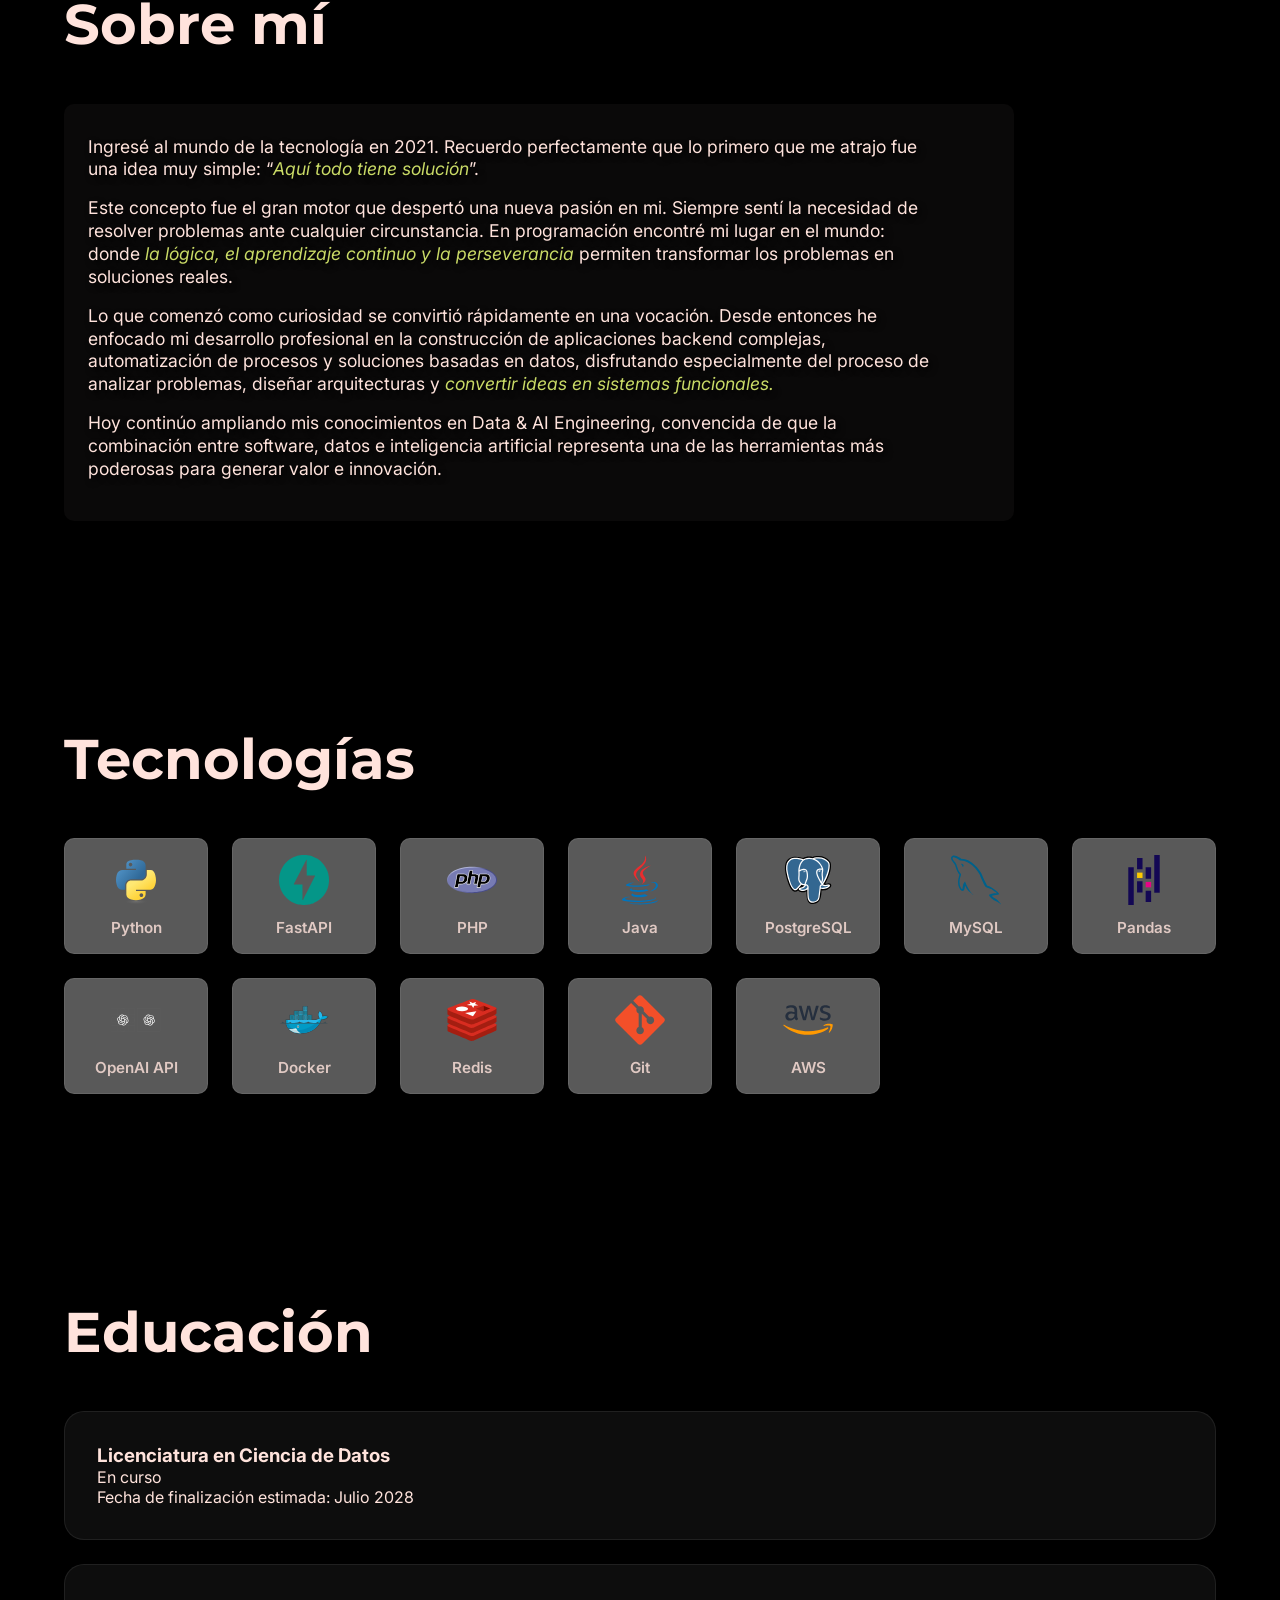
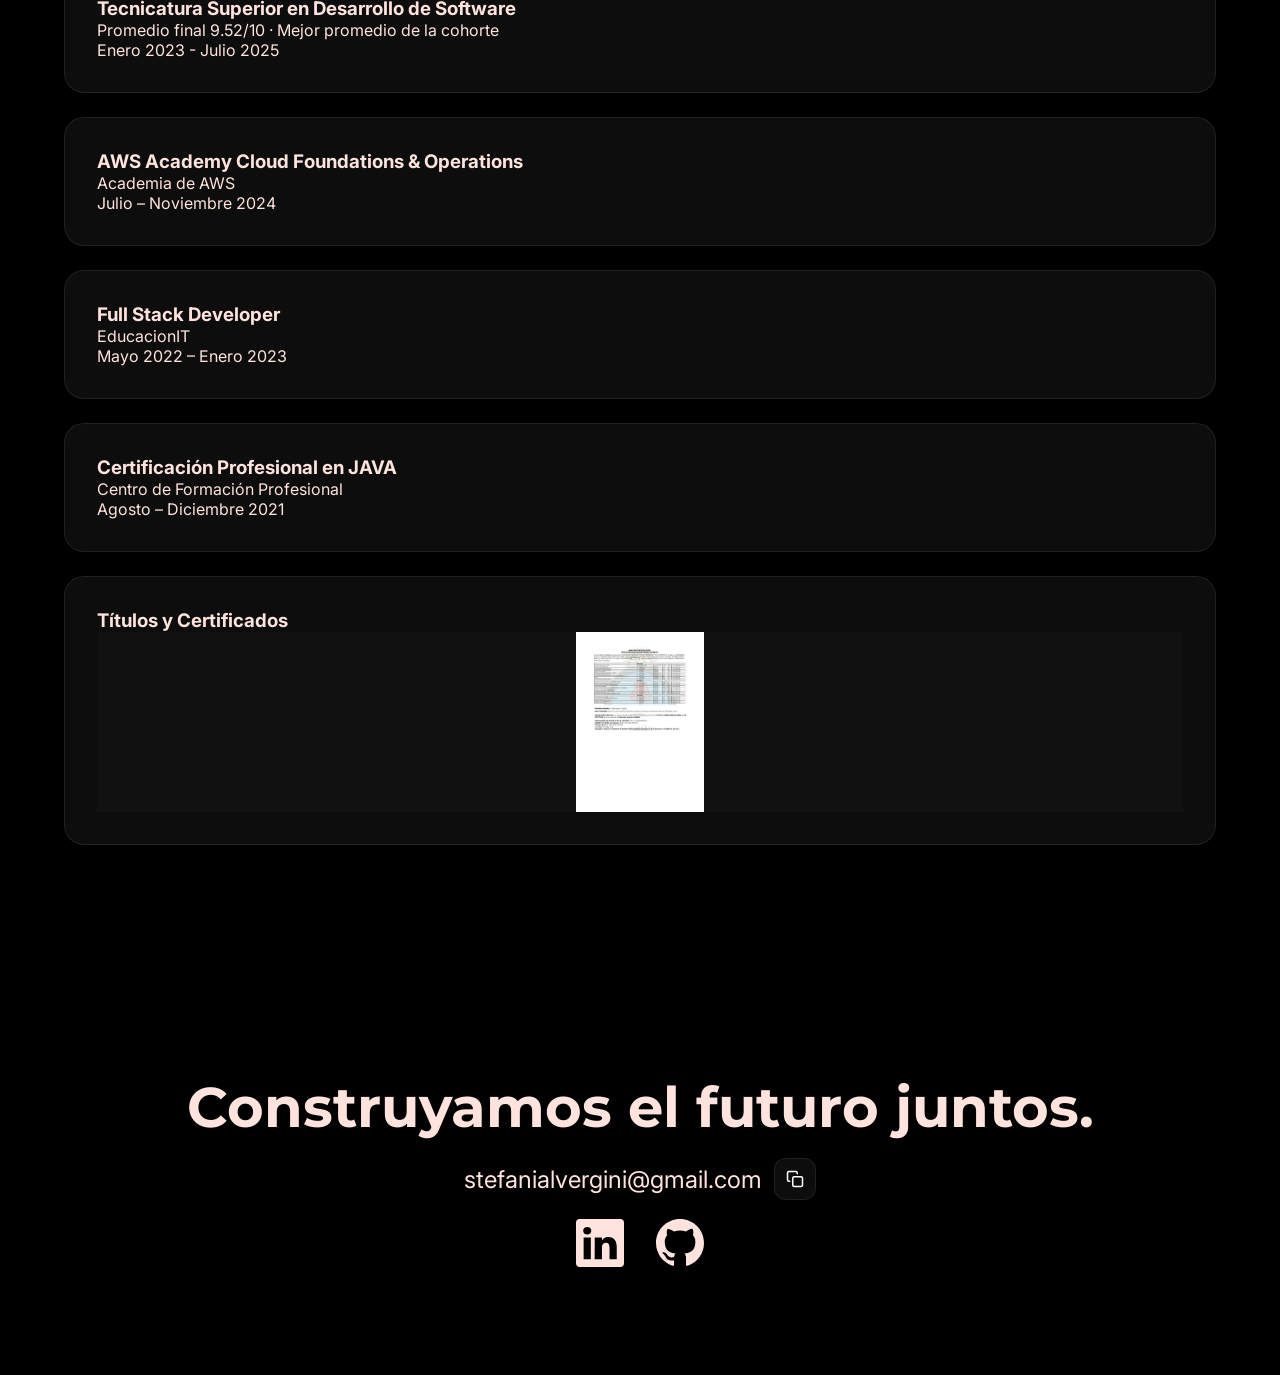
==== commit c23c3f91: "timeline-item-modified" ====
--- a/index.html
+++ b/index.html
@@ -453,7 +453,7 @@
                 <div class="timeline-item">
 
                     <h3>
-                        PHP Developer — Colaboración
+                        PHP Developer - Colaboración
                     </h3>
 
                     <span>
--- a/css/index.css
+++ b/css/index.css
@@ -461,7 +461,7 @@
 
     display:grid;
 
-    grid-template-columns:repeat(auto-fit,minmax(350px,1fr));
+    grid-template-columns:repeat(auto-fit,minmax(430px,1fr));
 
     gap:2rem;
 
@@ -1092,6 +1092,6 @@
     }
 
     .projects-grid {
-        grid-template-columns: 1fr;
+        grid-template-columns:repeat(auto-fit,minmax(min(430px, 100%),1fr));
     }
   }
